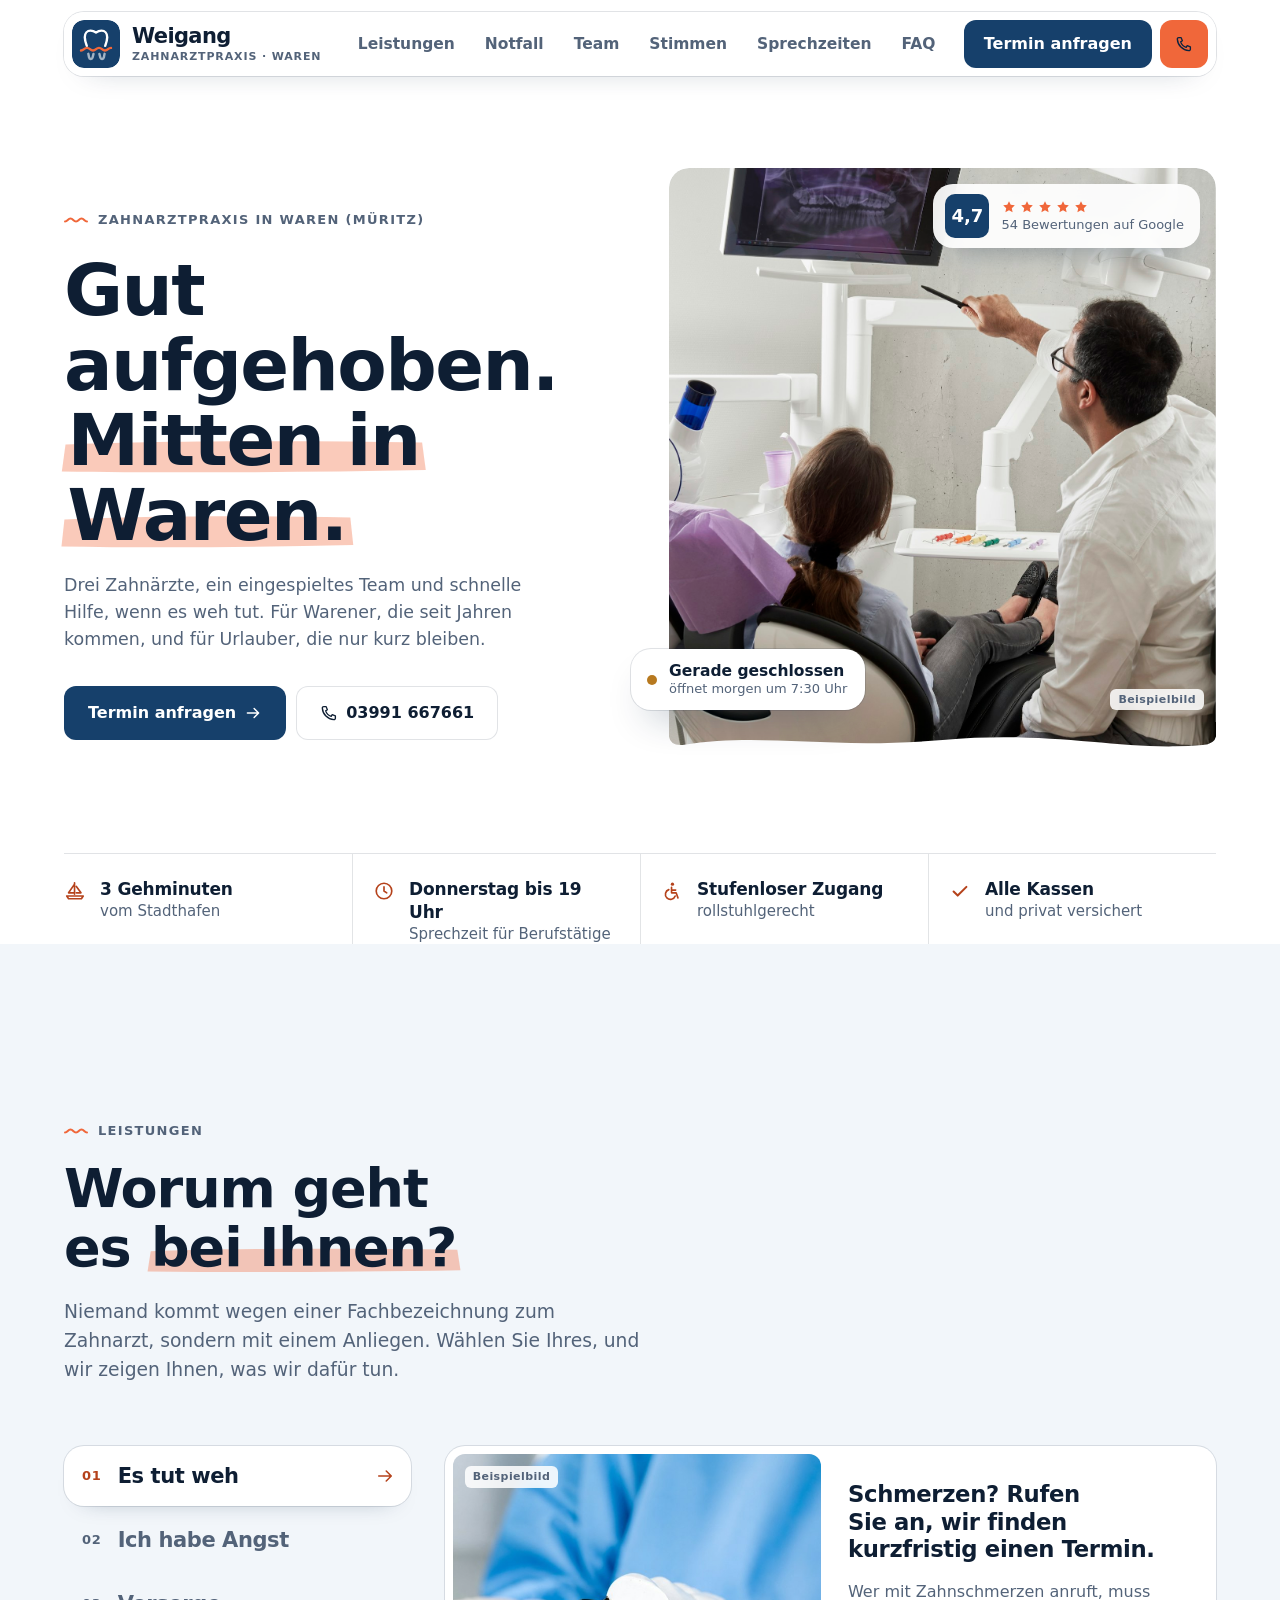
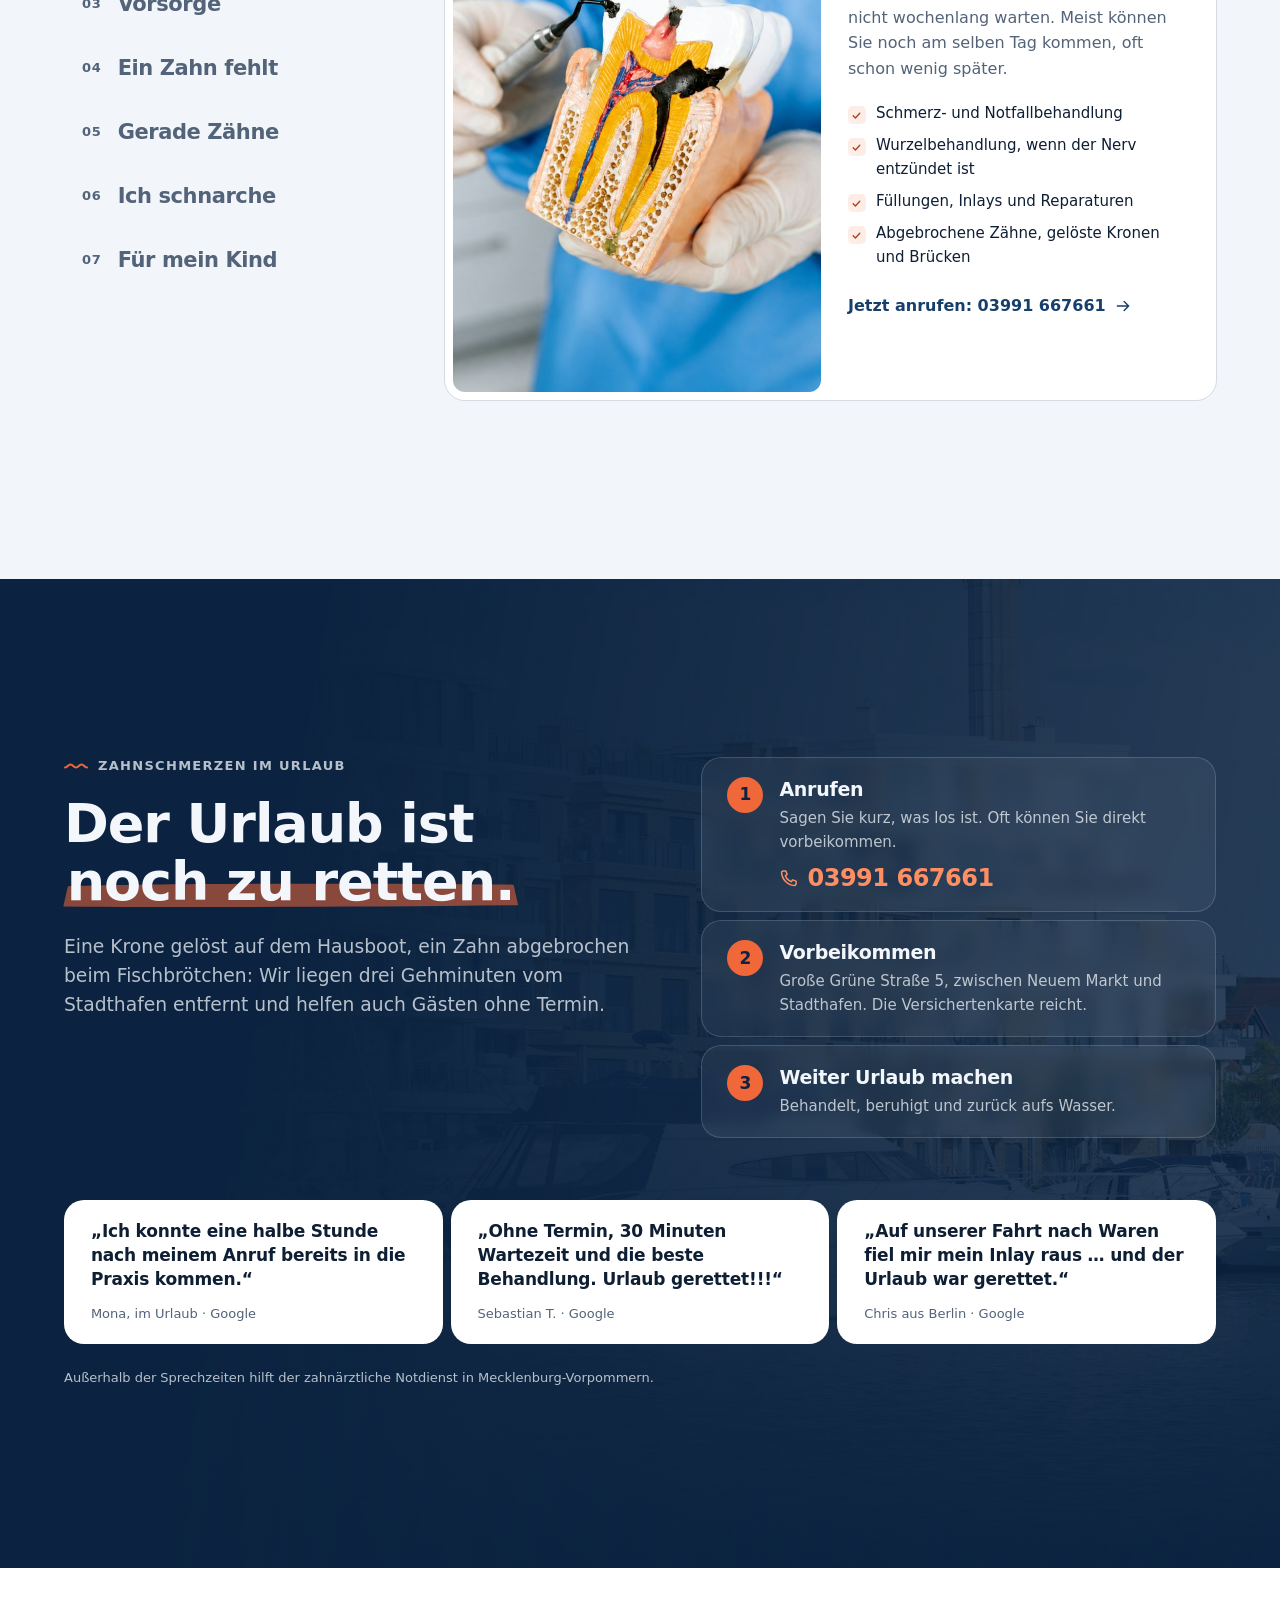
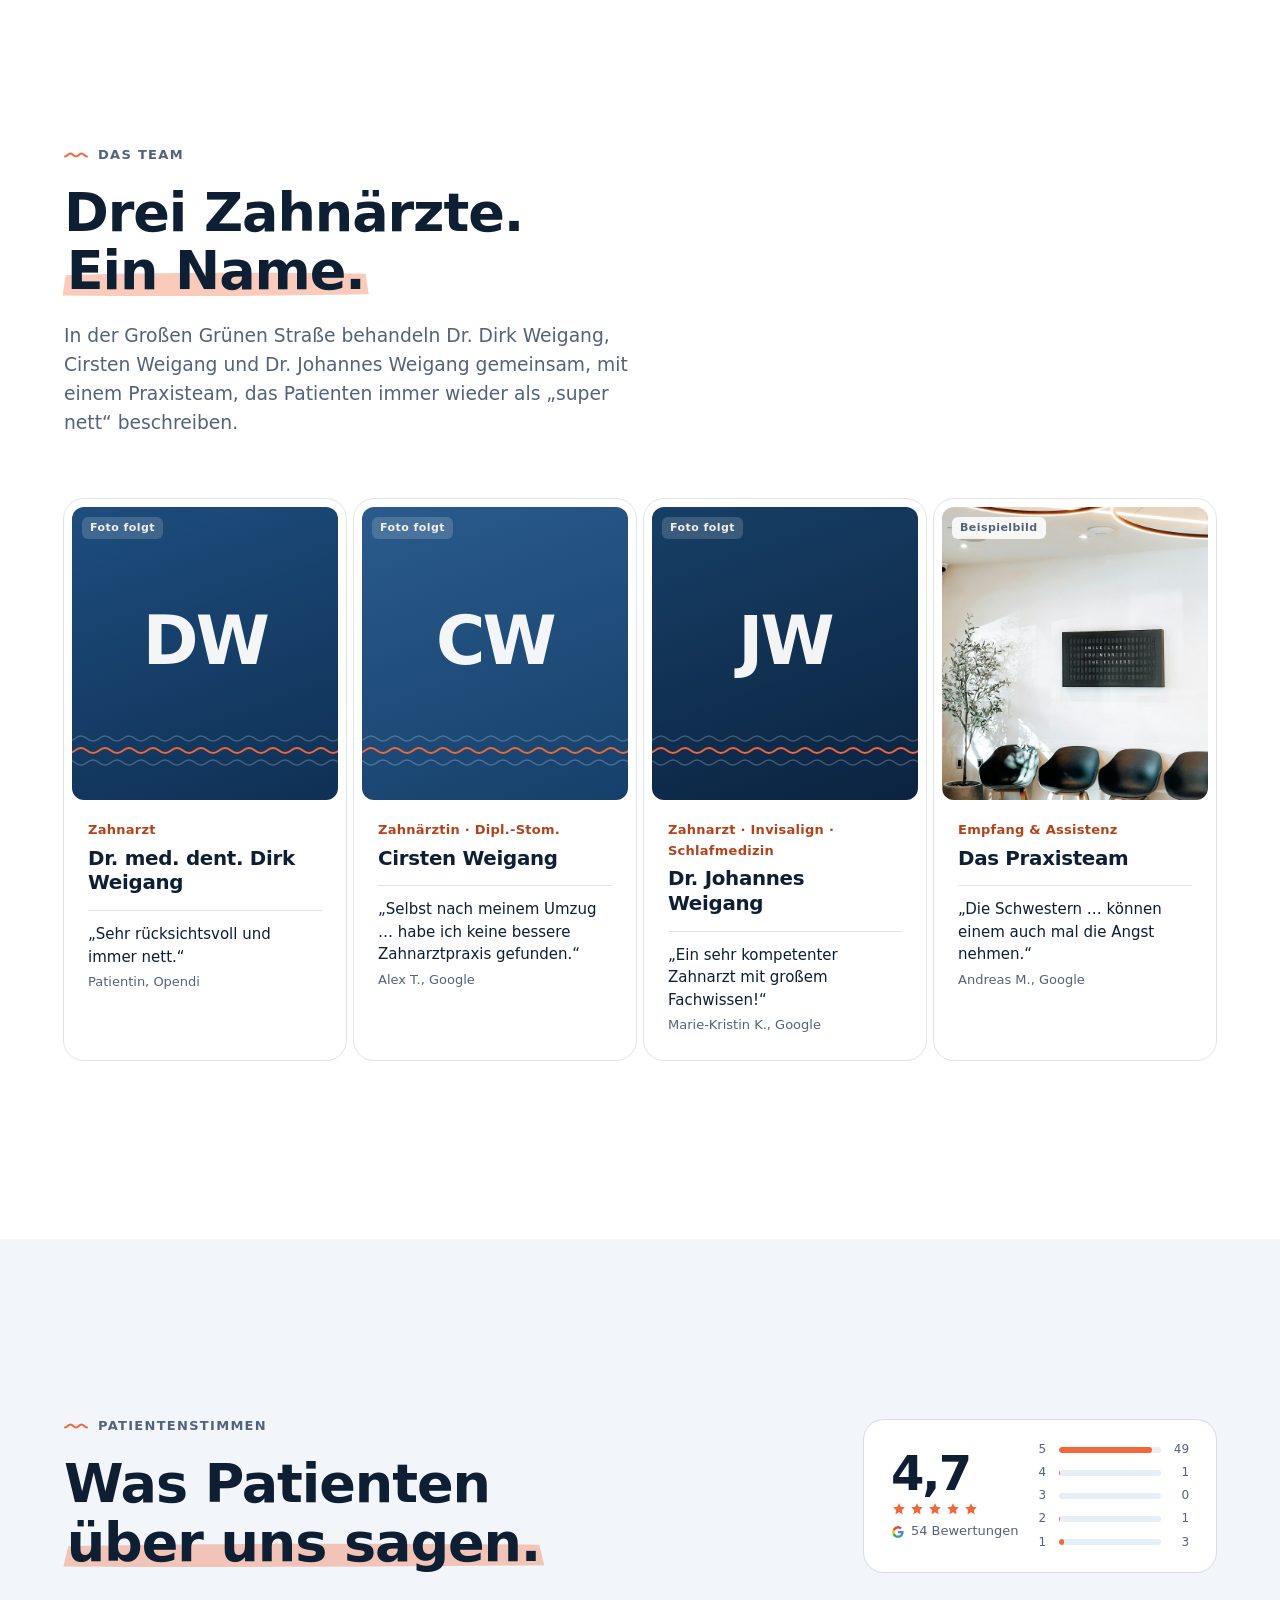
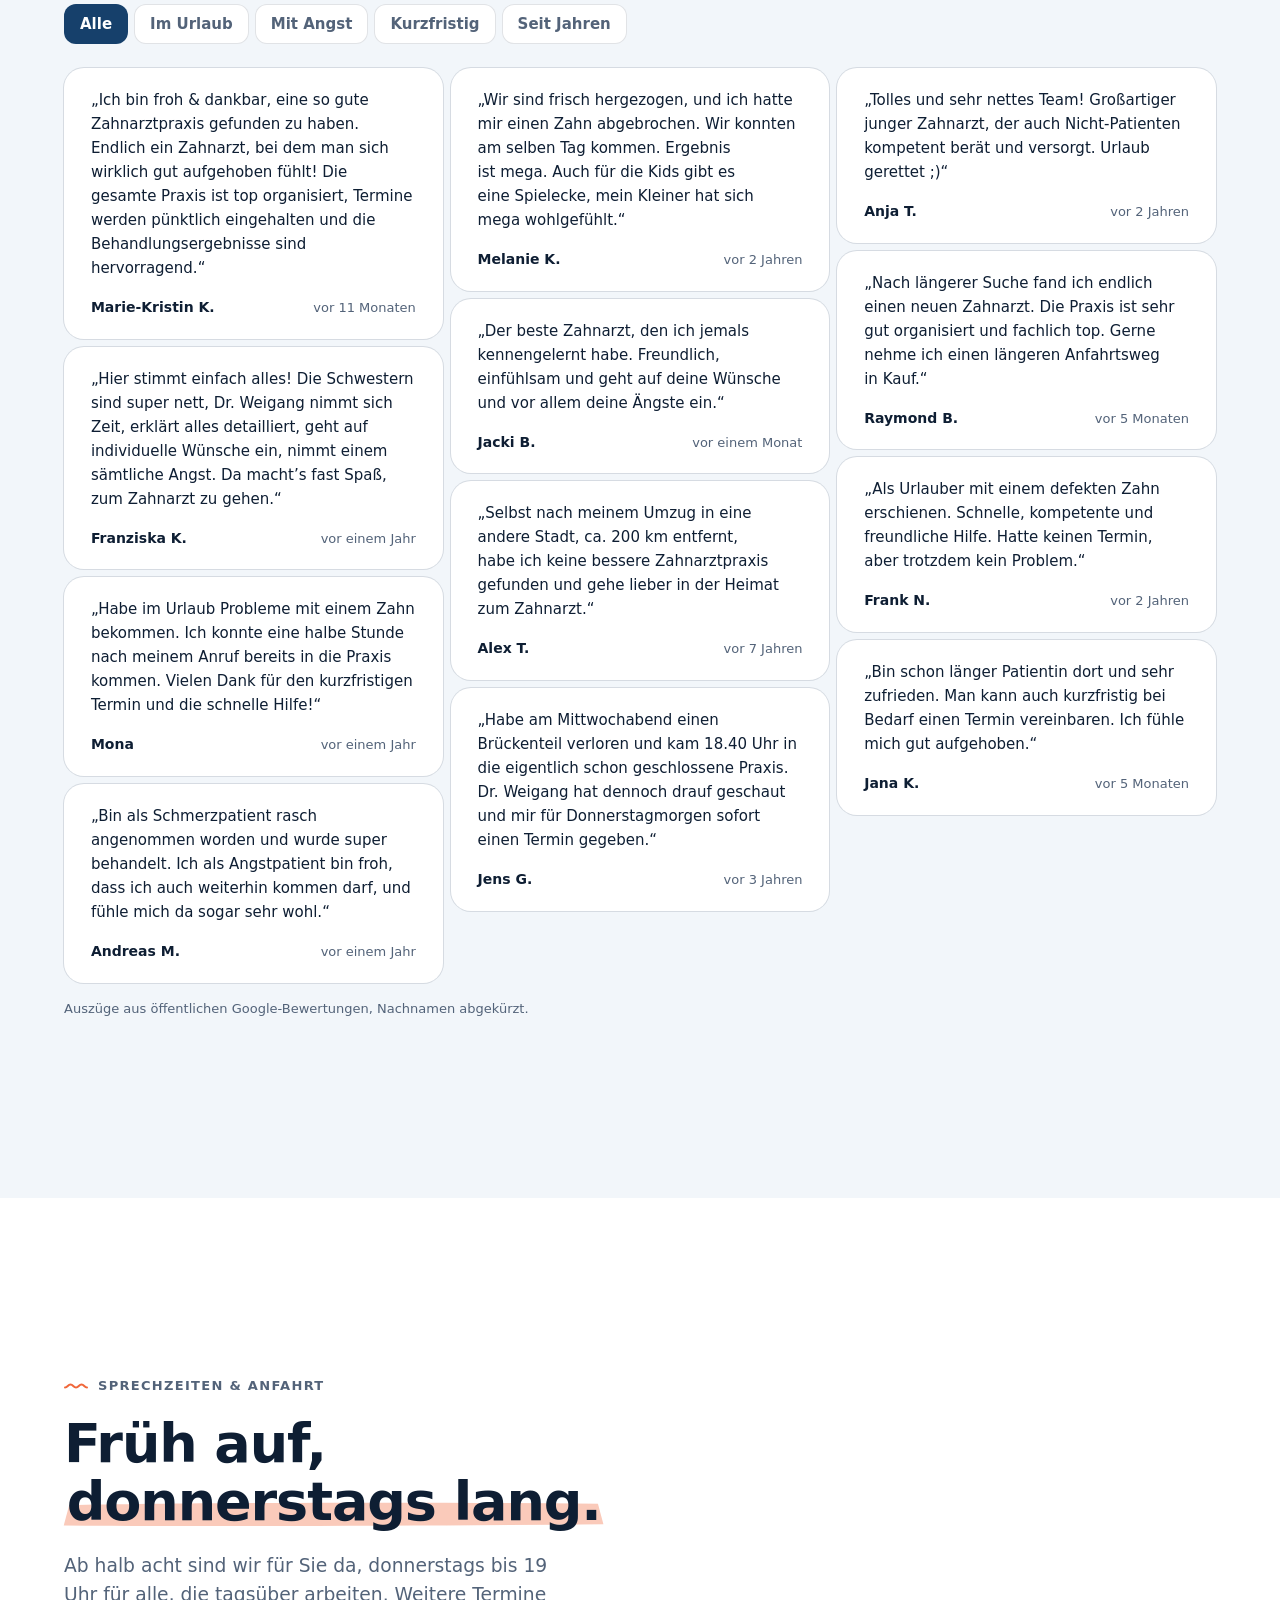
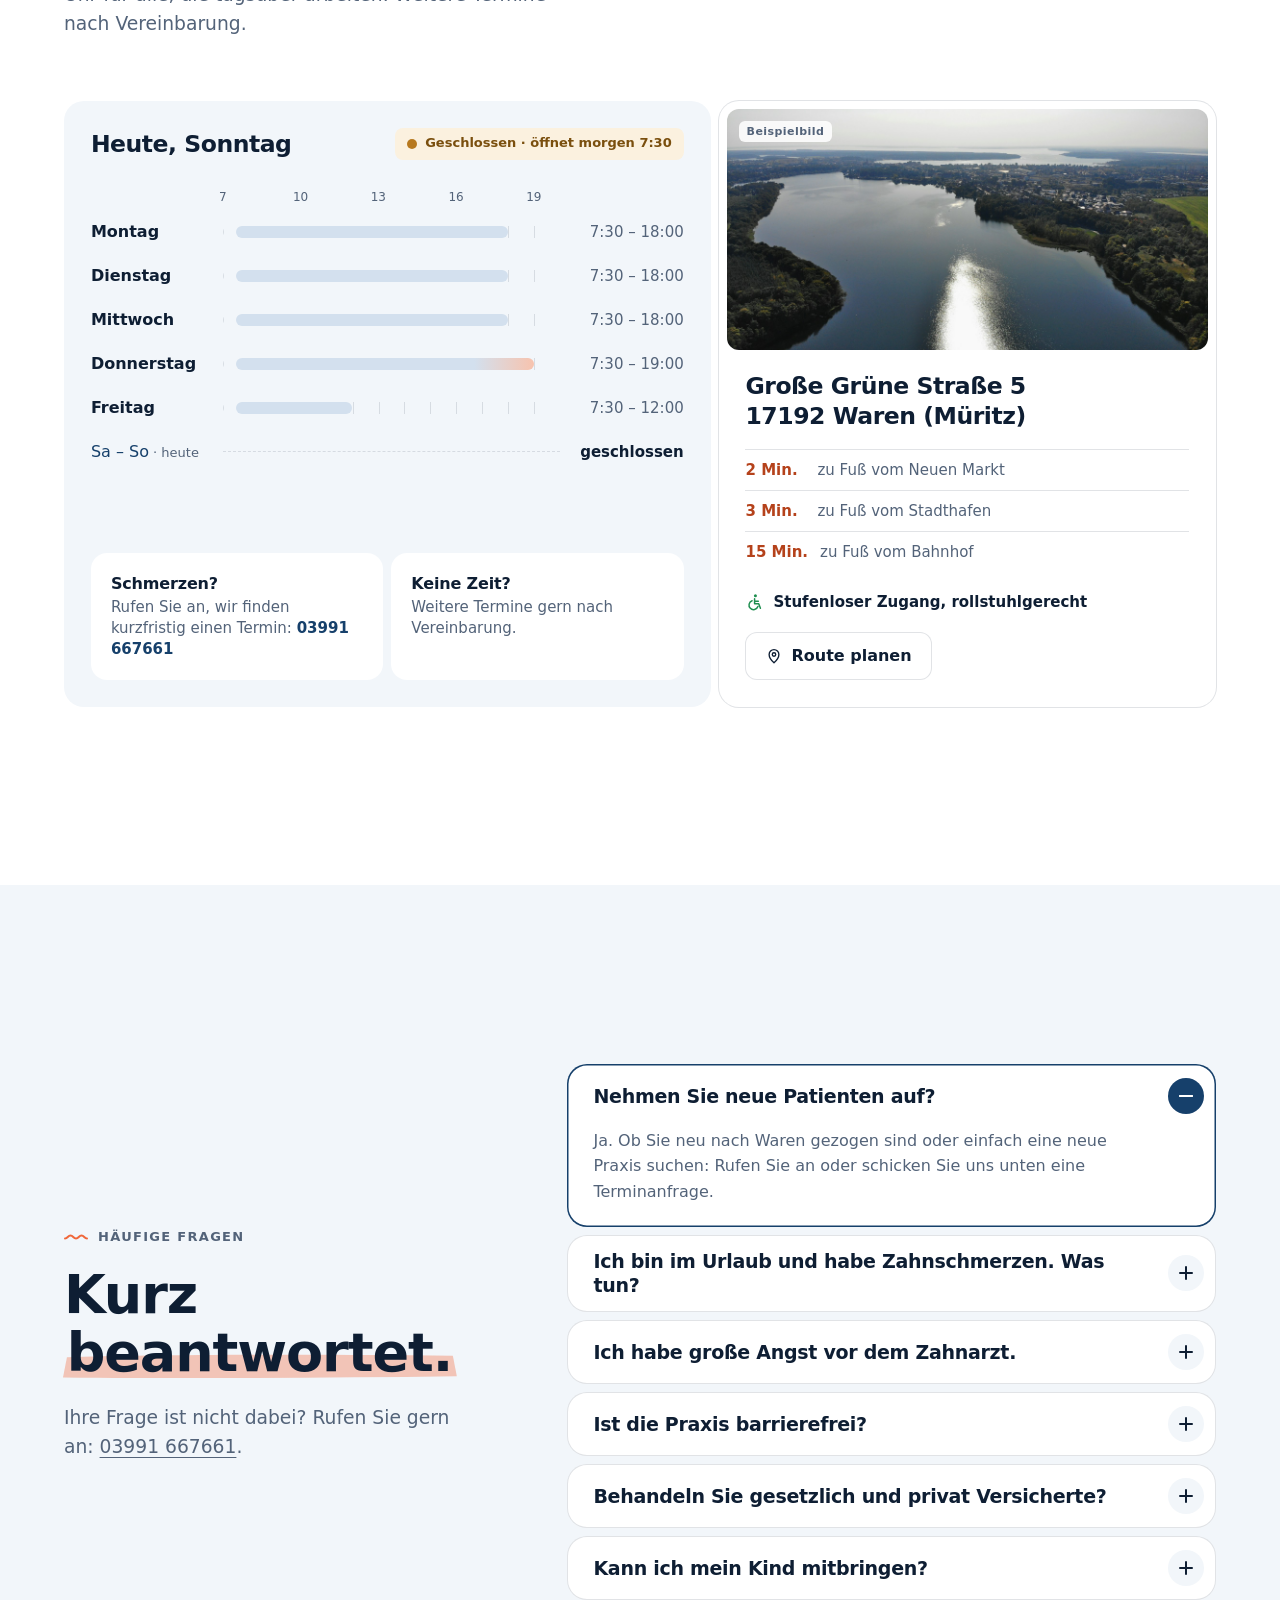
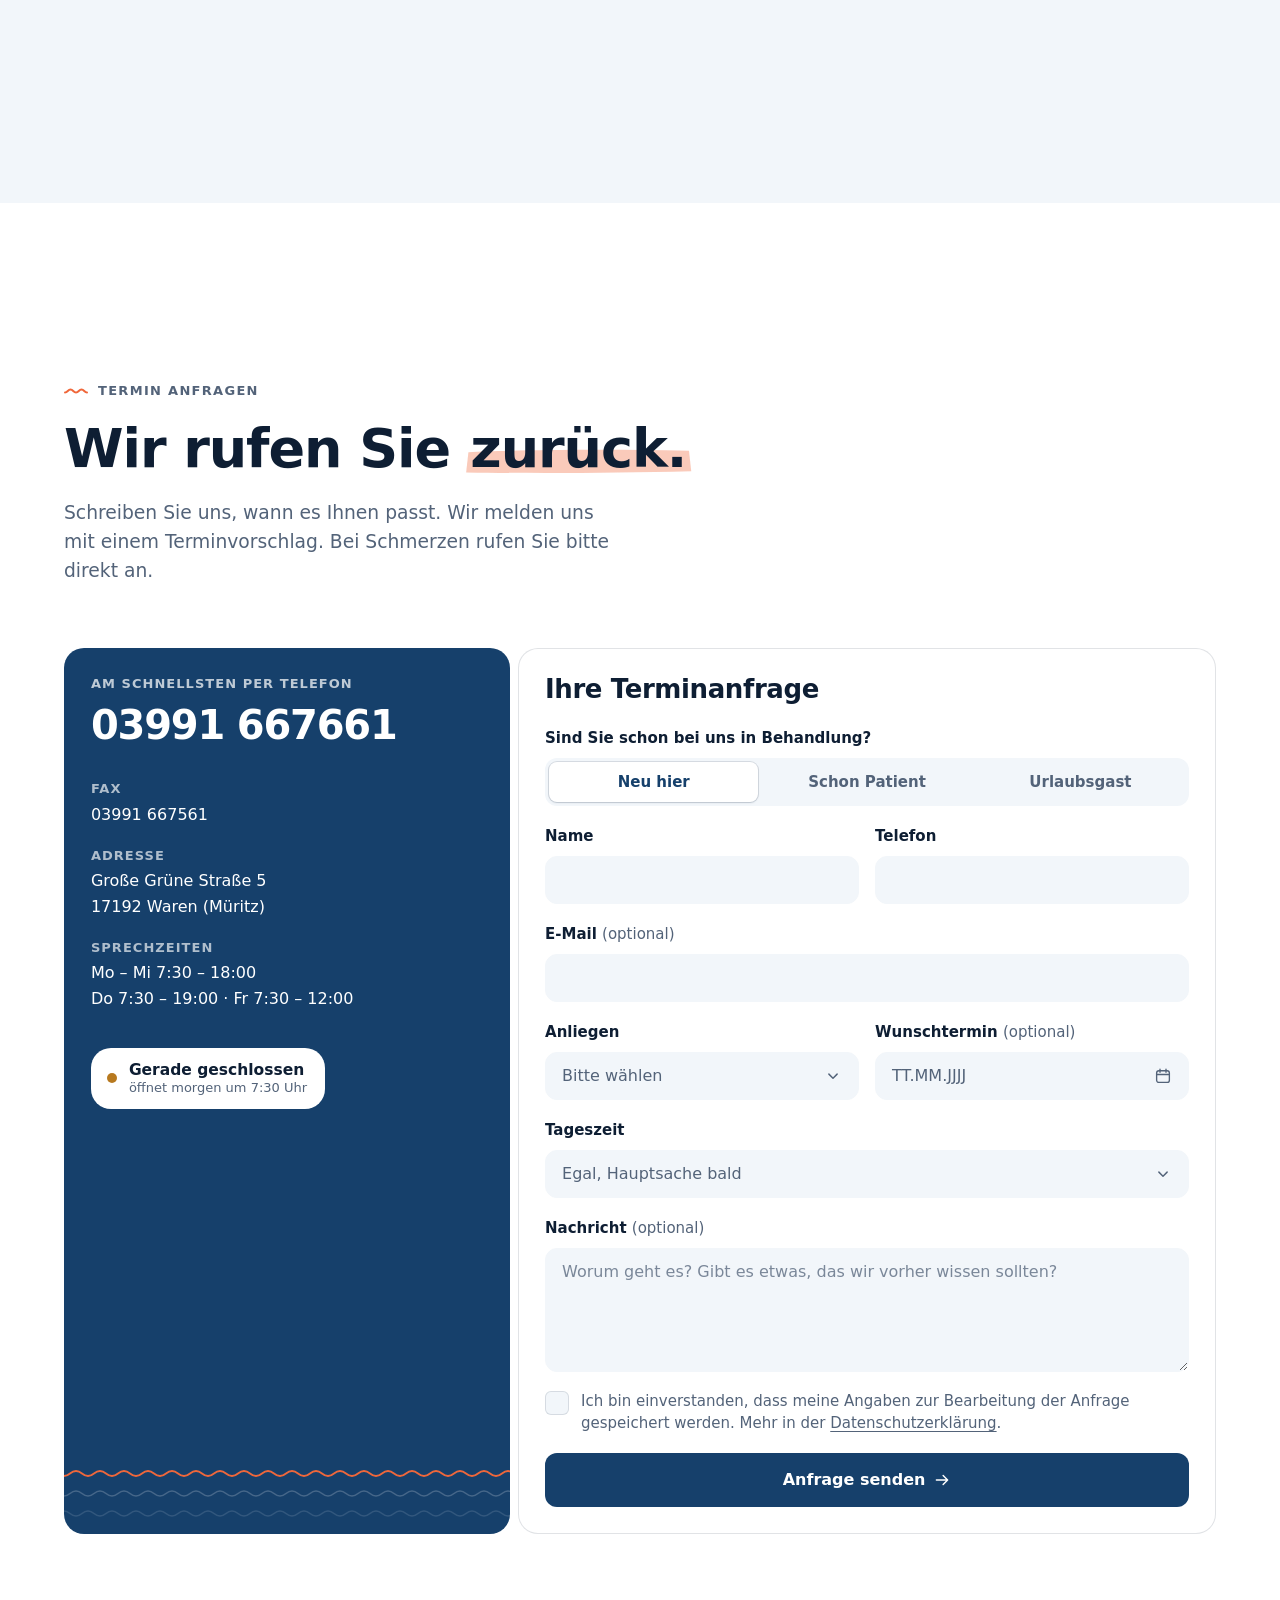
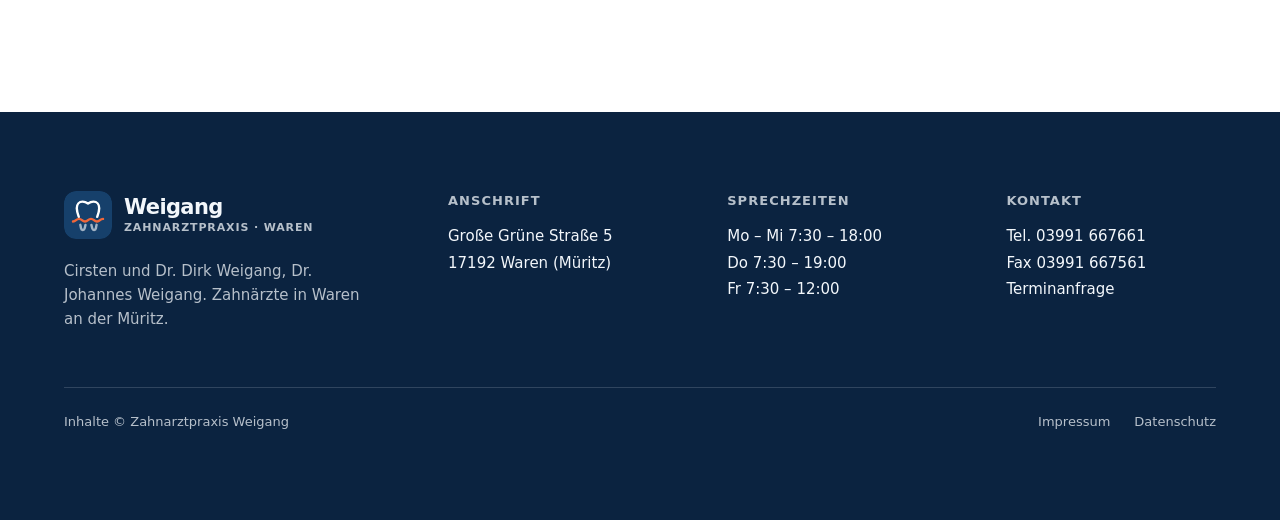
==== index.html @ 567f770f "Designentwurf Zahnarztpraxis Weigang, Waren (Müritz)" ====
<!doctype html>
<html lang="de" class="no-js">
<head>
  <meta charset="utf-8">
  <meta name="viewport" content="width=device-width, initial-scale=1, viewport-fit=cover">
  <title>Zahnarztpraxis Weigang · Zahnarzt in Waren (Müritz)</title>
  <meta name="description" content="Zahnarztpraxis Cirsten und Dr. Dirk Weigang mit Dr. Johannes Weigang, Große Grüne Straße 5, Waren (Müritz). Kurzfristige Hilfe bei Zahnschmerzen, auch für Urlauber. Mo–Mi 7:30–18, Do bis 19, Fr bis 12 Uhr.">
  <meta name="robots" content="noindex, nofollow">
  <meta name="theme-color" content="#16406B">
  <link rel="icon" href="assets/mark.svg" type="image/svg+xml">
  <link rel="preload" href="fonts/bricolage-latin.woff2" as="font" type="font/woff2" crossorigin>
  <link rel="preload" href="fonts/figtree-latin.woff2" as="font" type="font/woff2" crossorigin>
  <link rel="stylesheet" href="css/styles.css?v=1">
  <script>(function () { var c = 'js'; try { if (sessionStorage.getItem('wg-pl')) c += ' pl-skip'; else sessionStorage.setItem('wg-pl', '1'); } catch (e) {} if (window.matchMedia && matchMedia('(prefers-reduced-motion: reduce)').matches) c += ' pl-skip'; document.documentElement.className = c; })();</script>
</head>
<body>
  <a class="skip-link" href="#main">Zum Inhalt springen</a>

  <!-- icon sprite -->
  <svg width="0" height="0" style="position:absolute" aria-hidden="true">
    <defs>
      <symbol id="i-phone" viewBox="0 0 24 24"><path d="M5 3.5h3.2l1.6 4.2-2.2 1.4a11 11 0 0 0 7.3 7.3l1.4-2.2 4.2 1.6V19a1.9 1.9 0 0 1-2 1.9A16.5 16.5 0 0 1 3.1 5.5 1.9 1.9 0 0 1 5 3.5Z" fill="none" stroke="currentColor" stroke-width="1.8" stroke-linejoin="round"/></symbol>
      <symbol id="i-arrow" viewBox="0 0 24 24"><path d="M4.5 12h14.5m-5.5-6 6 6-6 6" fill="none" stroke="currentColor" stroke-width="1.9" stroke-linecap="round" stroke-linejoin="round"/></symbol>
      <symbol id="i-chev" viewBox="0 0 24 24"><path d="m6.5 9.5 5.5 5.5 5.5-5.5" fill="none" stroke="currentColor" stroke-width="1.9" stroke-linecap="round" stroke-linejoin="round"/></symbol>
      <symbol id="i-left" viewBox="0 0 24 24"><path d="m14.5 6-6 6 6 6" fill="none" stroke="currentColor" stroke-width="1.9" stroke-linecap="round" stroke-linejoin="round"/></symbol>
      <symbol id="i-right" viewBox="0 0 24 24"><path d="m9.5 6 6 6-6 6" fill="none" stroke="currentColor" stroke-width="1.9" stroke-linecap="round" stroke-linejoin="round"/></symbol>
      <symbol id="i-check" viewBox="0 0 24 24"><path d="m5 12.5 4.5 4.5L19 7.5" fill="none" stroke="currentColor" stroke-width="2.2" stroke-linecap="round" stroke-linejoin="round"/></symbol>
      <symbol id="i-cal" viewBox="0 0 24 24"><rect x="3.5" y="5" width="17" height="15.5" rx="3" fill="none" stroke="currentColor" stroke-width="1.8"/><path d="M3.5 10h17M8 3v4m8-4v4" fill="none" stroke="currentColor" stroke-width="1.8" stroke-linecap="round"/></symbol>
      <symbol id="i-pin" viewBox="0 0 24 24"><path d="M12 21s-6.5-5.6-6.5-11a6.5 6.5 0 0 1 13 0c0 5.4-6.5 11-6.5 11Z" fill="none" stroke="currentColor" stroke-width="1.8" stroke-linejoin="round"/><circle cx="12" cy="10" r="2.3" fill="none" stroke="currentColor" stroke-width="1.8"/></symbol>
      <symbol id="i-clock" viewBox="0 0 24 24"><circle cx="12" cy="12" r="8.5" fill="none" stroke="currentColor" stroke-width="1.8"/><path d="M12 7.5V12l3 2" fill="none" stroke="currentColor" stroke-width="1.8" stroke-linecap="round" stroke-linejoin="round"/></symbol>
      <symbol id="i-star" viewBox="0 0 24 24"><path d="m12 3.2 2.6 5.6 6.1.7-4.5 4.2 1.2 6-5.4-3-5.4 3 1.2-6-4.5-4.2 6.1-.7Z" fill="currentColor"/></symbol>
      <symbol id="i-access" viewBox="0 0 24 24"><circle cx="12.5" cy="4.5" r="1.8" fill="currentColor"/><path d="M11.5 8v6h5l2 5.5M11.5 11h4.5M8.5 10.5a5.5 5.5 0 1 0 7 7" fill="none" stroke="currentColor" stroke-width="1.8" stroke-linecap="round" stroke-linejoin="round"/></symbol>
      <symbol id="i-boat" viewBox="0 0 24 24"><path d="M11.5 3v12.5M11.5 4.5 5 14h6.5M13.5 7l5 7h-5" fill="none" stroke="currentColor" stroke-width="1.8" stroke-linejoin="round" stroke-linecap="round"/><path d="M3 17.5h18l-2 3H5Z" fill="none" stroke="currentColor" stroke-width="1.8" stroke-linejoin="round"/></symbol>
      <symbol id="i-fax" viewBox="0 0 24 24"><path d="M7 8V3.5h8l2 2V8M5 8h14a2 2 0 0 1 2 2v6a2 2 0 0 1-2 2h-2M7 18H5a2 2 0 0 1-2-2v-6a2 2 0 0 1 2-2m2 7h10v5.5H7Z" fill="none" stroke="currentColor" stroke-width="1.8" stroke-linejoin="round"/></symbol>
      <symbol id="i-google" viewBox="0 0 24 24"><path d="M21.6 12.2c0-.7-.1-1.4-.2-2H12v3.8h5.4a4.6 4.6 0 0 1-2 3v2.5h3.2c1.9-1.7 3-4.3 3-7.3Z" fill="#4285F4"/><path d="M12 22c2.7 0 5-.9 6.6-2.4l-3.2-2.5c-.9.6-2 1-3.4 1-2.6 0-4.8-1.8-5.6-4.1H3.1v2.6A10 10 0 0 0 12 22Z" fill="#34A853"/><path d="M6.4 14c-.2-.6-.3-1.3-.3-2s.1-1.4.3-2V7.4H3.1a10 10 0 0 0 0 9.2Z" fill="#FBBC05"/><path d="M12 5.9c1.5 0 2.8.5 3.8 1.5l2.9-2.9A10 10 0 0 0 3.1 7.4L6.4 10C7.2 7.7 9.4 5.9 12 5.9Z" fill="#EA4335"/></symbol>
    </defs>
  </svg>

  <!-- preloader: the mark draws itself once per visit -->
  <div class="preloader" aria-hidden="true">
    <svg class="preloader__mark" viewBox="0 0 48 48">
      <rect class="preloader__tile" width="48" height="48" rx="12"/>
      <g fill="none" stroke-width="2.4" stroke-linecap="round">
        <path class="pl-crown" pathLength="1" d="M24 12.4c-1.8-1.2-3.5-1.8-5.4-1.8-3.5 0-5.8 2.7-5.8 6.6 0 3.3 1 5.9 2 8.6M24 12.4c1.8-1.2 3.5-1.8 5.4-1.8 3.5 0 5.8 2.7 5.8 6.6 0 3.3-1 5.9-2 8.6" stroke="#fff"/>
        <path class="pl-roots" pathLength="1" d="M16.3 33.8c.3 1.2.5 2.4.7 3.5.4 2.2 3.1 2.3 3.6.2l.9-3.6M27.4 33.9l.9 3.6c.5 2.1 3.2 2 3.6-.2.2-1.1.4-2.3.7-3.5" stroke="#fff" stroke-opacity=".6"/>
        <path class="pl-wave" pathLength="1" d="M9 30.5c3 0 3-2.6 6-2.6s3 2.6 6 2.6 3-2.6 6-2.6 3 2.6 6 2.6 3-2.6 6-2.6" stroke="#F0673A"/>
      </g>
    </svg>
  </div>

  <!-- ============ header: one continuous strip ============ -->
  <header class="site-header">
    <div class="container">
      <nav class="navbar" aria-label="Hauptnavigation" data-open="false">
        <div class="navbar__row">
          <a class="brand" href="#top" aria-label="Zahnarztpraxis Weigang, zur Startseite">
            <img class="brand__mark" src="assets/mark.svg" width="48" height="48" alt="">
            <span class="brand__text"><span class="brand__name">Weigang</span><span class="brand__sub">Zahnarztpraxis · Waren</span></span>
          </a>
          <div class="navbar__menu" id="nav-menu">
            <div class="navbar__menu-inner">
              <ul class="navbar__links">
                <li><a class="navbar__link" href="#leistungen">Leistungen<svg class="navbar__arrow" aria-hidden="true"><use href="#i-arrow"/></svg></a></li>
                <li><a class="navbar__link" href="#notfall">Notfall<svg class="navbar__arrow" aria-hidden="true"><use href="#i-arrow"/></svg></a></li>
                <li><a class="navbar__link" href="#team">Team<svg class="navbar__arrow" aria-hidden="true"><use href="#i-arrow"/></svg></a></li>
                <li><a class="navbar__link" href="#stimmen">Stimmen<svg class="navbar__arrow" aria-hidden="true"><use href="#i-arrow"/></svg></a></li>
                <li><a class="navbar__link" href="#zeiten">Sprechzeiten<svg class="navbar__arrow" aria-hidden="true"><use href="#i-arrow"/></svg></a></li>
                <li><a class="navbar__link" href="#faq">FAQ<svg class="navbar__arrow" aria-hidden="true"><use href="#i-arrow"/></svg></a></li>
              </ul>
              <div class="navbar__sheet-foot">
                <a class="btn btn--brand" href="#termin">Termin anfragen</a>
                <a class="btn btn--tile" href="tel:+493991667661"><svg aria-hidden="true"><use href="#i-phone"/></svg>03991 667661</a>
              </div>
            </div>
          </div>
          <div class="navbar__actions">
            <a class="btn btn--brand navbar__cta" href="#termin">Termin anfragen</a>
            <a class="btn btn--icon btn--call" href="tel:+493991667661" aria-label="Anrufen: 03991 667661"><svg aria-hidden="true"><use href="#i-phone"/></svg></a>
            <button class="navbar__toggle" type="button" aria-expanded="false" aria-controls="nav-menu">
              <span></span><span></span><span></span><span class="visually-hidden">Menü öffnen</span>
            </button>
          </div>
        </div>
      </nav>
    </div>
  </header>
  <div class="nav-scrim" aria-hidden="true"></div>

  <main id="main">

    <!-- ============ Hero ============ -->
    <section class="hero" id="top">
      <div class="container hero__grid">
        <div class="hero__copy">
          <div class="eyebrow"><p>Zahnarztpraxis in Waren (Müritz)</p></div>
          <div class="display"><h1>Gut aufgehoben. <em>Mitten in Waren.</em></h1></div>
          <div class="lead hero__lead"><p>Drei Zahnärzte, ein eingespieltes Team und schnelle Hilfe, wenn es weh tut. Für Warener, die seit Jahren kommen, und für Urlauber, die nur kurz bleiben.</p></div>
          <div class="hero__actions">
            <a class="btn btn--brand btn--lg" href="#termin">Termin anfragen<svg aria-hidden="true"><use href="#i-arrow"/></svg></a>
            <a class="btn btn--line btn--lg" href="tel:+493991667661"><svg aria-hidden="true"><use href="#i-phone"/></svg>03991 667661</a>
          </div>
        </div>

        <div class="hero__visual">
          <figure class="hero__photo">
            <img src="assets/img/beratung.jpg" width="2000" height="1500" alt="Ein Zahnarzt erklärt einer Patientin im Behandlungsstuhl eine Röntgenaufnahme" fetchpriority="high">
            <span class="photo-tag">Beispielbild</span>
          </figure>
          <div class="hero__status status-chip" data-status>
            <span class="status-chip__dot" aria-hidden="true"></span>
            <p><b data-status-title>Sprechzeiten</b><span data-status-sub>Mo–Mi 7:30–18 · Do bis 19 · Fr bis 12 Uhr</span></p>
          </div>
          <a class="hero__rating" href="#stimmen">
            <span class="hero__rating-score">4,7</span>
            <span class="hero__rating-meta">
              <span class="stars" aria-hidden="true"><svg><use href="#i-star"/></svg><svg><use href="#i-star"/></svg><svg><use href="#i-star"/></svg><svg><use href="#i-star"/></svg><svg><use href="#i-star"/></svg></span>
              <span>54 Bewertungen auf Google</span>
            </span>
          </a>
        </div>
      </div>

      <div class="container">
        <ul class="facts" aria-label="Auf einen Blick">
          <li class="fact"><svg aria-hidden="true"><use href="#i-boat"/></svg><p><b>3 Gehminuten</b><span>vom Stadthafen</span></p></li>
          <li class="fact"><svg aria-hidden="true"><use href="#i-clock"/></svg><p><b>Donnerstag bis 19 Uhr</b><span>Sprechzeit für Berufstätige</span></p></li>
          <li class="fact"><svg aria-hidden="true"><use href="#i-access"/></svg><p><b>Stufenloser Zugang</b><span>rollstuhlgerecht</span></p></li>
          <li class="fact"><svg aria-hidden="true"><use href="#i-check"/></svg><p><b>Alle Kassen</b><span>und privat versichert</span></p></li>
        </ul>
      </div>
    </section>

    <!-- ============ Leistungen: a picker by situation ============ -->
    <section class="section section--tint" id="leistungen">
      <div class="container">
        <div class="section-head reveal">
          <div class="eyebrow"><p>Leistungen</p></div>
          <div class="heading"><h2>Worum geht es <em>bei Ihnen?</em></h2></div>
          <div class="lead"><p>Niemand kommt wegen einer Fachbezeichnung zum Zahnarzt, sondern mit einem Anliegen. Wählen Sie Ihres, und wir zeigen Ihnen, was wir dafür tun.</p></div>
        </div>

        <div class="picker reveal">
          <div class="picker__tabs" role="tablist" aria-label="Anliegen wählen">
            <button class="picker__tab" role="tab" id="t-schmerz" aria-controls="p-schmerz" aria-selected="true" tabindex="0"><span class="picker__num">01</span><span class="picker__label">Es tut weh</span><svg aria-hidden="true"><use href="#i-arrow"/></svg></button>
            <button class="picker__tab" role="tab" id="t-angst" aria-controls="p-angst" aria-selected="false" tabindex="-1"><span class="picker__num">02</span><span class="picker__label">Ich habe Angst</span><svg aria-hidden="true"><use href="#i-arrow"/></svg></button>
            <button class="picker__tab" role="tab" id="t-vorsorge" aria-controls="p-vorsorge" aria-selected="false" tabindex="-1"><span class="picker__num">03</span><span class="picker__label">Vorsorge</span><svg aria-hidden="true"><use href="#i-arrow"/></svg></button>
            <button class="picker__tab" role="tab" id="t-ersatz" aria-controls="p-ersatz" aria-selected="false" tabindex="-1"><span class="picker__num">04</span><span class="picker__label">Ein Zahn fehlt</span><svg aria-hidden="true"><use href="#i-arrow"/></svg></button>
            <button class="picker__tab" role="tab" id="t-gerade" aria-controls="p-gerade" aria-selected="false" tabindex="-1"><span class="picker__num">05</span><span class="picker__label">Gerade Zähne</span><svg aria-hidden="true"><use href="#i-arrow"/></svg></button>
            <button class="picker__tab" role="tab" id="t-schlaf" aria-controls="p-schlaf" aria-selected="false" tabindex="-1"><span class="picker__num">06</span><span class="picker__label">Ich schnarche</span><svg aria-hidden="true"><use href="#i-arrow"/></svg></button>
            <button class="picker__tab" role="tab" id="t-kinder" aria-controls="p-kinder" aria-selected="false" tabindex="-1"><span class="picker__num">07</span><span class="picker__label">Für mein Kind</span><svg aria-hidden="true"><use href="#i-arrow"/></svg></button>
          </div>

          <div class="picker__panels">
            <article class="panel" role="tabpanel" id="p-schmerz" aria-labelledby="t-schmerz" tabindex="0">
              <figure class="panel__photo"><img src="assets/img/zahnmodell.jpg" width="1400" height="1050" alt="Zahnarzt zeigt am Modell den Querschnitt eines Zahns" loading="lazy"><span class="photo-tag">Beispielbild</span></figure>
              <div class="panel__body">
                <h3>Schmerzen? Rufen Sie an, wir finden kurzfristig einen Termin.</h3>
                <p>Wer mit Zahnschmerzen anruft, muss nicht wochenlang warten. Meist können Sie noch am selben Tag kommen, oft schon wenig später.</p>
                <ul class="ticks">
                  <li>Schmerz- und Notfallbehandlung</li>
                  <li>Wurzelbehandlung, wenn der Nerv entzündet ist</li>
                  <li>Füllungen, Inlays und Reparaturen</li>
                  <li>Abgebrochene Zähne, gelöste Kronen und Brücken</li>
                </ul>
                <a class="link-arrow" href="tel:+493991667661">Jetzt anrufen: 03991 667661<svg aria-hidden="true"><use href="#i-arrow"/></svg></a>
              </div>
            </article>

            <article class="panel" role="tabpanel" id="p-angst" aria-labelledby="t-angst" tabindex="0" hidden>
              <figure class="panel__photo"><img src="assets/img/behandlungsraum.jpg" width="1600" height="1067" alt="Heller Behandlungsraum mit orangefarbenem Behandlungsstuhl" loading="lazy"><span class="photo-tag">Beispielbild</span></figure>
              <div class="panel__body">
                <h3>Angst ist hier kein Problem, sondern Alltag.</h3>
                <p>Viele unserer Patienten nennen sich selbst „Angsthase“ und kommen trotzdem gern wieder. Wir nehmen uns Zeit, erklären jeden Schritt und fangen erst an, wenn Sie so weit sind.</p>
                <ul class="ticks">
                  <li>Ein ausführliches Gespräch vor der Behandlung</li>
                  <li>Ein vereinbartes Handzeichen für eine Pause</li>
                  <li>Schonende Betäubung und behutsames Vorgehen</li>
                  <li>Lieber mehrere kurze Termine als ein langer</li>
                </ul>
                <a class="link-arrow" href="#termin">Termin zum Kennenlernen<svg aria-hidden="true"><use href="#i-arrow"/></svg></a>
              </div>
            </article>

            <article class="panel" role="tabpanel" id="p-vorsorge" aria-labelledby="t-vorsorge" tabindex="0" hidden>
              <figure class="panel__photo"><img src="assets/img/praxis.jpg" width="1600" height="1070" alt="Moderner Behandlungsplatz in einer Zahnarztpraxis" loading="lazy"><span class="photo-tag">Beispielbild</span></figure>
              <div class="panel__body">
                <h3>Vorsorge, damit es gar nicht erst weh tut.</h3>
                <p>Einmal im Jahr zur Kontrolle, zweimal zur Reinigung: So bleiben die meisten Probleme klein und schnell erledigt.</p>
                <ul class="ticks">
                  <li>Kontrolluntersuchung und Bonusheft</li>
                  <li>Professionelle Zahnreinigung</li>
                  <li>Früherkennung und Behandlung von Parodontitis</li>
                  <li>Beratung zur Pflege zu Hause</li>
                </ul>
                <a class="link-arrow" href="#termin">Kontrolltermin anfragen<svg aria-hidden="true"><use href="#i-arrow"/></svg></a>
              </div>
            </article>

            <article class="panel" role="tabpanel" id="p-ersatz" aria-labelledby="t-ersatz" tabindex="0" hidden>
              <figure class="panel__photo"><img src="assets/img/implantat.jpg" width="1400" height="933" alt="Modell eines Zahnimplantats neben natürlichen Zähnen" loading="lazy"><span class="photo-tag">Beispielbild</span></figure>
              <div class="panel__body">
                <h3>Zahnersatz, der hält und nicht auffällt.</h3>
                <p>Von der einzelnen Krone bis zur Prothese: Wir besprechen mit Ihnen, was zu Ihrem Mund und Ihrem Budget passt, und erklären die Kosten vorher.</p>
                <ul class="ticks">
                  <li>Kronen und Brücken</li>
                  <li>Zahnersatz auf Implantaten</li>
                  <li>Teil- und Vollprothesen, Reparaturen</li>
                  <li>Heil- und Kostenplan vor Beginn</li>
                </ul>
                <a class="link-arrow" href="#termin">Beratung vereinbaren<svg aria-hidden="true"><use href="#i-arrow"/></svg></a>
              </div>
            </article>

            <article class="panel" role="tabpanel" id="p-gerade" aria-labelledby="t-gerade" tabindex="0" hidden>
              <figure class="panel__photo"><img src="assets/img/aligner.jpg" width="1400" height="933" alt="Eine Frau setzt eine durchsichtige Zahnschiene ein" loading="lazy"><span class="photo-tag">Beispielbild</span></figure>
              <div class="panel__body">
                <h3>Gerade Zähne mit unsichtbaren Schienen.</h3>
                <p>Dr. Johannes Weigang ist Invisalign-Anwender. Durchsichtige Schienen verschieben die Zähne Schritt für Schritt, ohne Brackets und ohne dass es jemand merkt.</p>
                <ul class="ticks">
                  <li>Invisalign-Behandlung für Jugendliche und Erwachsene</li>
                  <li>Digitaler Scan statt Abdruckmasse</li>
                  <li>Vorschau des Ergebnisses vor dem Start</li>
                  <li>Halteschienen danach</li>
                </ul>
                <a class="link-arrow" href="#termin">Aligner-Beratung anfragen<svg aria-hidden="true"><use href="#i-arrow"/></svg></a>
              </div>
            </article>

            <article class="panel" role="tabpanel" id="p-schlaf" aria-labelledby="t-schlaf" tabindex="0" hidden>
              <figure class="panel__photo"><img src="assets/img/schlaf.jpg" width="1400" height="788" alt="Ein Paar schläft ruhig nebeneinander" loading="lazy"><span class="photo-tag">Beispielbild</span></figure>
              <div class="panel__body">
                <h3>Ruhige Nächte, auch für den, der neben Ihnen liegt.</h3>
                <p>Eine Schiene, die den Unterkiefer sanft nach vorn hält, hält die Atemwege frei. Das hilft gegen Schnarchen und bei leichter Schlafapnoe, in Absprache mit dem Schlafmediziner.</p>
                <ul class="ticks">
                  <li>Zahnärztliche Schlafmedizin</li>
                  <li>Individuell angepasste Schnarchschiene</li>
                  <li>Zusammenarbeit mit Schlaflabor und HNO</li>
                  <li>Knirscherschienen bei nächtlichem Pressen</li>
                </ul>
                <a class="link-arrow" href="#termin">Beratung zur Schnarchschiene<svg aria-hidden="true"><use href="#i-arrow"/></svg></a>
              </div>
            </article>

            <article class="panel" role="tabpanel" id="p-kinder" aria-labelledby="t-kinder" tabindex="0" hidden>
              <figure class="panel__photo"><img src="assets/img/kinder.jpg" width="1400" height="932" alt="Ein Zahnarzt untersucht die Zähne eines Jungen" loading="lazy"><span class="photo-tag">Beispielbild</span></figure>
              <div class="panel__body">
                <h3>Damit Kinder gern wiederkommen.</h3>
                <p>Im Wartezimmer gibt es eine Spielecke, im Behandlungszimmer viel Geduld. Der erste Besuch darf einfach nur ein Kennenlernen sein.</p>
                <ul class="ticks">
                  <li>Kontrolle ab dem ersten Zahn</li>
                  <li>Versiegelung der Backenzähne</li>
                  <li>Kinderfüllungen, behutsam erklärt</li>
                  <li>Putztraining für Kinder und Eltern</li>
                </ul>
                <a class="link-arrow" href="#termin">Termin für mein Kind<svg aria-hidden="true"><use href="#i-arrow"/></svg></a>
              </div>
            </article>
          </div>
        </div>
      </div>
    </section>

    <!-- ============ Notfall im Urlaub ============ -->
    <section class="section section--night notfall" id="notfall">
      <div class="notfall__bg" aria-hidden="true"><img src="assets/img/stadthafen.jpg" width="2000" height="1333" alt="" loading="lazy"></div>
      <div class="container">
        <div class="notfall__grid">
          <div class="section-head reveal">
            <div class="eyebrow eyebrow--light"><p>Zahnschmerzen im Urlaub</p></div>
            <div class="heading"><h2>Der Urlaub ist <em>noch zu retten.</em></h2></div>
            <div class="lead lead--light"><p>Eine Krone gelöst auf dem Hausboot, ein Zahn abgebrochen beim Fischbrötchen: Wir liegen drei Gehminuten vom Stadthafen entfernt und helfen auch Gästen ohne Termin.</p></div>
          </div>

          <ol class="steps reveal">
            <li class="step">
              <span class="step__num">1</span>
              <div class="step__body">
                <h3>Anrufen</h3>
                <p>Sagen Sie kurz, was los ist. Oft können Sie direkt vorbeikommen.</p>
                <a class="step__phone" href="tel:+493991667661"><svg aria-hidden="true"><use href="#i-phone"/></svg>03991 667661</a>
              </div>
            </li>
            <li class="step">
              <span class="step__num">2</span>
              <div class="step__body">
                <h3>Vorbeikommen</h3>
                <p>Große Grüne Straße 5, zwischen Neuem Markt und Stadthafen. Die Versichertenkarte reicht.</p>
              </div>
            </li>
            <li class="step">
              <span class="step__num">3</span>
              <div class="step__body">
                <h3>Weiter Urlaub machen</h3>
                <p>Behandelt, beruhigt und zurück aufs Wasser.</p>
              </div>
            </li>
          </ol>
        </div>

        <div class="notfall__quotes reveal">
          <figure class="bubble">
            <blockquote><p>„Ich konnte eine halbe Stunde nach meinem Anruf bereits in die Praxis kommen.“</p></blockquote>
            <figcaption>Mona, im Urlaub · Google</figcaption>
          </figure>
          <figure class="bubble">
            <blockquote><p>„Ohne Termin, 30 Minuten Wartezeit und die beste Behandlung. Urlaub gerettet!!!“</p></blockquote>
            <figcaption>Sebastian T. · Google</figcaption>
          </figure>
          <figure class="bubble">
            <blockquote><p>„Auf unserer Fahrt nach Waren fiel mir mein Inlay raus … und der Urlaub war gerettet.“</p></blockquote>
            <figcaption>Chris aus Berlin · Google</figcaption>
          </figure>
        </div>
        <p class="notfall__note">Außerhalb der Sprechzeiten hilft der zahnärztliche Notdienst in Mecklenburg-Vorpommern.</p>
      </div>
    </section>

    <!-- ============ Team ============ -->
    <section class="section" id="team">
      <div class="container">
        <div class="section-head reveal">
          <div class="eyebrow"><p>Das Team</p></div>
          <div class="heading"><h2>Drei Zahnärzte. <em>Ein Name.</em></h2></div>
          <div class="lead"><p>In der Großen Grünen Straße behandeln Dr. Dirk Weigang, Cirsten Weigang und Dr. Johannes Weigang gemeinsam, mit einem Praxisteam, das Patienten immer wieder als „super nett“ beschreiben.</p></div>
        </div>

        <ul class="team reveal">
          <li class="person">
            <div class="person__portrait person__portrait--a"><span class="person__initials" aria-hidden="true">DW</span><span class="person__tag">Foto folgt</span></div>
            <div class="person__body">
              <p class="person__role">Zahnarzt</p>
              <h3>Dr. med. dent. Dirk Weigang</h3>
              <blockquote class="person__quote"><p>„Sehr rücksichtsvoll und immer nett.“</p><footer>Patientin, Opendi</footer></blockquote>
            </div>
          </li>
          <li class="person">
            <div class="person__portrait person__portrait--b"><span class="person__initials" aria-hidden="true">CW</span><span class="person__tag">Foto folgt</span></div>
            <div class="person__body">
              <p class="person__role">Zahnärztin · Dipl.-Stom.</p>
              <h3>Cirsten Weigang</h3>
              <blockquote class="person__quote"><p>„Selbst nach meinem Umzug … habe ich keine bessere Zahnarztpraxis gefunden.“</p><footer>Alex T., Google</footer></blockquote>
            </div>
          </li>
          <li class="person">
            <div class="person__portrait person__portrait--c"><span class="person__initials" aria-hidden="true">JW</span><span class="person__tag">Foto folgt</span></div>
            <div class="person__body">
              <p class="person__role">Zahnarzt · Invisalign · Schlafmedizin</p>
              <h3>Dr. Johannes Weigang</h3>
              <blockquote class="person__quote"><p>„Ein sehr kompetenter Zahnarzt mit großem Fachwissen!“</p><footer>Marie-Kristin K., Google</footer></blockquote>
            </div>
          </li>
          <li class="person person--team">
            <div class="person__portrait person__portrait--d">
              <img src="assets/img/wartebereich.jpg" width="1400" height="1636" alt="Heller Wartebereich mit Stühlen und Pflanze" loading="lazy">
              <span class="person__tag">Beispielbild</span>
            </div>
            <div class="person__body">
              <p class="person__role">Empfang &amp; Assistenz</p>
              <h3>Das Praxisteam</h3>
              <blockquote class="person__quote"><p>„Die Schwestern … können einem auch mal die Angst nehmen.“</p><footer>Andreas M., Google</footer></blockquote>
            </div>
          </li>
        </ul>
      </div>
    </section>

    <!-- ============ Stimmen ============ -->
    <section class="section section--tint" id="stimmen">
      <div class="container">
        <div class="stimmen__head reveal">
          <div class="section-head">
            <div class="eyebrow"><p>Patientenstimmen</p></div>
            <div class="heading"><h2>Was Patienten <em>über uns sagen.</em></h2></div>
          </div>
          <div class="score">
            <div class="score__big"><span class="score__num">4,7</span><span class="stars" aria-hidden="true"><svg><use href="#i-star"/></svg><svg><use href="#i-star"/></svg><svg><use href="#i-star"/></svg><svg><use href="#i-star"/></svg><svg><use href="#i-star"/></svg></span><span class="score__src"><svg aria-hidden="true"><use href="#i-google"/></svg>54 Bewertungen</span></div>
            <ul class="score__bars" aria-label="Verteilung der Sterne">
              <li><span>5</span><span class="bar"><i style="--v:.907"></i></span><span>49</span></li>
              <li><span>4</span><span class="bar"><i style="--v:.019"></i></span><span>1</span></li>
              <li><span>3</span><span class="bar"><i style="--v:0"></i></span><span>0</span></li>
              <li><span>2</span><span class="bar"><i style="--v:.019"></i></span><span>1</span></li>
              <li><span>1</span><span class="bar"><i style="--v:.056"></i></span><span>3</span></li>
            </ul>
          </div>
        </div>

        <div class="filters reveal" role="group" aria-label="Stimmen filtern">
          <button class="filter" type="button" data-filter="alle" aria-pressed="true">Alle</button>
          <button class="filter" type="button" data-filter="urlaub" aria-pressed="false">Im Urlaub</button>
          <button class="filter" type="button" data-filter="angst" aria-pressed="false">Mit Angst</button>
          <button class="filter" type="button" data-filter="schnell" aria-pressed="false">Kurzfristig</button>
          <button class="filter" type="button" data-filter="treu" aria-pressed="false">Seit Jahren</button>
        </div>

        <div class="wall reveal" aria-live="polite">
          <figure class="quote" data-tags="treu">
            <blockquote><p>Ich bin froh &amp; dankbar, eine so gute Zahnarztpraxis gefunden zu haben. Endlich ein Zahnarzt, bei dem man sich wirklich gut aufgehoben fühlt! Die gesamte Praxis ist top organisiert, Termine werden pünktlich eingehalten und die Behandlungsergebnisse sind hervorragend.</p></blockquote>
            <figcaption><b>Marie-Kristin K.</b><span>vor 11 Monaten</span></figcaption>
          </figure>
          <figure class="quote" data-tags="angst">
            <blockquote><p>Hier stimmt einfach alles! Die Schwestern sind super nett, Dr. Weigang nimmt sich Zeit, erklärt alles detailliert, geht auf individuelle Wünsche ein, nimmt einem sämtliche Angst. Da macht’s fast Spaß, zum Zahnarzt zu gehen.</p></blockquote>
            <figcaption><b>Franziska K.</b><span>vor einem Jahr</span></figcaption>
          </figure>
          <figure class="quote" data-tags="urlaub schnell">
            <blockquote><p>Habe im Urlaub Probleme mit einem Zahn bekommen. Ich konnte eine halbe Stunde nach meinem Anruf bereits in die Praxis kommen. Vielen Dank für den kurzfristigen Termin und die schnelle Hilfe!</p></blockquote>
            <figcaption><b>Mona</b><span>vor einem Jahr</span></figcaption>
          </figure>
          <figure class="quote" data-tags="angst schnell">
            <blockquote><p>Bin als Schmerzpatient rasch angenommen worden und wurde super behandelt. Ich als Angstpatient bin froh, dass ich auch weiterhin kommen darf, und fühle mich da sogar sehr wohl.</p></blockquote>
            <figcaption><b>Andreas M.</b><span>vor einem Jahr</span></figcaption>
          </figure>
          <figure class="quote" data-tags="schnell">
            <blockquote><p>Wir sind frisch hergezogen, und ich hatte mir einen Zahn abgebrochen. Wir konnten am selben Tag kommen. Ergebnis ist mega. Auch für die Kids gibt es eine Spielecke, mein Kleiner hat sich mega wohlgefühlt.</p></blockquote>
            <figcaption><b>Melanie K.</b><span>vor 2 Jahren</span></figcaption>
          </figure>
          <figure class="quote" data-tags="angst">
            <blockquote><p>Der beste Zahnarzt, den ich jemals kennengelernt habe. Freundlich, einfühlsam und geht auf deine Wünsche und vor allem deine Ängste ein.</p></blockquote>
            <figcaption><b>Jacki B.</b><span>vor einem Monat</span></figcaption>
          </figure>
          <figure class="quote" data-tags="treu">
            <blockquote><p>Selbst nach meinem Umzug in eine andere Stadt, ca. 200 km entfernt, habe ich keine bessere Zahnarztpraxis gefunden und gehe lieber in der Heimat zum Zahnarzt.</p></blockquote>
            <figcaption><b>Alex T.</b><span>vor 7 Jahren</span></figcaption>
          </figure>
          <figure class="quote" data-tags="urlaub schnell">
            <blockquote><p>Habe am Mittwochabend einen Brückenteil verloren und kam 18.40 Uhr in die eigentlich schon geschlossene Praxis. Dr. Weigang hat dennoch drauf geschaut und mir für Donnerstagmorgen sofort einen Termin gegeben.</p></blockquote>
            <figcaption><b>Jens G.</b><span>vor 3 Jahren</span></figcaption>
          </figure>
          <figure class="quote" data-tags="urlaub">
            <blockquote><p>Tolles und sehr nettes Team! Großartiger junger Zahnarzt, der auch Nicht-Patienten kompetent berät und versorgt. Urlaub gerettet ;)</p></blockquote>
            <figcaption><b>Anja T.</b><span>vor 2 Jahren</span></figcaption>
          </figure>
          <figure class="quote" data-tags="treu">
            <blockquote><p>Nach längerer Suche fand ich endlich einen neuen Zahnarzt. Die Praxis ist sehr gut organisiert und fachlich top. Gerne nehme ich einen längeren Anfahrtsweg in Kauf.</p></blockquote>
            <figcaption><b>Raymond B.</b><span>vor 5 Monaten</span></figcaption>
          </figure>
          <figure class="quote" data-tags="urlaub schnell">
            <blockquote><p>Als Urlauber mit einem defekten Zahn erschienen. Schnelle, kompetente und freundliche Hilfe. Hatte keinen Termin, aber trotzdem kein Problem.</p></blockquote>
            <figcaption><b>Frank N.</b><span>vor 2 Jahren</span></figcaption>
          </figure>
          <figure class="quote" data-tags="treu schnell">
            <blockquote><p>Bin schon länger Patientin dort und sehr zufrieden. Man kann auch kurzfristig bei Bedarf einen Termin vereinbaren. Ich fühle mich gut aufgehoben.</p></blockquote>
            <figcaption><b>Jana K.</b><span>vor 5 Monaten</span></figcaption>
          </figure>
        </div>
        <p class="wall__note">Auszüge aus öffentlichen Google-Bewertungen, Nachnamen abgekürzt.</p>
      </div>
    </section>

    <!-- ============ Sprechzeiten & Anfahrt ============ -->
    <section class="section" id="zeiten">
      <div class="container">
        <div class="section-head reveal">
          <div class="eyebrow"><p>Sprechzeiten &amp; Anfahrt</p></div>
          <div class="heading"><h2>Früh auf, <em>donnerstags lang.</em></h2></div>
          <div class="lead"><p>Ab halb acht sind wir für Sie da, donnerstags bis 19 Uhr für alle, die tagsüber arbeiten. Weitere Termine nach Vereinbarung.</p></div>
        </div>

        <div class="visit">
          <div class="hours reveal" data-hours>
            <div class="hours__head">
              <p class="hours__today" data-hours-today>Diese Woche</p>
              <p class="status-pill" data-status-pill><span class="status-chip__dot" aria-hidden="true"></span><span data-status-pill-text>Sprechzeiten</span></p>
            </div>
            <div class="hours__scale" aria-hidden="true"><span>7</span><span>10</span><span>13</span><span>16</span><span>19</span></div>
            <ul class="hours__rows">
              <li class="hrow" data-day="1"><span class="hrow__day"><span class="d-long">Montag</span><span class="d-short" aria-hidden="true">Mo</span></span><span class="hrow__track"><i style="--from:7.5;--to:18"></i></span><span class="hrow__time">7:30 – 18:00</span></li>
              <li class="hrow" data-day="2"><span class="hrow__day"><span class="d-long">Dienstag</span><span class="d-short" aria-hidden="true">Di</span></span><span class="hrow__track"><i style="--from:7.5;--to:18"></i></span><span class="hrow__time">7:30 – 18:00</span></li>
              <li class="hrow" data-day="3"><span class="hrow__day"><span class="d-long">Mittwoch</span><span class="d-short" aria-hidden="true">Mi</span></span><span class="hrow__track"><i style="--from:7.5;--to:18"></i></span><span class="hrow__time">7:30 – 18:00</span></li>
              <li class="hrow hrow--long" data-day="4"><span class="hrow__day"><span class="d-long">Donnerstag</span><span class="d-short" aria-hidden="true">Do</span></span><span class="hrow__track"><i style="--from:7.5;--to:19"></i></span><span class="hrow__time">7:30 – 19:00</span></li>
              <li class="hrow" data-day="5"><span class="hrow__day"><span class="d-long">Freitag</span><span class="d-short" aria-hidden="true">Fr</span></span><span class="hrow__track"><i style="--from:7.5;--to:12"></i></span><span class="hrow__time">7:30 – 12:00</span></li>
              <li class="hrow hrow--off" data-day="6 0"><span class="hrow__day"><span class="d-long">Sa – So</span><span class="d-short" aria-hidden="true">Sa–So</span></span><span class="hrow__track"></span><span class="hrow__time">geschlossen</span></li>
            </ul>
            <div class="hours__foot">
              <p class="hours__tile"><b>Schmerzen?</b><span>Rufen Sie an, wir finden kurzfristig einen Termin: <a href="tel:+493991667661">03991 667661</a></span></p>
              <p class="hours__tile"><b>Keine Zeit?</b><span>Weitere Termine gern nach Vereinbarung.</span></p>
            </div>
            <span class="hours__now" data-now hidden><span>jetzt</span></span>
          </div>

          <div class="route reveal">
            <figure class="route__photo">
              <img src="assets/img/mueritz.jpg" width="2000" height="1125" alt="Luftaufnahme der Müritz bei Waren" loading="lazy">
              <span class="photo-tag">Beispielbild</span>
            </figure>
            <div class="route__body">
              <address class="route__addr">Große Grüne Straße 5<br>17192 Waren (Müritz)</address>
              <ul class="route__list">
                <li><b>2 Min.</b><span>zu Fuß vom Neuen Markt</span></li>
                <li><b>3 Min.</b><span>zu Fuß vom Stadthafen</span></li>
                <li><b>15 Min.</b><span>zu Fuß vom Bahnhof</span></li>
              </ul>
              <p class="route__access"><svg aria-hidden="true"><use href="#i-access"/></svg>Stufenloser Zugang, rollstuhlgerecht</p>
              <a class="btn btn--line" href="https://www.google.com/maps/dir/?api=1&amp;destination=Gro%C3%9Fe+Gr%C3%BCne+Str.+5,+17192+Waren+(M%C3%BCritz)" target="_blank" rel="noopener"><svg aria-hidden="true"><use href="#i-pin"/></svg>Route planen</a>
            </div>
          </div>
        </div>
      </div>
    </section>

    <!-- ============ FAQ ============ -->
    <section class="section section--tint" id="faq">
      <div class="container faq">
        <div class="section-head reveal">
          <div class="eyebrow"><p>Häufige Fragen</p></div>
          <div class="heading"><h2>Kurz <em>beantwortet.</em></h2></div>
          <div class="lead"><p>Ihre Frage ist nicht dabei? Rufen Sie gern an: <a href="tel:+493991667661">03991 667661</a>.</p></div>
        </div>
        <div class="acc-list reveal">
          <div class="acc is-open">
            <h3><button class="acc__btn" type="button" aria-expanded="true" aria-controls="a1" id="q1">Nehmen Sie neue Patienten auf?<span class="acc__icon" aria-hidden="true"></span></button></h3>
            <div class="acc__panel" id="a1" role="region" aria-labelledby="q1"><div class="acc__inner"><p>Ja. Ob Sie neu nach Waren gezogen sind oder einfach eine neue Praxis suchen: Rufen Sie an oder schicken Sie uns unten eine Terminanfrage.</p></div></div>
          </div>
          <div class="acc">
            <h3><button class="acc__btn" type="button" aria-expanded="false" aria-controls="a2" id="q2">Ich bin im Urlaub und habe Zahnschmerzen. Was tun?<span class="acc__icon" aria-hidden="true"></span></button></h3>
            <div class="acc__panel" id="a2" role="region" aria-labelledby="q2"><div class="acc__inner"><p>Rufen Sie während der Sprechzeiten an: 03991 667661. Wir versorgen Urlauber kurzfristig, meist noch am selben Tag. Bringen Sie Ihre Versichertenkarte mit. Außerhalb der Sprechzeiten hilft der zahnärztliche Notdienst.</p></div></div>
          </div>
          <div class="acc">
            <h3><button class="acc__btn" type="button" aria-expanded="false" aria-controls="a3" id="q3">Ich habe große Angst vor dem Zahnarzt.<span class="acc__icon" aria-hidden="true"></span></button></h3>
            <div class="acc__panel" id="a3" role="region" aria-labelledby="q3"><div class="acc__inner"><p>Sagen Sie es uns gleich am Telefon. Dann planen wir mehr Zeit ein, erklären jeden Schritt und vereinbaren ein Zeichen für Pausen. Viele unserer Patienten kamen als „Angsthase“ und kommen heute gern.</p></div></div>
          </div>
          <div class="acc">
            <h3><button class="acc__btn" type="button" aria-expanded="false" aria-controls="a4" id="q4">Ist die Praxis barrierefrei?<span class="acc__icon" aria-hidden="true"></span></button></h3>
            <div class="acc__panel" id="a4" role="region" aria-labelledby="q4"><div class="acc__inner"><p>Ja. Der Zugang ist stufenlos und die Praxis rollstuhlgerecht. Vom Neuen Markt sind es zwei Gehminuten.</p></div></div>
          </div>
          <div class="acc">
            <h3><button class="acc__btn" type="button" aria-expanded="false" aria-controls="a5" id="q5">Behandeln Sie gesetzlich und privat Versicherte?<span class="acc__icon" aria-hidden="true"></span></button></h3>
            <div class="acc__panel" id="a5" role="region" aria-labelledby="q5"><div class="acc__inner"><p>Ja, alle Kassen und privat Versicherte. Bei Zahnersatz oder Aligner-Behandlungen erhalten Sie vorher einen Kostenplan, damit es keine Überraschungen gibt.</p></div></div>
          </div>
          <div class="acc">
            <h3><button class="acc__btn" type="button" aria-expanded="false" aria-controls="a6" id="q6">Kann ich mein Kind mitbringen?<span class="acc__icon" aria-hidden="true"></span></button></h3>
            <div class="acc__panel" id="a6" role="region" aria-labelledby="q6"><div class="acc__inner"><p>Sehr gern. Im Wartezimmer gibt es eine Spielecke, und Kinder dürfen beim ersten Besuch einfach nur schauen und den Stuhl ausprobieren.</p></div></div>
          </div>
        </div>
      </div>
    </section>

    <!-- ============ Termin ============ -->
    <section class="section" id="termin">
      <div class="container">
        <div class="section-head reveal">
          <div class="eyebrow"><p>Termin anfragen</p></div>
          <div class="heading"><h2>Wir rufen Sie <em>zurück.</em></h2></div>
          <div class="lead"><p>Schreiben Sie uns, wann es Ihnen passt. Wir melden uns mit einem Terminvorschlag. Bei Schmerzen rufen Sie bitte direkt an.</p></div>
        </div>

        <div class="contact">
          <aside class="contact__info reveal">
            <div class="contact__top">
              <p class="contact__label">Am schnellsten per Telefon</p>
              <a class="contact__big" href="tel:+493991667661">03991 667661</a>
              <dl class="contact__details">
                <div><dt>Fax</dt><dd>03991 667561</dd></div>
                <div><dt>Adresse</dt><dd>Große Grüne Straße 5<br>17192 Waren (Müritz)</dd></div>
                <div><dt>Sprechzeiten</dt><dd>Mo – Mi 7:30 – 18:00<br>Do 7:30 – 19:00 · Fr 7:30 – 12:00</dd></div>
              </dl>
              <div class="status-chip contact__status" data-status>
                <span class="status-chip__dot" aria-hidden="true"></span>
                <p><b data-status-title>Sprechzeiten</b><span data-status-sub>Mo–Mi 7:30–18 · Do bis 19 · Fr bis 12 Uhr</span></p>
              </div>
            </div>
            <div class="contact__wave" aria-hidden="true"></div>
          </aside>

          <div class="form-cell reveal">
            <div class="form-cell__title"><h3>Ihre Terminanfrage</h3></div>
            <form class="form" id="contact-form" novalidate>
              <input type="hidden" name="access_key" value="WEB3FORMS-KEY">
              <input type="checkbox" name="botcheck" class="visually-hidden" tabindex="-1" autocomplete="off">

              <fieldset class="field field--seg">
                <legend>Sind Sie schon bei uns in Behandlung?</legend>
                <div class="seg">
                  <label class="seg__opt"><input type="radio" name="patient" value="Neu" checked><span>Neu hier</span></label>
                  <label class="seg__opt"><input type="radio" name="patient" value="Bestandspatient"><span>Schon Patient</span></label>
                  <label class="seg__opt"><input type="radio" name="patient" value="Urlaubsgast"><span>Urlaubsgast</span></label>
                </div>
              </fieldset>

              <div class="form__row">
                <div class="field">
                  <label for="f-name">Name</label>
                  <input id="f-name" name="name" type="text" autocomplete="name" required>
                  <p class="field__error" id="f-name-err"></p>
                </div>
                <div class="field">
                  <label for="f-tel">Telefon</label>
                  <input id="f-tel" name="telefon" type="tel" autocomplete="tel" inputmode="tel" required>
                  <p class="field__error" id="f-tel-err"></p>
                </div>
              </div>
              <div class="field">
                <label for="f-mail">E-Mail <small>(optional)</small></label>
                <input id="f-mail" name="email" type="email" autocomplete="email">
                <p class="field__error" id="f-mail-err"></p>
              </div>
              <div class="form__row">
                <div class="field">
                  <label for="f-anliegen">Anliegen</label>
                  <select class="input" id="f-anliegen" name="anliegen">
                    <option value="">Bitte wählen</option>
                    <option>Kontrolle / Vorsorge</option>
                    <option>Professionelle Zahnreinigung</option>
                    <option>Schmerzen / Notfall</option>
                    <option>Zahnersatz</option>
                    <option>Invisalign / gerade Zähne</option>
                    <option>Schnarchschiene</option>
                    <option>Termin für mein Kind</option>
                    <option>Etwas anderes</option>
                  </select>
                </div>
                <div class="field">
                  <label id="f-date-lbl" for="f-date-btn">Wunschtermin <small>(optional)</small></label>
                  <div class="datepick">
                    <input type="hidden" name="wunschtermin" id="f-date">
                    <button class="datepick__btn is-empty" id="f-date-btn" type="button" aria-haspopup="dialog" aria-expanded="false" aria-controls="f-date-cal">
                      <span class="datepick__val">TT.MM.JJJJ</span><svg aria-hidden="true"><use href="#i-cal"/></svg>
                    </button>
                    <div class="cal" id="f-date-cal" role="dialog" aria-modal="false" aria-label="Wunschtermin wählen" hidden>
                      <div class="cal__head">
                        <button class="cal__nav" type="button" data-cal="-1" aria-label="Vorheriger Monat"><svg aria-hidden="true"><use href="#i-left"/></svg></button>
                        <p class="cal__title" aria-live="polite"></p>
                        <button class="cal__nav" type="button" data-cal="1" aria-label="Nächster Monat"><svg aria-hidden="true"><use href="#i-right"/></svg></button>
                      </div>
                      <table class="cal__grid" role="grid">
                        <thead><tr><th scope="col" abbr="Montag">Mo</th><th scope="col" abbr="Dienstag">Di</th><th scope="col" abbr="Mittwoch">Mi</th><th scope="col" abbr="Donnerstag">Do</th><th scope="col" abbr="Freitag">Fr</th><th scope="col" abbr="Samstag">Sa</th><th scope="col" abbr="Sonntag">So</th></tr></thead>
                        <tbody></tbody>
                      </table>
                      <p class="cal__foot">Am Wochenende ist die Praxis geschlossen, freitags nur vormittags.</p>
                    </div>
                  </div>
                </div>
              </div>
              <div class="field">
                <label for="f-zeit">Tageszeit</label>
                <select class="input" id="f-zeit" name="tageszeit">
                  <option value="">Egal, Hauptsache bald</option>
                  <option>Früh (7:30 – 10 Uhr)</option>
                  <option>Vormittags (10 – 12 Uhr)</option>
                  <option>Nachmittags (12 – 16 Uhr)</option>
                  <option>Spät (ab 16 Uhr, Do bis 19 Uhr)</option>
                </select>
              </div>
              <div class="field">
                <label for="f-msg">Nachricht <small>(optional)</small></label>
                <textarea id="f-msg" name="nachricht" rows="4" placeholder="Worum geht es? Gibt es etwas, das wir vorher wissen sollten?"></textarea>
              </div>
              <div class="field">
                <label class="check">
                  <input class="check__input" id="f-ok" type="checkbox" name="einwilligung" required>
                  <span class="check__box" aria-hidden="true"><svg><use href="#i-check"/></svg></span>
                  <span class="check__text">Ich bin einverstanden, dass meine Angaben zur Bearbeitung der Anfrage gespeichert werden. Mehr in der <a href="datenschutz.html">Datenschutzerklärung</a>.</span>
                </label>
                <p class="field__error" id="f-ok-err"></p>
              </div>
              <button class="btn btn--brand btn--lg" type="submit">Anfrage senden<svg aria-hidden="true"><use href="#i-arrow"/></svg></button>
              <p class="form__status" role="status"></p>
            </form>
          </div>
        </div>
      </div>
    </section>
  </main>

  <!-- ============ Footer ============ -->
  <footer class="footer">
    <div class="container">
      <div class="footer__grid">
        <div class="footer__brandcol">
          <a class="brand brand--footer" href="#top" aria-label="Zahnarztpraxis Weigang, nach oben">
            <img class="brand__mark" src="assets/mark.svg" width="48" height="48" alt="">
            <span class="brand__text"><span class="brand__name">Weigang</span><span class="brand__sub">Zahnarztpraxis · Waren</span></span>
          </a>
          <p class="footer__claim">Cirsten und Dr. Dirk Weigang, Dr. Johannes Weigang. Zahnärzte in Waren an der Müritz.</p>
        </div>
        <div class="footer__col">
          <p class="footer__title">Anschrift</p>
          <p>Große Grüne Straße 5<br>17192 Waren (Müritz)</p>
        </div>
        <div class="footer__col">
          <p class="footer__title">Sprechzeiten</p>
          <p>Mo – Mi 7:30 – 18:00<br>Do 7:30 – 19:00<br>Fr 7:30 – 12:00</p>
        </div>
        <div class="footer__col">
          <p class="footer__title">Kontakt</p>
          <p><a href="tel:+493991667661">Tel. 03991 667661</a><br>Fax 03991 667561<br><a href="#termin">Terminanfrage</a></p>
        </div>
      </div>
      <div class="footer__bottom">
        <p class="footer__legal">Inhalte © Zahnarztpraxis Weigang</p>
        <p class="footer__links"><a href="impressum.html">Impressum</a><a href="datenschutz.html">Datenschutz</a></p>
      </div>
    </div>
  </footer>

  <script src="js/main.js?v=1" defer></script>
</body>
</html>
---- css/styles.css ----
/* ==========================================================================
   Zahnarztpraxis Weigang, Waren (Müritz) — site styles

   Colour: Müritzblau (brand) + Bojen-Orange (accent), white ground, a cool
   mist tint for rhythm. Every colour is a token.
   Spacing is one fluid system (tokens below); breakpoints only change layout.
   Radius rule: nested radius = outer − gap. The logo tile (r = 25 % of its
   size) sets the control radius --ctl-r; the strip around it is --ctl-r + inset.
   ========================================================================== */

@font-face {
  font-family: "Bricolage Grotesque";
  font-style: normal;
  font-weight: 400 800;
  font-stretch: 75% 100%;
  font-display: swap;
  src: url("../fonts/bricolage-latin.woff2") format("woff2");
}
@font-face {
  font-family: "Figtree";
  font-style: normal;
  font-weight: 400 700;
  font-display: swap;
  src: url("../fonts/figtree-latin.woff2") format("woff2");
}

:root {
  /* colour */
  --brand:        #16406B;     /* Müritzblau */
  --brand-deep:   #0F3054;
  --brand-soft:   #D3E0EE;     /* bars, quiet fills */
  --on-brand:     #FFFFFF;
  --night:        #0B2340;
  --night-2:      #12304F;
  --accent:       #F0673A;     /* Boje */
  --on-accent:    #0B2340;
  --accent-text:  #B5421B;     /* small accent text on white */
  --accent-light: #FF8F63;     /* accent text on night */
  --accent-wash:  #FDEDE6;     /* hover glider, notices */
  --tint:         #F2F6FA;     /* mist: alternate sections, cards on white */
  --tint-2:       #E6EEF6;
  --ink:          #0E1E33;
  --muted:        #536379;
  --line:         rgba(14, 30, 51, .12);
  --ground:       #FFFFFF;
  --cell:         #FFFFFF;
  --on-dark:      #F3F7FB;
  --on-dark-2:    rgba(243, 247, 251, .74);
  --line-dark:    rgba(243, 247, 251, .16);
  --open:         #1E8E4F;     /* state: open (green means good) */
  --open-wash:    #E3F4EA;
  --closed:       #B7791F;     /* state: closed for now (amber, not an alarm) */
  --closed-wash:  #FBF1DF;
  --error:        #B3261E;
  --marker:       url("data:image/svg+xml,%3Csvg xmlns='http://www.w3.org/2000/svg' viewBox='0 0 200 40' preserveAspectRatio='none'%3E%3Cpath d='M3 9.5C40 6.5 120 5 197 7.5L199 35C130 37.5 60 38 1 36.5Z' fill='%23F0673A' fill-opacity='0.35'/%3E%3C/svg%3E");
  --marker-night: url("data:image/svg+xml,%3Csvg xmlns='http://www.w3.org/2000/svg' viewBox='0 0 200 40' preserveAspectRatio='none'%3E%3Cpath d='M3 9.5C40 6.5 120 5 197 7.5L199 35C130 37.5 60 38 1 36.5Z' fill='%23F0673A' fill-opacity='0.55'/%3E%3C/svg%3E");
  --wave:         url("data:image/svg+xml,%3Csvg xmlns='http://www.w3.org/2000/svg' viewBox='0 0 24 8'%3E%3Cpath d='M1 5.5c2.75 0 2.75-3 5.5-3s2.75 3 5.5 3 2.75-3 5.5-3 2.75 3 5.5 3' fill='none' stroke='%23F0673A' stroke-width='2' stroke-linecap='round'/%3E%3C/svg%3E");

  /* type */
  --font-head: "Bricolage Grotesque", system-ui, -apple-system, "Segoe UI", sans-serif;
  --font-body: "Figtree", system-ui, -apple-system, "Segoe UI", sans-serif;
  --fs-display: clamp(2.375rem, 1.35rem + 4.1vw, 4.5rem);
  --fs-h2:      clamp(1.9375rem, 1.3rem + 2.6vw, 3.375rem);
  --fs-h3:      clamp(1.1875rem, 1.1rem + .4vw, 1.4375rem);
  --fs-lead:    clamp(1.0625rem, 1.01rem + .2vw, 1.1875rem);
  --fs-body:    1rem;
  --fs-small:   .9375rem;
  --fs-ui:      .8125rem;

  /* space — one fluid system */
  --gutter:     clamp(1rem, .5rem + 2.2vw, 2rem);
  --container:  72rem;
  --section-y:  clamp(5.5rem, 2.75rem + 10.5vw, 14rem);
  --head-gap:   clamp(2.5rem, 1.5rem + 3vw, 4.5rem);
  --block-gap:  clamp(2.5rem, 1.5rem + 3vw, 4rem);
  --col-gap:    clamp(2rem, .75rem + 4.5vw, 5.5rem);
  --card-pad:   clamp(1.125rem, .8rem + 1.1vw, 1.75rem);
  --card-pad-s: clamp(1rem, .85rem + .5vw, 1.25rem);
  --card-gap:   clamp(1rem, .8rem + .8vw, 1.25rem);
  --stack:      1.25rem;

  /* controls: one height, one radius family */
  --ctl-h:   3rem;
  --ctl-r:   .75rem;                                    /* = logo tile radius (25 % of 3rem) */
  --inset:   .5rem;                                     /* strip padding around the controls */
  --strip-r: calc(var(--ctl-r) + var(--inset));
  --card-r:  clamp(1rem, .85rem + .6vw, 1.25rem);
  --header-space: calc(var(--ctl-h) + 2 * var(--inset) + 1.5rem);

  /* motion */
  --t-color: .2s ease;
  --ease-soft: cubic-bezier(.16, 1, .3, 1);
  --ease-jump: cubic-bezier(.34, 1.56, .64, 1);
}

/* ---------- base ---------- */
*, *::before, *::after { box-sizing: border-box; }
html { -webkit-text-size-adjust: 100%; text-size-adjust: 100%; scroll-behavior: smooth; scroll-padding-top: 6rem; }
html.nav-open { overflow: hidden; }
body {
  margin: 0;
  background: var(--ground);
  color: var(--ink);
  font: 400 var(--fs-body)/1.6 var(--font-body);
  -webkit-font-smoothing: antialiased;
  overflow-x: clip;
}
h1, h2, h3, p, ul, ol, dl, dd, figure, blockquote, fieldset { margin: 0; }
ul, ol { padding: 0; list-style: none; }
fieldset { padding: 0; border: 0; min-width: 0; }
img, svg { display: block; max-width: 100%; }
img { height: auto; }
a { color: inherit; text-decoration-thickness: 1px; text-underline-offset: .22em; }
button, input, select, textarea { font: inherit; color: inherit; }
b, strong { font-weight: 600; }
address { font-style: normal; }
:focus-visible { outline: 2px solid var(--brand); outline-offset: 3px; }
::selection { background: var(--accent-wash); color: var(--ink); }
.section--night :focus-visible, .contact__info :focus-visible, .footer :focus-visible { outline-color: var(--accent-light); }

.container {
  width: 100%;
  max-width: calc(var(--container) + 2 * var(--gutter));
  margin-inline: auto;
  padding-inline: var(--gutter);
}
.section > .container { padding-block: var(--section-y); }
.section--tint { background: var(--tint); }

.skip-link {
  position: absolute; left: 1rem; top: -4rem; z-index: 300;
  padding: .75rem 1.25rem; border-radius: var(--ctl-r);
  background: var(--ink); color: var(--on-dark); text-decoration: none;
}
.skip-link:focus { top: 1rem; }
.visually-hidden {
  position: absolute; width: 1px; height: 1px; margin: -1px; padding: 0;
  overflow: hidden; clip: rect(0 0 0 0); white-space: nowrap; border: 0;
}

/* ---------- type roles ---------- */
.eyebrow { display: flex; align-items: center; gap: .625rem; color: var(--muted); }
.eyebrow p { font-size: var(--fs-ui); font-weight: 600; letter-spacing: .1em; text-transform: uppercase; line-height: 1.4; }
.eyebrow::before {                      /* a small wave in the accent, as in the logo */
  content: ""; flex: none; width: 1.5rem; height: .5rem;
  background: var(--wave) no-repeat center / contain;
}
.eyebrow--light { color: var(--on-dark-2); }
.display h1, .heading h2 { font-family: var(--font-head); font-weight: 700; text-wrap: balance; }
.display h1 { font-size: var(--fs-display); line-height: 1.04; letter-spacing: -.022em; font-stretch: 96%; }
.heading h2 { font-size: var(--fs-h2); line-height: 1.08; letter-spacing: -.02em; font-stretch: 96%; }
h3 { font-family: var(--font-head); font-weight: 650; letter-spacing: -.015em; }

/* marker highlight: an upright accent stroke behind one phrase */
.heading em, .display em {
  font-style: normal; color: inherit;
  padding: 0 .1em; margin: 0 -.05em;
  background: var(--marker) no-repeat 0 85% / 100% .55em;
  -webkit-box-decoration-break: clone; box-decoration-break: clone;
}
.section--night .heading em { background-image: var(--marker-night); }
.display em { transition: background-size .9s var(--ease-soft) .15s; }
.js:not(.is-loaded) .display em { background-size: 0 .55em; }

.lead p { font-size: var(--fs-lead); line-height: 1.55; color: var(--muted); max-width: 36rem; text-wrap: pretty; }
.lead a { color: inherit; white-space: nowrap; }
.lead--light p { color: var(--on-dark-2); }
.section-head { display: grid; gap: var(--stack); margin-bottom: var(--head-gap); max-width: 46rem; }

.photo-tag {
  position: absolute; left: .75rem; top: .75rem; z-index: 2;
  padding: .1875rem .5rem; border-radius: .375rem;
  background: rgba(255, 255, 255, .86); color: var(--muted);
  -webkit-backdrop-filter: blur(6px); backdrop-filter: blur(6px);
  font-size: .6875rem; font-weight: 600; letter-spacing: .04em; line-height: 1.4;
}

.stars { display: inline-flex; gap: .125rem; color: var(--accent); }
.stars svg { width: 1rem; height: 1rem; }

/* ---------- buttons: one height, one radius family ---------- */
.btn {
  display: inline-flex; align-items: center; justify-content: center; gap: .5rem;
  min-height: var(--ctl-h); padding: 0 1.25rem;
  border: 0; border-radius: var(--ctl-r);
  font-size: 1rem; font-weight: 600; line-height: 1; text-decoration: none; white-space: nowrap;
  cursor: pointer;
  transition: background-color var(--t-color), color var(--t-color), box-shadow var(--t-color);
}
.btn svg { width: 1.125rem; height: 1.125rem; flex: none; transition: transform .3s var(--ease-soft); }
.btn--lg { min-height: 3.375rem; padding: 0 1.5rem; }
.btn--brand { background: var(--brand); color: var(--on-brand); }
.btn--brand:hover { background: var(--brand-deep); }
.btn--brand:hover svg:last-child { transform: translateX(.1875rem); }
.btn--line { background: var(--cell); color: var(--ink); box-shadow: inset 0 0 0 1px var(--line); }
.btn--line:hover { box-shadow: inset 0 0 0 1px var(--ink); }
.btn--call { background: var(--accent); color: var(--on-accent); }
.btn--call:hover { background: #E25A2E; }
.btn--icon { width: var(--ctl-h); padding: 0; }
.btn--tile { background: var(--tint); color: var(--ink); }
.btn--tile:hover { background: var(--tint-2); }

.link-arrow {
  display: inline-flex; align-items: center; gap: .5rem;
  font-weight: 600; color: var(--brand); text-decoration: underline; text-decoration-color: transparent;
  transition: text-decoration-color var(--t-color);
}
.link-arrow svg { width: 1.125rem; height: 1.125rem; transition: transform .3s var(--ease-soft); }
.link-arrow:hover { text-decoration-color: currentColor; }
.link-arrow:hover svg { transform: translateX(.25rem); }

.ticks { display: grid; gap: .5rem; }
.ticks li { position: relative; padding-left: 1.75rem; }
.ticks li::before {
  content: ""; position: absolute; left: 0; top: .3125rem;
  width: 1.125rem; height: 1.125rem; border-radius: .3125rem;
  background: var(--accent-wash) url("data:image/svg+xml,%3Csvg xmlns='http://www.w3.org/2000/svg' viewBox='0 0 24 24'%3E%3Cpath d='m6 12.5 4 4 8-8.5' fill='none' stroke='%23B5421B' stroke-width='2.6' stroke-linecap='round' stroke-linejoin='round'/%3E%3C/svg%3E") no-repeat center / .8125rem;
}

/* ==========================================================================
   Preloader — the mark draws itself (≈1.5s), CSS-only failsafe; skipped for
   reduced motion and on later page views in the same session
   ========================================================================== */
.preloader { display: none; }
.js .preloader {
  position: fixed; inset: 0; z-index: 400;
  display: grid; place-items: center;
  background: var(--ground);
  animation: pl-out .45s ease 1.45s forwards;
}
.js.pl-skip .preloader { display: none; }
.preloader__mark { width: 5rem; height: 5rem; overflow: visible; }
.preloader__tile { fill: var(--brand); transform-origin: 24px 24px; animation: pl-tile .5s var(--ease-jump) both; }
.preloader path { stroke-dasharray: 1; stroke-dashoffset: 1; }
.pl-crown { animation: pl-draw .6s ease-out .3s forwards; }
.pl-wave  { animation: pl-draw .5s ease-out .75s forwards; }
.pl-roots { animation: pl-draw .4s ease-out 1s forwards; }
@keyframes pl-tile { from { transform: scale(.6); opacity: 0; } to { transform: none; opacity: 1; } }
@keyframes pl-draw { to { stroke-dashoffset: 0; } }
@keyframes pl-out { to { opacity: 0; visibility: hidden; } }

/* ==========================================================================
   Header — one continuous strip: logo tile · links · CTA · phone.
   On phones the same strip grows downward into the menu sheet.
   ========================================================================== */
.site-header {
  position: fixed; inset: 0 0 auto; z-index: 100;
  padding-top: calc(env(safe-area-inset-top, 0px) + .75rem);
  pointer-events: none;
  transition: padding .4s var(--ease-soft);
}
.site-header.is-scrolled { padding-top: calc(env(safe-area-inset-top, 0px) + .5rem); }
.navbar {
  pointer-events: auto;
  padding: var(--inset);
  border-radius: var(--strip-r);
  background: rgba(255, 255, 255, .92);
  -webkit-backdrop-filter: saturate(1.5) blur(16px); backdrop-filter: saturate(1.5) blur(16px);
  box-shadow: 0 0 0 1px var(--line), 0 .75rem 2rem -1.5rem rgba(11, 35, 64, .4);
  transition: box-shadow .4s ease;
}
.site-header.is-scrolled .navbar { box-shadow: 0 0 0 1px var(--line), 0 1rem 2.5rem -1.25rem rgba(11, 35, 64, .45); }
.navbar__row { display: flex; align-items: center; gap: 1rem; }
.navbar__menu { flex: 1; display: flex; justify-content: center; min-width: 0; }
.navbar__menu-inner { position: relative; }
.navbar__links { display: flex; align-items: center; }
.navbar__actions { display: flex; align-items: center; gap: var(--inset); }
.navbar__arrow, .navbar__sheet-foot, .navbar__toggle, .nav-scrim { display: none; }

.brand { display: flex; align-items: center; gap: .75rem; flex: none; text-decoration: none; }
.brand__mark { width: var(--ctl-h); height: var(--ctl-h); border-radius: var(--ctl-r); }
.brand__text { display: grid; line-height: 1; padding-right: .5rem; }
.brand__name { font-family: var(--font-head); font-weight: 700; font-size: 1.3125rem; letter-spacing: -.03em; font-stretch: 94%; }
.brand__sub { white-space: nowrap; margin-top: .25rem; font-size: .6875rem; font-weight: 600; letter-spacing: .08em; text-transform: uppercase; color: var(--muted); }

/* hover: one washed-accent block glides from link to link (JS positions it) */
.navbar__glider {
  position: absolute; top: 0; left: 0; width: 0; height: var(--ctl-h);
  border-radius: var(--ctl-r);
  background: var(--accent-wash);
  opacity: 0; pointer-events: none;
  transition: left .3s var(--ease-soft), width .3s var(--ease-soft), opacity .2s ease;
}
.navbar__menu-inner.has-glider .navbar__glider { opacity: 1; }
.navbar__link {
  position: relative; z-index: 1;
  display: inline-flex; align-items: center;
  min-height: var(--ctl-h); padding: 0 .9375rem;
  border-radius: var(--ctl-r);
  font-size: .9688rem; font-weight: 600; color: var(--muted); text-decoration: none;
  transition: color .15s ease;
}
.navbar__link:hover, .navbar__link:focus-visible { color: var(--ink); }
.navbar__link.is-current { color: var(--brand); background: var(--tint); }

/* ==========================================================================
   Hero — copy left, photo right with a water-line lower edge; live status
   and the Google score sit on the photo's edges; a facts row closes it
   ========================================================================== */
.hero { padding-top: calc(var(--header-space) + clamp(2.5rem, 1rem + 5vw, 6rem)); }
.hero__grid {
  display: grid; grid-template-columns: minmax(0, 1fr) minmax(0, 1.02fr);
  gap: var(--col-gap); align-items: center;
}
.hero__copy { display: grid; gap: var(--stack); }
.hero__copy .display { margin-top: .25rem; }
.hero__lead p { font-size: clamp(1rem, .97rem + .15vw, 1.125rem); max-width: 31rem; }
.hero__actions { display: flex; flex-wrap: wrap; gap: .625rem; margin-top: .75rem; }

.hero__visual { position: relative; padding-bottom: 1.5rem; }
.hero__photo {
  position: relative; overflow: hidden;
  aspect-ratio: 1 / 1.08;
  border-radius: var(--card-r) var(--card-r) 0 0;
  background: var(--tint);
  /* the lower edge is a water line */
  -webkit-mask: linear-gradient(#000, #000) top / 100% calc(100% - 2.2rem) no-repeat,
                url("data:image/svg+xml,%3Csvg xmlns='http://www.w3.org/2000/svg' viewBox='0 0 400 36' preserveAspectRatio='none'%3E%3Cpath d='M0 0H400V12Q400 22 390 23C330 30 285 8 200 18C115 28 70 10 10 23Q0 24 0 12Z'/%3E%3C/svg%3E") bottom / 100% 2.25rem no-repeat;
          mask: linear-gradient(#000, #000) top / 100% calc(100% - 2.2rem) no-repeat,
                url("data:image/svg+xml,%3Csvg xmlns='http://www.w3.org/2000/svg' viewBox='0 0 400 36' preserveAspectRatio='none'%3E%3Cpath d='M0 0H400V12Q400 22 390 23C330 30 285 8 200 18C115 28 70 10 10 23Q0 24 0 12Z'/%3E%3C/svg%3E") bottom / 100% 2.25rem no-repeat;
}
.hero__photo .photo-tag { top: auto; left: auto; right: .75rem; bottom: 3rem; }
.hero__photo img { width: 100%; height: 100%; object-fit: cover; object-position: 38% 50%; }
.js .hero__photo img { transform: scale(1.06); transition: transform 1.6s var(--ease-soft); }
.js.is-loaded .hero__photo img { transform: none; }

.status-chip {
  color: var(--ink);
  display: flex; align-items: center; gap: .75rem;
  padding: .75rem 1.125rem .75rem 1rem;
  border-radius: var(--card-r);
  background: var(--cell);
  box-shadow: 0 0 0 1px var(--line), 0 1.25rem 2.5rem -1.25rem rgba(11, 35, 64, .45);
}
.status-chip p { display: grid; line-height: 1.3; }
.status-chip b { font-size: .9688rem; }
.status-chip span:not(.status-chip__dot) { font-size: var(--fs-ui); color: var(--muted); }
.status-chip__dot {
  position: relative; flex: none; width: .625rem; height: .625rem; border-radius: 50%;
  background: var(--muted);
}
[data-state="open"] .status-chip__dot { background: var(--open); }
[data-state="open"] .status-chip__dot::after {
  content: ""; position: absolute; inset: -.3125rem; border-radius: 50%;
  border: 2px solid var(--open); opacity: 0;
  animation: ping 2.2s ease-out infinite;
}
[data-state="closed"] .status-chip__dot { background: var(--closed); }
@keyframes ping { 0% { transform: scale(.5); opacity: .7; } 80%, 100% { transform: scale(1.4); opacity: 0; } }
.hero__status { position: absolute; left: clamp(-2.5rem, -3vw, -1rem); bottom: 4.5rem; max-width: calc(100% - 1rem); }

.hero__rating {
  position: absolute; right: 1rem; top: 1rem;
  display: flex; align-items: center; gap: .75rem;
  padding: .625rem 1rem .625rem .75rem;
  border-radius: var(--card-r);
  background: rgba(255, 255, 255, .92);
  -webkit-backdrop-filter: blur(10px); backdrop-filter: blur(10px);
  text-decoration: none;
  box-shadow: 0 1rem 2rem -1.25rem rgba(11, 35, 64, .5);
  transition: box-shadow var(--t-color);
}
.hero__rating:hover { box-shadow: 0 0 0 1px var(--line), 0 1rem 2rem -1.25rem rgba(11, 35, 64, .5); }
.hero__rating-score {
  display: grid; place-items: center; width: 2.75rem; height: 2.75rem;
  border-radius: calc(var(--card-r) - .625rem);
  background: var(--brand); color: var(--on-brand);
  font: 700 1.125rem/1 var(--font-head);
}
.hero__rating-meta { display: grid; gap: .125rem; font-size: var(--fs-ui); color: var(--muted); line-height: 1.3; }

.facts {
  display: grid; grid-template-columns: repeat(4, minmax(0, 1fr));
  margin-top: clamp(3rem, 2rem + 3vw, 5rem);
  border-top: 1px solid var(--line);
}
.fact { display: flex; gap: .875rem; align-items: flex-start; padding: 1.5rem 1.25rem 0 0; }
.fact + .fact { padding-left: 1.25rem; border-left: 1px solid var(--line); }
.fact svg { width: 1.375rem; height: 1.375rem; flex: none; margin-top: .125rem; color: var(--accent-text); }
.fact p { display: grid; line-height: 1.35; }
.fact b { font-family: var(--font-head); font-size: 1.0625rem; font-weight: 650; letter-spacing: -.01em; }
.fact span { font-size: var(--fs-small); color: var(--muted); }

/* ==========================================================================
   Leistungen — a picker by situation: the tabs on the left, the panel on the
   right; all panels share one grid cell, so switching never moves the page
   ========================================================================== */
.picker {
  display: grid; grid-template-columns: minmax(15rem, .72fr) minmax(0, 1.6fr);
  gap: clamp(1rem, .5rem + 2vw, 2.5rem); align-items: start;
}
.picker__tabs { display: grid; gap: .25rem; }
.picker__tab {
  display: flex; align-items: center; gap: 1rem;
  width: 100%; min-height: 3.75rem; padding: 0 1rem 0 1.125rem;
  border: 0; border-radius: var(--card-r); background: none; cursor: pointer; text-align: left;
  color: var(--muted);
  transition: background-color var(--t-color), color var(--t-color), box-shadow var(--t-color);
}
.picker__num { font-size: var(--fs-ui); font-weight: 600; letter-spacing: .06em; color: var(--muted); font-variant-numeric: tabular-nums; }
.picker__label { flex: 1; font-family: var(--font-head); font-size: clamp(1.125rem, 1.05rem + .35vw, 1.3125rem); font-weight: 650; letter-spacing: -.02em; }
.picker__tab svg { width: 1.25rem; height: 1.25rem; flex: none; opacity: 0; transform: translateX(-.375rem); transition: opacity .2s ease, transform .3s var(--ease-soft); }
.picker__tab:hover { color: var(--ink); background: var(--accent-wash); }
.picker__tab[aria-selected="true"] { color: var(--ink); background: var(--cell); box-shadow: 0 0 0 1px var(--line), 0 .75rem 1.5rem -1.25rem rgba(11, 35, 64, .4); }
.picker__tab[aria-selected="true"] .picker__num { color: var(--accent-text); }
.picker__tab[aria-selected="true"] svg { opacity: 1; transform: none; color: var(--accent-text); }

.picker__panels { display: grid; }
.panel {
  --pin: .5rem;
  grid-area: 1 / 1;
  display: grid; grid-template-columns: minmax(0, 1fr) minmax(0, 1.05fr); gap: 0;
  padding: var(--pin);
  border-radius: var(--card-r);
  background: var(--cell);
  box-shadow: 0 0 0 1px var(--line);
  transition: opacity .35s ease, transform .45s var(--ease-soft);
}
.panel[hidden] { display: grid; visibility: hidden; opacity: 0; transform: translateY(.5rem); pointer-events: none; }
.panel:focus-visible { outline-offset: 4px; }
.panel__photo { position: relative; overflow: hidden; border-radius: calc(var(--card-r) - var(--pin)); min-height: 100%; background: var(--tint); }
.panel__photo img { position: absolute; inset: 0; width: 100%; height: 100%; object-fit: cover; }
.panel__body { display: grid; gap: 1rem; align-content: start; padding: calc(var(--card-pad) - var(--pin) + .5rem) calc(var(--card-pad) - var(--pin) + .5rem); }
.panel__body h3 { font-size: var(--fs-h3); line-height: 1.2; text-wrap: balance; }
.panel__body > p { color: var(--muted); text-wrap: pretty; }
.panel__body .ticks { margin-block: .25rem .5rem; font-size: var(--fs-small); }

/* ==========================================================================
   Notfall im Urlaub — night section over the harbour photo
   ========================================================================== */
.section--night { position: relative; overflow: hidden; background: var(--night); color: var(--on-dark); isolation: isolate; }
.notfall__bg { position: absolute; inset: 0; z-index: -1; }
.notfall__bg img { width: 100%; height: 100%; object-fit: cover; object-position: 50% 60%; opacity: .32; }
.notfall__bg::after {
  content: ""; position: absolute; inset: 0;
  background: linear-gradient(100deg, var(--night) 22%, rgba(11, 35, 64, .78) 58%, rgba(11, 35, 64, .5)),
              linear-gradient(0deg, var(--night), transparent 45%);
}
.notfall__grid { display: grid; grid-template-columns: minmax(0, 1.1fr) minmax(0, 1fr); gap: var(--col-gap); align-items: start; }
.notfall .section-head { margin-bottom: 0; }

.steps { position: relative; display: grid; gap: .5rem; }
.step {
  position: relative; display: flex; gap: 1rem; align-items: flex-start;
  padding: var(--card-pad-s) var(--card-pad);
  border-radius: var(--card-r);
  background: rgba(243, 247, 251, .06);
  box-shadow: inset 0 0 0 1px var(--line-dark);
  -webkit-backdrop-filter: blur(8px); backdrop-filter: blur(8px);
}
.step__num {
  display: grid; place-items: center; flex: none;
  width: 2.25rem; height: 2.25rem; border-radius: 50%;
  background: var(--accent); color: var(--on-accent);
  font: 700 1.0625rem/1 var(--font-head);
}
.step__body { display: grid; gap: .25rem; }
.step h3 { font-size: 1.1875rem; line-height: 1.3; }
.step p { color: var(--on-dark-2); font-size: var(--fs-small); }
.step__phone {
  display: inline-flex; align-items: center; gap: .5rem; margin-top: .375rem;
  font: 700 clamp(1.25rem, 1.1rem + .6vw, 1.5rem)/1.2 var(--font-head); letter-spacing: -.02em;
  color: var(--accent-light); text-decoration: underline; text-decoration-color: transparent;
  transition: text-decoration-color var(--t-color);
}
.step__phone:hover { text-decoration-color: currentColor; }
.step__phone svg { width: 1.25rem; height: 1.25rem; }

.notfall__quotes { display: grid; grid-template-columns: repeat(3, minmax(0, 1fr)); gap: .5rem; margin-top: var(--block-gap); }
.bubble {
  display: grid; gap: .75rem; align-content: space-between;
  padding: var(--card-pad-s) var(--card-pad);
  border-radius: var(--card-r);
  background: var(--cell); color: var(--ink);
}
.bubble blockquote p { font-family: var(--font-head); font-size: 1.0625rem; font-weight: 550; line-height: 1.4; letter-spacing: -.01em; }
.bubble figcaption { font-size: var(--fs-ui); color: var(--muted); }
.notfall__note { margin-top: 1.5rem; font-size: var(--fs-ui); color: var(--on-dark-2); }

/* ==========================================================================
   Team — four cards; the portrait is inset, radius = card − inset
   ========================================================================== */
.team { display: grid; grid-template-columns: repeat(4, minmax(0, 1fr)); gap: .5rem; }
.person {
  --pin: .5rem;
  display: grid; grid-template-rows: auto 1fr;
  padding: var(--pin);
  border-radius: var(--card-r);
  background: var(--cell);
  box-shadow: 0 0 0 1px var(--line);
}
.person__portrait {
  position: relative; overflow: hidden;
  aspect-ratio: 4 / 4.4;
  border-radius: calc(var(--card-r) - var(--pin));
  display: grid; place-items: center;
  color: var(--on-brand);
}
.person__portrait::after {                /* the lake: three waves at the foot of the tile */
  content: ""; position: absolute; left: -10%; right: -10%; bottom: 10%; height: 2.25rem;
  background:
    url("data:image/svg+xml,%3Csvg xmlns='http://www.w3.org/2000/svg' viewBox='0 0 48 12'%3E%3Cpath d='M0 6c6 0 6-5 12-5s6 5 12 5 6-5 12-5 6 5 12 5' fill='none' stroke='%23fff' stroke-opacity='.22' stroke-width='1.6'/%3E%3C/svg%3E") repeat-x 0 0 / 3rem .75rem,
    url("data:image/svg+xml,%3Csvg xmlns='http://www.w3.org/2000/svg' viewBox='0 0 48 12'%3E%3Cpath d='M0 6c6 0 6-5 12-5s6 5 12 5 6-5 12-5 6 5 12 5' fill='none' stroke='%23F0673A' stroke-width='1.8'/%3E%3C/svg%3E") repeat-x 1.5rem .75rem / 3rem .75rem,
    url("data:image/svg+xml,%3Csvg xmlns='http://www.w3.org/2000/svg' viewBox='0 0 48 12'%3E%3Cpath d='M0 6c6 0 6-5 12-5s6 5 12 5 6-5 12-5 6 5 12 5' fill='none' stroke='%23fff' stroke-opacity='.22' stroke-width='1.6'/%3E%3C/svg%3E") repeat-x .75rem 1.5rem / 3rem .75rem;
}
.person__portrait--a { background: linear-gradient(160deg, #1D4D7E, var(--brand-deep)); }
.person__portrait--b { background: linear-gradient(160deg, #2A5B8C, #16406B); }
.person__portrait--c { background: linear-gradient(160deg, #173F66, var(--night)); }
.person__portrait--d { background: var(--tint); }
.person__portrait--d::after { display: none; }
.person__portrait img { position: absolute; inset: 0; width: 100%; height: 100%; object-fit: cover; }
.person__initials { font: 700 clamp(2.75rem, 1.8rem + 3vw, 4.25rem)/1 var(--font-head); letter-spacing: -.04em; font-stretch: 90%; opacity: .95; margin-bottom: 1.5rem; }
.person__tag {
  position: absolute; left: .625rem; top: .625rem; z-index: 2;
  padding: .1875rem .5rem; border-radius: .375rem;
  background: rgba(255, 255, 255, .16); color: rgba(255, 255, 255, .9);
  font-size: .6875rem; font-weight: 600; letter-spacing: .04em; line-height: 1.4;
}
.person--team .person__tag { background: rgba(255, 255, 255, .86); color: var(--muted); }
.person__body { display: grid; gap: .375rem; align-content: start; padding: calc(var(--card-pad-s) - var(--pin) + .5rem) calc(var(--card-pad-s) - var(--pin) + .25rem) calc(var(--card-pad-s) - var(--pin) + .25rem); }
.person__role { font-size: var(--fs-ui); font-weight: 600; color: var(--accent-text); letter-spacing: .02em; }
.person h3 { font-size: clamp(1.0625rem, 1rem + .3vw, 1.25rem); line-height: 1.25; }
.person__quote { margin-top: .5rem; padding-top: .75rem; border-top: 1px solid var(--line); }
.person__quote p { font-size: var(--fs-small); color: var(--ink); line-height: 1.5; }
.person__quote footer { margin-top: .25rem; font-size: var(--fs-ui); color: var(--muted); }

/* ==========================================================================
   Stimmen — score card, filters, a wall of quotes
   ========================================================================== */
.stimmen__head { display: grid; grid-template-columns: minmax(0, 1fr) minmax(17rem, 22rem); gap: var(--col-gap); align-items: end; margin-bottom: 2rem; }
.stimmen__head .section-head { margin-bottom: 0; }
.score {
  display: grid; grid-template-columns: auto 1fr; gap: 1.25rem; align-items: center;
  padding: var(--card-pad-s) var(--card-pad);
  border-radius: var(--card-r); background: var(--cell); box-shadow: 0 0 0 1px var(--line);
}
.score__big { display: grid; justify-items: start; gap: .25rem; }
.score__num { font: 700 3rem/1 var(--font-head); letter-spacing: -.04em; }
.score__src { display: inline-flex; align-items: center; gap: .375rem; font-size: var(--fs-ui); color: var(--muted); white-space: nowrap; }
.score__src svg { width: .875rem; height: .875rem; }
.score__bars { display: grid; gap: .25rem; }
.score__bars li { display: grid; grid-template-columns: .75rem 1fr 1.25rem; gap: .5rem; align-items: center; font-size: .75rem; color: var(--muted); font-variant-numeric: tabular-nums; }
.score__bars li span:last-child { text-align: right; }
.bar { height: .375rem; border-radius: 1rem; background: var(--tint-2); overflow: hidden; }
.bar i { display: block; height: 100%; width: calc(var(--v) * 100%); min-width: 0; border-radius: inherit; background: var(--accent); transform-origin: left; }
.js .score .bar i { transform: scaleX(0); transition: transform 1s var(--ease-soft) .2s; }
.js .is-in .score .bar i, .js .score.is-in .bar i, .js .stimmen__head.is-in .bar i { transform: none; }

.filters { display: flex; flex-wrap: wrap; gap: .375rem; margin-bottom: 1.5rem; }
.filter {
  min-height: 2.5rem; padding: 0 1rem;
  border: 0; border-radius: var(--ctl-r);
  background: var(--cell); box-shadow: inset 0 0 0 1px var(--line);
  font-size: var(--fs-small); font-weight: 600; color: var(--muted); cursor: pointer;
  transition: background-color var(--t-color), color var(--t-color), box-shadow var(--t-color);
}
.filter:hover { color: var(--ink); background: var(--accent-wash); box-shadow: none; }
.filter[aria-pressed="true"] { background: var(--brand); color: var(--on-brand); box-shadow: none; }

.wall { columns: 3 18rem; column-gap: .5rem; }
.quote {
  display: grid; gap: 1rem;
  break-inside: avoid; margin-bottom: .5rem;
  padding: var(--card-pad-s) var(--card-pad);
  border-radius: var(--card-r); background: var(--cell); box-shadow: 0 0 0 1px var(--line);
  animation: q-in .4s var(--ease-soft);
}
.quote[hidden] { display: none; }
.quote blockquote p { font-size: var(--fs-small); line-height: 1.6; text-wrap: pretty; }
.quote blockquote p::before { content: "„"; }
.quote blockquote p::after { content: "“"; }
.quote figcaption { display: flex; justify-content: space-between; gap: 1rem; align-items: baseline; font-size: var(--fs-ui); color: var(--muted); }
.quote figcaption b { color: var(--ink); font-size: .875rem; }
@keyframes q-in { from { opacity: 0; transform: translateY(.5rem); } to { opacity: 1; transform: none; } }
.wall__note { margin-top: 1rem; font-size: var(--fs-ui); color: var(--muted); }

/* ==========================================================================
   Sprechzeiten — the week as bars on one time scale (7–20 Uhr),
   today highlighted, a live "jetzt" line; Anfahrt card beside it
   ========================================================================== */
.visit { display: grid; grid-template-columns: minmax(0, 1.3fr) minmax(0, 1fr); gap: .5rem; align-items: stretch; }
.hours {
  --day-w: 7.25rem; --time-w: 6.75rem; --row-gap: .75rem;
  position: relative;
  display: flex; flex-direction: column;
  padding: var(--card-pad);
  border-radius: var(--card-r); background: var(--tint);
}
.hours__foot { display: grid; grid-template-columns: 1fr 1fr; gap: .5rem; margin-top: auto; padding-top: 1.75rem; }
.hours__tile {
  display: grid; gap: .125rem; align-content: start;
  padding: var(--card-pad-s);
  border-radius: calc(var(--card-r) - .25rem); background: var(--cell);
  font-size: var(--fs-small); line-height: 1.4;
}
.hours__tile b { font-family: var(--font-head); font-weight: 650; font-size: 1rem; letter-spacing: -.01em; }
.hours__tile span { color: var(--muted); }
.hours__tile a { color: var(--brand); font-weight: 600; text-decoration: underline; text-decoration-color: transparent; transition: text-decoration-color var(--t-color); }
.hours__tile a:hover { text-decoration-color: currentColor; }
.hours__head { display: flex; flex-wrap: wrap; align-items: center; justify-content: space-between; gap: .75rem; margin-bottom: 1.75rem; }
.hours__today { font: 650 clamp(1.25rem, 1.15rem + .4vw, 1.5rem)/1.2 var(--font-head); letter-spacing: -.02em; }
.status-pill {
  display: inline-flex; align-items: center; gap: .5rem;
  min-height: 2rem; padding: 0 .75rem;
  border-radius: calc(var(--ctl-r) - .25rem);
  background: var(--cell); font-size: var(--fs-ui); font-weight: 600;
}
.status-pill[data-state="open"] { background: var(--open-wash); color: #14663A; }
.status-pill[data-state="closed"] { background: var(--closed-wash); color: #7A4F0E; }
.hours__scale, .hrow { display: grid; grid-template-columns: var(--day-w) minmax(0, 1fr) var(--time-w); gap: 1rem; align-items: center; }
.hours__scale { position: relative; height: 1.25rem; margin-bottom: .5rem; font-size: .75rem; color: var(--muted); font-variant-numeric: tabular-nums; }
.hours__scale span { position: absolute; transform: translateX(-50%); }
/* positions on the 7–20 h scale, inside the track column */
.hours__scale span:nth-child(1) { left: calc(var(--day-w) + 1rem + (100% - var(--day-w) - var(--time-w) - 2rem) * 0 / 13); }
.hours__scale span:nth-child(2) { left: calc(var(--day-w) + 1rem + (100% - var(--day-w) - var(--time-w) - 2rem) * 3 / 13); }
.hours__scale span:nth-child(3) { left: calc(var(--day-w) + 1rem + (100% - var(--day-w) - var(--time-w) - 2rem) * 6 / 13); }
.hours__scale span:nth-child(4) { left: calc(var(--day-w) + 1rem + (100% - var(--day-w) - var(--time-w) - 2rem) * 9 / 13); }
.hours__scale span:nth-child(5) { left: calc(var(--day-w) + 1rem + (100% - var(--day-w) - var(--time-w) - 2rem) * 12 / 13); }
.hours__rows { display: grid; gap: var(--row-gap); }
.hrow { min-height: 2rem; }
.hrow__day { font-weight: 600; }
.hrow__day .d-short { display: none; }
.hrow__track {
  position: relative; height: .75rem; border-radius: 1rem;
  background: repeating-linear-gradient(90deg, var(--line) 0 1px, transparent 1px calc(100% / 13));
}
.hrow__track i {
  position: absolute; top: 0; bottom: 0;
  left: calc((var(--from) - 7) / 13 * 100%);
  width: calc((var(--to) - var(--from)) / 13 * 100%);
  border-radius: 1rem; background: var(--brand-soft);
  transform-origin: left;
}
.js .hours .hrow__track i { transform: scaleX(0); transition: transform .9s var(--ease-soft); }
.js .hours.is-in .hrow__track i { transform: none; }
.hours.is-in .hrow:nth-child(2) i { transition-delay: .06s; }
.hours.is-in .hrow:nth-child(3) i { transition-delay: .12s; }
.hours.is-in .hrow:nth-child(4) i { transition-delay: .18s; }
.hours.is-in .hrow:nth-child(5) i { transition-delay: .24s; }
.hrow__time { font-size: var(--fs-small); color: var(--muted); font-variant-numeric: tabular-nums; text-align: right; white-space: nowrap; }
.hrow--off .hrow__day, .hrow--off .hrow__time { color: var(--muted); font-weight: 400; }
.hrow--off .hrow__track { background: none; border-top: 1px dashed var(--line); height: 0; border-radius: 0; }
.hrow--long .hrow__track i { background: linear-gradient(90deg, var(--brand-soft) 80%, #F7C3AE); }
.hrow.is-today .hrow__day { color: var(--brand); }
.hrow.is-today .hrow__day::after { content: " · heute"; font-weight: 400; color: var(--muted); font-size: var(--fs-ui); }
.hrow.is-today .hrow__track i { background: var(--brand); }
.hrow.is-today .hrow__time { color: var(--ink); font-weight: 600; }
.hours__now {
  position: absolute; width: 2px; margin-left: -1px; border-radius: 2px;
  background: var(--accent); pointer-events: none;
}
.hours__now span {
  position: absolute; left: 50%; bottom: 100%; transform: translate(-50%, -.25rem);
  padding: .0625rem .375rem; border-radius: .3125rem;
  background: var(--accent); color: var(--on-accent);
  font-size: .6875rem; font-weight: 700; letter-spacing: .02em; white-space: nowrap;
}

.route {
  --pin: .5rem;
  display: grid; grid-template-rows: auto 1fr;
  padding: var(--pin);
  border-radius: var(--card-r); background: var(--cell); box-shadow: 0 0 0 1px var(--line);
}
.route__photo { position: relative; overflow: hidden; aspect-ratio: 16 / 8; border-radius: calc(var(--card-r) - var(--pin)); background: var(--tint); }
.route__photo img { width: 100%; height: 100%; object-fit: cover; }
.route__body { display: grid; gap: 1.125rem; align-content: start; padding: calc(var(--card-pad) - var(--pin)); padding-top: calc(var(--card-pad) - var(--pin) + .25rem); }
.route__addr { font: 650 clamp(1.25rem, 1.15rem + .4vw, 1.5rem)/1.25 var(--font-head); letter-spacing: -.02em; }
.route__list { display: grid; }
.route__list li { display: flex; gap: .75rem; align-items: baseline; padding: .5rem 0; border-top: 1px solid var(--line); font-size: var(--fs-small); }
.route__list b { min-width: 3.75rem; font-family: var(--font-head); font-weight: 650; color: var(--accent-text); }
.route__list span { color: var(--muted); }
.route__access { display: flex; align-items: center; gap: .5rem; font-size: var(--fs-small); font-weight: 600; }
.route__access svg { width: 1.25rem; height: 1.25rem; color: var(--open); }
.route .btn { justify-self: start; }

/* ==========================================================================
   FAQ — heading beside the list; cards, one open at a time
   ========================================================================== */
.faq { display: grid; grid-template-columns: minmax(0, 1fr) minmax(0, 1.5fr); gap: var(--col-gap); align-items: center; }
.faq .section-head { margin-bottom: 0; }
.acc-list { display: grid; gap: .5rem; align-content: start; }
.acc { border-radius: var(--card-r); background: var(--cell); box-shadow: inset 0 0 0 1px var(--line); transition: background-color .25s ease, box-shadow .25s ease; }
.acc.is-open { box-shadow: inset 0 0 0 1.5px var(--brand); }
.acc h3 { font: inherit; }
.acc__btn {
  display: flex; align-items: center; justify-content: space-between; gap: 1rem;
  width: 100%; min-height: 4rem; padding: .875rem .75rem .875rem var(--card-pad);
  border: 0; border-radius: var(--card-r); background: none; cursor: pointer; text-align: left;
  font-family: var(--font-head); font-size: clamp(1rem, .95rem + .3vw, 1.1875rem); font-weight: 650; line-height: 1.3; letter-spacing: -.015em;
  transition: color var(--t-color);
}
@media (hover: hover) { .acc:not(.is-open):hover { background: var(--accent-wash); } }
.acc__icon { position: relative; flex: none; width: 2.25rem; height: 2.25rem; border-radius: 50%; background: var(--tint); color: var(--ink); transition: background-color .25s ease, color .25s ease, transform .35s var(--ease-soft); }
.acc__icon::before, .acc__icon::after {
  content: ""; position: absolute; left: 50%; top: 50%;
  width: .875rem; height: 2px; margin: -1px 0 0 -.4375rem; border-radius: 2px;
  background: currentColor; transition: transform .35s var(--ease-soft);
}
.acc__icon::after { transform: rotate(90deg); }
.acc.is-open .acc__icon { background: var(--brand); color: var(--on-brand); transform: rotate(180deg); }
.acc.is-open .acc__icon::after { transform: rotate(0deg); }
.acc__panel { display: grid; grid-template-rows: 0fr; transition: grid-template-rows .35s var(--ease-soft); }
.acc.is-open .acc__panel { grid-template-rows: 1fr; }
.acc__inner { overflow: hidden; min-height: 0; }
.acc:not(.is-open) .acc__inner { visibility: hidden; transition: visibility 0s linear .35s; }
.acc__inner p { padding: 0 3.75rem 1.375rem var(--card-pad); color: var(--muted); max-width: 40rem; }

/* ==========================================================================
   Termin — brand details card + form card
   ========================================================================== */
.contact { display: grid; grid-template-columns: minmax(0, .78fr) minmax(0, 1.22fr); gap: .5rem; align-items: stretch; }
.contact__info {
  position: relative; overflow: hidden;
  display: flex; flex-direction: column; justify-content: space-between; gap: 2rem;
  padding: var(--card-pad);
  border-radius: var(--card-r);
  background: var(--brand); color: var(--on-brand);
}
.contact__top { display: grid; gap: .5rem; align-content: start; }
.contact__label { font-size: var(--fs-ui); font-weight: 600; letter-spacing: .08em; text-transform: uppercase; opacity: .72; }
.contact__big {
  font: 700 clamp(1.75rem, 1.4rem + 1.4vw, 2.5rem)/1.1 var(--font-head); letter-spacing: -.03em;
  text-decoration: underline; text-decoration-color: transparent; text-decoration-thickness: 2px;
  transition: text-decoration-color var(--t-color);
}
.contact__big:hover { text-decoration-color: var(--accent); }
.contact__details { display: grid; gap: 1.125rem; margin-top: 1.5rem; }
.contact__details dt { font-size: var(--fs-ui); font-weight: 600; letter-spacing: .08em; text-transform: uppercase; opacity: .66; margin-bottom: .125rem; }
.contact__details dd { font-size: 1rem; }
.contact__status { margin-top: 1.75rem; justify-self: start; box-shadow: none; }
.contact__wave {                          /* the lake at the foot of the card */
  height: 4.5rem; margin: 0 calc(-1 * var(--card-pad)) calc(-1 * var(--card-pad));
  background:
    url("data:image/svg+xml,%3Csvg xmlns='http://www.w3.org/2000/svg' viewBox='0 0 48 12'%3E%3Cpath d='M0 6c6 0 6-5 12-5s6 5 12 5 6-5 12-5 6 5 12 5' fill='none' stroke='%23F0673A' stroke-width='1.8'/%3E%3C/svg%3E") repeat-x 0 .5rem / 3rem .75rem,
    url("data:image/svg+xml,%3Csvg xmlns='http://www.w3.org/2000/svg' viewBox='0 0 48 12'%3E%3Cpath d='M0 6c6 0 6-5 12-5s6 5 12 5 6-5 12-5 6 5 12 5' fill='none' stroke='%23fff' stroke-opacity='.2' stroke-width='1.6'/%3E%3C/svg%3E") repeat-x 1.5rem 1.75rem / 3rem .75rem,
    url("data:image/svg+xml,%3Csvg xmlns='http://www.w3.org/2000/svg' viewBox='0 0 48 12'%3E%3Cpath d='M0 6c6 0 6-5 12-5s6 5 12 5 6-5 12-5 6 5 12 5' fill='none' stroke='%23fff' stroke-opacity='.12' stroke-width='1.6'/%3E%3C/svg%3E") repeat-x .75rem 3rem / 3rem .75rem;
}

.form-cell {
  display: grid; gap: .75rem; align-content: start;
  padding: var(--card-pad);
  border-radius: var(--card-r); background: var(--cell); box-shadow: inset 0 0 0 1px var(--line);
}
.form-cell__title h3 { font-size: clamp(1.375rem, 1.25rem + .5vw, 1.625rem); line-height: 1.2; }
.form { display: grid; gap: 1.125rem; margin-top: .5rem; }
.form__row { display: flex; gap: 1rem; }
.field { flex: 1; display: grid; align-content: start; min-width: 0; }
.field > label, .field > legend { font-size: var(--fs-small); font-weight: 600; margin-bottom: .5rem; padding: 0; }
.field label small { font-weight: 400; color: var(--muted); font-size: inherit; }
.field input:not([type="checkbox"]):not([type="radio"]), .field textarea, .select__btn, .datepick__btn {
  width: 100%; min-height: var(--ctl-h);
  padding: .625rem 1rem;
  background: var(--tint); border: 1px solid var(--tint); border-radius: var(--ctl-r);
  font-size: 1rem;                          /* iOS zooms below 16px */
  transition: border-color .2s ease, background-color .2s ease;
  -webkit-appearance: none; appearance: none;
}
.field textarea { min-height: 7.5rem; resize: vertical; }
.field textarea::placeholder { color: var(--muted); opacity: .75; }
.field input:not([type="checkbox"]):not([type="radio"]):hover, .field textarea:hover, .select__btn:hover, .datepick__btn:hover { border-color: var(--line); }
.field input:not([type="checkbox"]):not([type="radio"]):focus, .field textarea:focus { outline: none; border-color: var(--brand); background-color: #fff; }
.field.is-invalid input, .field.is-invalid textarea { border-color: var(--error); }
.field__error { font-size: var(--fs-ui); color: var(--error); margin-top: .375rem; }
.field__error:empty { display: none; }
.form > .btn { width: 100%; }
.form__status:empty { display: none; }
.form-cell.is-sent .form > :not(.form__status), .form-cell.is-sent .form-cell__title { display: none; }
.form-cell.is-sent .form__status {
  display: block; padding: 1.5rem; border-radius: calc(var(--card-r) - .5rem);
  background: var(--open-wash);
  font: 650 1.25rem/1.4 var(--font-head); color: var(--ink);
}

/* segmented choice: real radios under custom segments; strip height = input height */
.seg {
  --sp: .25rem;
  display: flex; gap: var(--sp);
  min-height: var(--ctl-h); padding: var(--sp);
  border-radius: var(--ctl-r); background: var(--tint);
}
.seg__opt { position: relative; flex: 1; display: flex; }
.seg__opt input { position: absolute; inset: 0; opacity: 0; margin: 0; cursor: pointer; }
.seg__opt span {
  flex: 1; display: grid; place-items: center;
  min-height: calc(var(--ctl-h) - 2 * var(--sp)); padding: 0 .75rem;
  border-radius: calc(var(--ctl-r) - var(--sp));
  font-size: var(--fs-small); font-weight: 600; color: var(--muted); text-align: center; line-height: 1.2;
  transition: background-color var(--t-color), color var(--t-color), box-shadow var(--t-color);
}
.seg__opt:hover span { color: var(--ink); }
.seg__opt input:checked + span { background: var(--cell); color: var(--brand); box-shadow: 0 1px 2px rgba(11, 35, 64, .12), 0 0 0 1px var(--line); }
.seg__opt input:focus-visible + span { outline: 2px solid var(--brand); outline-offset: 1px; }

/* custom dropdown — the native <select> stays for value + validation */
.select { position: relative; }
.select__native { position: absolute; inset: 0; width: 100%; height: 100%; opacity: 0; pointer-events: none; }
.select__btn, .datepick__btn { display: flex; align-items: center; justify-content: space-between; gap: .75rem; text-align: left; cursor: pointer; }
.select__val { overflow: hidden; text-overflow: ellipsis; white-space: nowrap; }
.select__btn.is-empty .select__val, .datepick__btn.is-empty .datepick__val { color: var(--muted); }
.select__chev, .datepick__btn svg { width: 1.125rem; height: 1.125rem; flex: none; color: var(--muted); transition: transform .25s var(--ease-soft); }
.select.is-open .select__btn, .datepick__btn[aria-expanded="true"] { border-color: var(--brand); background: #fff; }
.select.is-open .select__chev { transform: rotate(180deg); }
.select__list, .cal {
  --pad: .375rem;
  position: absolute; left: 0; top: calc(100% + .375rem); z-index: 30;
  padding: var(--pad); border-radius: calc(var(--ctl-r) + var(--pad));
  background: #fff;
  box-shadow: 0 0 0 1px var(--line), 0 1.25rem 2.5rem -1rem rgba(11, 35, 64, .35);
}
.select__list {
  right: 0; max-height: 16.5rem; overflow-y: auto; overscroll-behavior: contain;
  opacity: 0; visibility: hidden; transform: translateY(-.25rem);
  transition: opacity .18s ease, transform .22s var(--ease-soft), visibility 0s linear .18s;
}
.select.is-up .select__list { top: auto; bottom: calc(100% + .375rem); transform: translateY(.25rem); }
.select.is-open .select__list { opacity: 1; visibility: visible; transform: none; transition-delay: 0s; }
.select__list:focus { outline: none; }
.select__list li {
  display: flex; align-items: center; justify-content: space-between; gap: .75rem;
  min-height: 2.75rem; padding: .5rem .875rem;
  border-radius: var(--ctl-r);
  font-size: 1rem; line-height: 1.3; cursor: pointer;
}
.select__list li svg { width: 1rem; height: 1rem; flex: none; opacity: 0; color: var(--brand); }
.select__list li.is-placeholder { color: var(--muted); }
.select__list li.is-active { background: var(--tint); }
.select__list li[aria-selected="true"] { font-weight: 600; }
.select__list li[aria-selected="true"] svg { opacity: 1; }

/* date picker: German calendar, Monday first, past days and weekends off */
.datepick { position: relative; }
.cal { --pad: .875rem; width: 20rem; }
.cal[hidden] { display: none; }
.cal__head { display: flex; align-items: center; justify-content: space-between; margin-bottom: .5rem; }
.cal__title { font: 650 1.125rem/1 var(--font-head); letter-spacing: -.01em; }
.cal__nav { display: grid; place-items: center; width: 2.5rem; height: 2.5rem; border: 0; border-radius: var(--ctl-r); background: var(--tint); cursor: pointer; }
.cal__nav:hover { background: var(--tint-2); }
.cal__nav:disabled { opacity: .3; cursor: default; }
.cal__nav svg { width: 1.125rem; height: 1.125rem; }
.cal__grid { width: 100%; border-collapse: collapse; table-layout: fixed; }
.cal__grid th { padding: .375rem 0; font-size: .75rem; font-weight: 600; color: var(--muted); }
.cal__grid td { padding: 1px; text-align: center; }
.cal__day {
  width: 100%; aspect-ratio: 1; max-height: 2.625rem; border: 0; border-radius: calc(var(--ctl-r) - .25rem); background: none;
  font-weight: 600; font-size: .9375rem; cursor: pointer; transition: background-color var(--t-color);
  font-variant-numeric: tabular-nums;
}
.cal__day:hover:not(:disabled) { background: var(--accent-wash); }
.cal__day:disabled { color: rgba(14, 30, 51, .26); cursor: default; }
.cal__day.is-fri:not(:disabled) { text-decoration: underline dotted var(--accent-text) 2px; text-underline-offset: .3em; }
.cal__day.is-today { box-shadow: inset 0 0 0 1px var(--brand); }
.cal__day[aria-selected="true"] { background: var(--brand); color: var(--on-brand); }
.cal__day:focus-visible { outline: 2px solid var(--brand); outline-offset: 1px; }
.cal__foot { margin-top: .5rem; font-size: .8125rem; color: var(--muted); line-height: 1.4; }
.cal-scrim { position: fixed; inset: 0; z-index: 150; background: rgba(11, 35, 64, .38); }

/* custom checkbox — the real input sits under the box */
.field > label.check { position: relative; display: flex; align-items: flex-start; gap: .75rem; margin: 0; font-weight: 400; cursor: pointer; }
.check__input { position: absolute; left: 0; top: 0; width: 1.5rem; height: 1.5rem; margin: 0; opacity: 0; }
.check__box {
  display: grid; place-items: center; flex: none;
  width: 1.5rem; height: 1.5rem; margin-top: .0625rem;
  border-radius: .375rem; background: var(--tint); box-shadow: inset 0 0 0 1px var(--line);
  color: var(--on-brand); transition: background-color .15s ease, box-shadow .15s ease;
}
.check__box svg { width: 1rem; height: 1rem; opacity: 0; transform: scale(.6); transition: opacity .15s ease, transform .2s var(--ease-jump); }
.check:hover .check__box { box-shadow: inset 0 0 0 1px var(--muted); }
.check__input:checked + .check__box { background: var(--brand); box-shadow: none; }
.check__input:checked + .check__box svg { opacity: 1; transform: none; }
.check__input:focus-visible + .check__box { outline: 2px solid var(--brand); outline-offset: 3px; }
.field.is-invalid .check__box { box-shadow: inset 0 0 0 1.5px var(--error); }
.check__text { font-size: var(--fs-small); color: var(--muted); line-height: 1.5; }

/* ==========================================================================
   Footer
   ========================================================================== */
.footer { background: var(--night); color: var(--on-dark); }
.footer .container { padding-block: clamp(3.5rem, 2.5rem + 3vw, 5rem) 5.5rem; }
.footer__grid { display: grid; grid-template-columns: 1.5fr 1fr 1fr 1fr; gap: 2.5rem var(--col-gap); padding-bottom: clamp(2.5rem, 2rem + 2vw, 3.5rem); }
.footer__brandcol { display: grid; gap: 1.25rem; align-content: start; }
.brand--footer .brand__sub { color: var(--on-dark-2); }
.footer__claim { font-size: var(--fs-small); color: var(--on-dark-2); max-width: 20rem; }
.footer__title { margin-bottom: .75rem; font-size: var(--fs-ui); font-weight: 600; letter-spacing: .08em; text-transform: uppercase; color: var(--on-dark-2); }
.footer__col p:not(.footer__title) { font-size: var(--fs-small); line-height: 1.75; }
.footer a { text-decoration: underline; text-decoration-color: transparent; transition: text-decoration-color var(--t-color); }
.footer a:hover { text-decoration-color: currentColor; }
.footer .brand { text-decoration: none; }
.footer__bottom { display: flex; flex-wrap: wrap; justify-content: space-between; gap: 1rem; padding-top: 1.5rem; border-top: 1px solid var(--line-dark); font-size: var(--fs-ui); color: var(--on-dark-2); }
.footer__links { display: flex; gap: 1.5rem; }

/* ---------- reveal: whole groups, never per item ---------- */
.js .reveal { opacity: 0; transform: translateY(1.5rem); transition: opacity .7s ease, transform .9s var(--ease-soft); }
.js .reveal.is-in { opacity: 1; transform: none; }
.js .reveal.is-done { transform: none; transition: none; }

/* ==========================================================================
   Breakpoints: 70 / 64 (menu sheet) / 52 / 48 / 40 / 37.5 / 30 / 22.5 rem.
   Only layout changes here — spacing already scales with the tokens.
   ========================================================================== */
@media (max-width: 70rem) {
  .navbar__link { padding: 0 .6875rem; }
  .brand__sub { display: none; }
  .team { grid-template-columns: repeat(2, minmax(0, 1fr)); }
  .person { grid-template-columns: minmax(0, .8fr) minmax(0, 1fr); grid-template-rows: none; }
  .person__portrait { aspect-ratio: auto; min-height: 15rem; }
  .person__body { align-content: center; padding: var(--card-pad-s) calc(var(--card-pad-s) - var(--pin) + .5rem); }
  .panel { grid-template-columns: minmax(0, 1fr); }
  .panel__photo { min-height: 0; aspect-ratio: 16 / 7; }
}

/* the nav folds into a sheet: the strip grows downward */
@media (max-width: 64rem) {
  :root { --ctl-h: 2.75rem; --ctl-r: .6875rem; }
  .brand__sub { display: block; }
  .navbar__row { flex-wrap: wrap; gap: 0; }
  .brand { flex: 1; }
  .navbar__cta { display: none; }
  .navbar__toggle {
    position: relative; display: block;
    width: var(--ctl-h); height: var(--ctl-h); padding: 0;
    border: 0; border-radius: var(--ctl-r); background: var(--tint); cursor: pointer;
  }
  .navbar__toggle > span:not(.visually-hidden) {
    position: absolute; left: .75rem; right: .75rem; height: 2px;
    background: var(--ink); border-radius: 2px;
    transition: transform .3s var(--ease-jump), opacity .2s ease;
  }
  .navbar__toggle > span:nth-child(1) { top: calc(50% - .375rem); }
  .navbar__toggle > span:nth-child(2) { top: calc(50% - .0625rem); }
  .navbar__toggle > span:nth-child(3) { top: calc(50% + .25rem); }
  .navbar[data-open="true"] .navbar__toggle > span:nth-child(1) { transform: translateY(.3125rem) rotate(45deg); }
  .navbar[data-open="true"] .navbar__toggle > span:nth-child(2) { opacity: 0; }
  .navbar[data-open="true"] .navbar__toggle > span:nth-child(3) { transform: translateY(-.3125rem) rotate(-45deg); }

  .navbar__menu {
    order: 3; flex: 1 0 100%;
    display: grid; grid-template-rows: 0fr;
    transition: grid-template-rows .4s var(--ease-soft);
  }
  .navbar[data-open="true"] .navbar__menu { grid-template-rows: 1fr; }
  .navbar__menu-inner {
    min-height: 0; overflow: hidden;
    visibility: hidden; transition: visibility 0s linear .4s;
  }
  .navbar[data-open="true"] .navbar__menu-inner {
    visibility: visible; transition: visibility 0s;
    max-height: calc(var(--vh, 1vh) * 100 - var(--ctl-h) - 2 * var(--inset) - 2.5rem - env(safe-area-inset-top, 0px));
    overflow-y: auto; overscroll-behavior: contain;
  }
  .navbar__links { flex-direction: column; align-items: stretch; padding: .5rem .5rem 0; margin-top: var(--inset); border-top: 1px solid var(--line); }
  .navbar__links li + li { border-top: 1px solid var(--line); }
  .navbar__link {
    display: flex; align-items: center; justify-content: space-between;
    min-height: 3.375rem; padding: 0; border-radius: 0;
    font-family: var(--font-head); font-size: 1.25rem; font-weight: 650; letter-spacing: -.02em; color: var(--ink);
  }
  .navbar__links li:has(.is-current) + li { border-top-color: transparent; }
  .navbar__link.is-current { margin-inline: -.5rem; padding-inline: .5rem; border-radius: var(--ctl-r); }
  .navbar__link:hover, .navbar__link:focus-visible { color: var(--brand); }
  .navbar__glider { display: none; }
  .navbar__arrow { display: block; width: 1.25rem; height: 1.25rem; flex: none; color: var(--accent-text); transition: transform .3s var(--ease-soft); }
  .navbar__link:hover .navbar__arrow { transform: translateX(.25rem); }
  .navbar__sheet-foot { display: grid; grid-template-columns: 1fr 1fr; gap: var(--inset); margin-top: .75rem; }

  .nav-scrim {
    display: block; position: fixed; inset: 0; z-index: 99;
    background: rgba(11, 35, 64, .4);
    opacity: 0; visibility: hidden;
    transition: opacity .3s ease, visibility 0s linear .3s;
  }
  html.nav-open .nav-scrim { opacity: 1; visibility: visible; transition: opacity .3s ease, visibility 0s; }

  .hero__grid { grid-template-columns: minmax(0, 1fr) minmax(0, .9fr); }
  .facts { grid-template-columns: repeat(2, minmax(0, 1fr)); }
  .fact:nth-child(3) { border-left: 0; padding-left: 0; }
  .fact:nth-child(n + 3) { margin-top: 1.25rem; padding-top: 1.25rem; border-top: 1px solid var(--line); }
  .fact:nth-child(n + 3) { padding-top: 1.25rem; }
  .notfall__grid { grid-template-columns: minmax(0, 1fr); gap: var(--head-gap); }
  .notfall__bg::after { background: linear-gradient(180deg, rgba(11, 35, 64, .7), var(--night) 70%); }
  .stimmen__head { grid-template-columns: minmax(0, 1fr); align-items: start; }
  .score { justify-self: start; width: min(100%, 24rem); }
  .footer__grid { grid-template-columns: 1fr 1fr; }
}

@media (max-width: 52rem) {
  .hero__grid { grid-template-columns: minmax(0, 1fr); gap: 2.5rem; }
  .hero__photo { aspect-ratio: 4 / 3.3; }
  .hero__status { left: .75rem; bottom: 3.75rem; }
  .visit { grid-template-columns: minmax(0, 1fr); }
  .route { grid-template-columns: minmax(0, 1fr) minmax(0, 1fr); grid-template-rows: none; }
  .route__photo { aspect-ratio: auto; min-height: 100%; }
  .contact { grid-template-columns: minmax(0, 1fr); }
  .contact__info { order: 2; }               /* phones: the form first, details after */
  .form-cell { order: 1; }
}

@media (max-width: 48rem) {
  /* picker: the tabs become a sideways chip row (sideways only, never vertical) */
  .picker { grid-template-columns: minmax(0, 1fr); gap: 1rem; }
  .picker__tabs {
    display: flex; gap: .375rem;
    margin-inline: calc(-1 * var(--gutter)); padding: .5rem var(--gutter);
    margin-block: -.5rem;
    overflow-x: auto; overflow-y: hidden; overscroll-behavior-x: contain;
    scroll-snap-type: x proximity; scroll-padding-inline: var(--gutter);
    scrollbar-width: none;
  }
  .picker__tabs::-webkit-scrollbar { display: none; }
  .picker__tab {
    flex: none; width: auto; min-height: var(--ctl-h); padding: 0 1rem; gap: .5rem;
    border-radius: var(--ctl-r); background: var(--cell); box-shadow: inset 0 0 0 1px var(--line);
    scroll-snap-align: start;
  }
  .picker__tab svg { display: none; }
  .picker__label { font-size: 1rem; white-space: nowrap; }
  .picker__tab[aria-selected="true"] { background: var(--brand); color: var(--on-brand); box-shadow: none; }
  .picker__tab[aria-selected="true"] .picker__num { color: var(--accent-light); }
  .notfall__quotes {
    display: flex; gap: .5rem;
    margin-inline: calc(-1 * var(--gutter)); padding-inline: var(--gutter);
    overflow-x: auto; overflow-y: hidden; overscroll-behavior-x: contain;
    scroll-snap-type: x mandatory; scroll-padding-inline: var(--gutter);
    scrollbar-width: none;
  }
  .notfall__quotes::-webkit-scrollbar { display: none; }
  .bubble { flex: 0 0 min(80%, 20rem); scroll-snap-align: start; }
  .person { grid-template-columns: minmax(0, 1fr); grid-template-rows: auto 1fr; }
  .person__portrait { aspect-ratio: 4 / 3.6; min-height: 0; }
  .person__body { align-content: start; padding: calc(var(--card-pad-s) - var(--pin) + .5rem) calc(var(--card-pad-s) - var(--pin) + .25rem) calc(var(--card-pad-s) - var(--pin) + .25rem); }
  .wall { columns: 2 14rem; }
}

@media (max-width: 40rem) {
  .faq { grid-template-columns: minmax(0, 1fr); gap: var(--head-gap); }
  .route { grid-template-columns: minmax(0, 1fr); grid-template-rows: auto 1fr; }
  .route__photo { aspect-ratio: 16 / 8; min-height: 0; }
}

@media (max-width: 37.5rem) {
  .hero__rating { right: .75rem; top: .75rem; }
  .hero__actions .btn { flex: 1 1 12rem; }
  .facts { grid-template-columns: minmax(0, 1fr) minmax(0, 1fr); }
  .fact { flex-direction: column; gap: .5rem; padding-right: .75rem; }
  .fact + .fact { padding-left: .75rem; }
  .fact:nth-child(3) { padding-left: 0; }
  .fact b { font-size: 1rem; }
  .hours { --day-w: 5.5rem; --time-w: 5.75rem; }
  .hrow { gap: .75rem; }
  .hours__scale { gap: .75rem; }
  .hours__scale span:nth-child(1) { left: calc(var(--day-w) + .75rem + (100% - var(--day-w) - var(--time-w) - 1.5rem) * 0 / 13); }
  .hours__scale span:nth-child(2) { left: calc(var(--day-w) + .75rem + (100% - var(--day-w) - var(--time-w) - 1.5rem) * 3 / 13); }
  .hours__scale span:nth-child(3) { left: calc(var(--day-w) + .75rem + (100% - var(--day-w) - var(--time-w) - 1.5rem) * 6 / 13); }
  .hours__scale span:nth-child(4) { left: calc(var(--day-w) + .75rem + (100% - var(--day-w) - var(--time-w) - 1.5rem) * 9 / 13); }
  .hours__scale span:nth-child(5) { left: calc(var(--day-w) + .75rem + (100% - var(--day-w) - var(--time-w) - 1.5rem) * 12 / 13); }
  .hrow__time { font-size: .875rem; }
  .form__row { flex-direction: column; gap: 1.125rem; }
  .wall { columns: 1; }
  .footer__grid { grid-template-columns: 1fr; gap: 2rem; }
  .footer__brandcol { grid-column: auto; }
}

@media (max-width: 30rem) {
  .hours { --day-w: 2.5rem; --time-w: 5.25rem; }
  .hrow__day .d-long { display: none; }
  .hrow__day .d-short { display: inline; }
  .hrow.is-today .hrow__day::after { content: ""; }
  .hrow--off .hrow__day { white-space: nowrap; }
  .hours__scale span:nth-child(2), .hours__scale span:nth-child(4) { display: none; }
  .seg__opt span { padding: 0 .375rem; font-size: .875rem; }
  .brand__sub { font-size: .625rem; }
  .team { gap: .375rem; }
  .person { --pin: .375rem; }
  .person h3 { font-size: 1rem; hyphens: auto; -webkit-hyphens: auto; }
  .person__quote p { font-size: .875rem; }
  .person__role { font-size: .75rem; }
  .cal { position: fixed; left: var(--gutter); right: var(--gutter); top: 50%; width: auto; transform: translateY(-50%); z-index: 151; }
}

@media (max-width: 25rem) {
  .hours__foot { grid-template-columns: minmax(0, 1fr); }
}

@media (max-width: 22.5rem) {
  .brand__sub { display: none; }
  .team { grid-template-columns: minmax(0, 1fr); }
  .person__portrait { aspect-ratio: 16 / 8; }
  .person__initials { margin-bottom: .75rem; }
  .person__quote { display: block; }
  .navbar__sheet-foot { grid-template-columns: 1fr; }
}

@media (prefers-reduced-motion: reduce) {
  html { scroll-behavior: auto; }
  *, *::before, *::after { animation-duration: .01ms !important; animation-iteration-count: 1 !important; transition-duration: .01ms !important; transition-delay: 0s !important; }
  .js .preloader { display: none; }
}

/* ---------- Impressum / Datenschutz ---------- */
.legal .section > .container { padding-block: clamp(2rem, 1rem + 3vw, 4rem) var(--section-y); }
.legal__body { display: grid; gap: 1.25rem; max-width: 40rem; margin-top: var(--head-gap); }
.legal__body p { color: var(--muted); }
.legal__body b { color: var(--ink); }
.legal__todo { padding: var(--card-pad-s); border-radius: var(--card-r); background: var(--accent-wash); color: var(--ink) !important; font-size: var(--fs-small); }
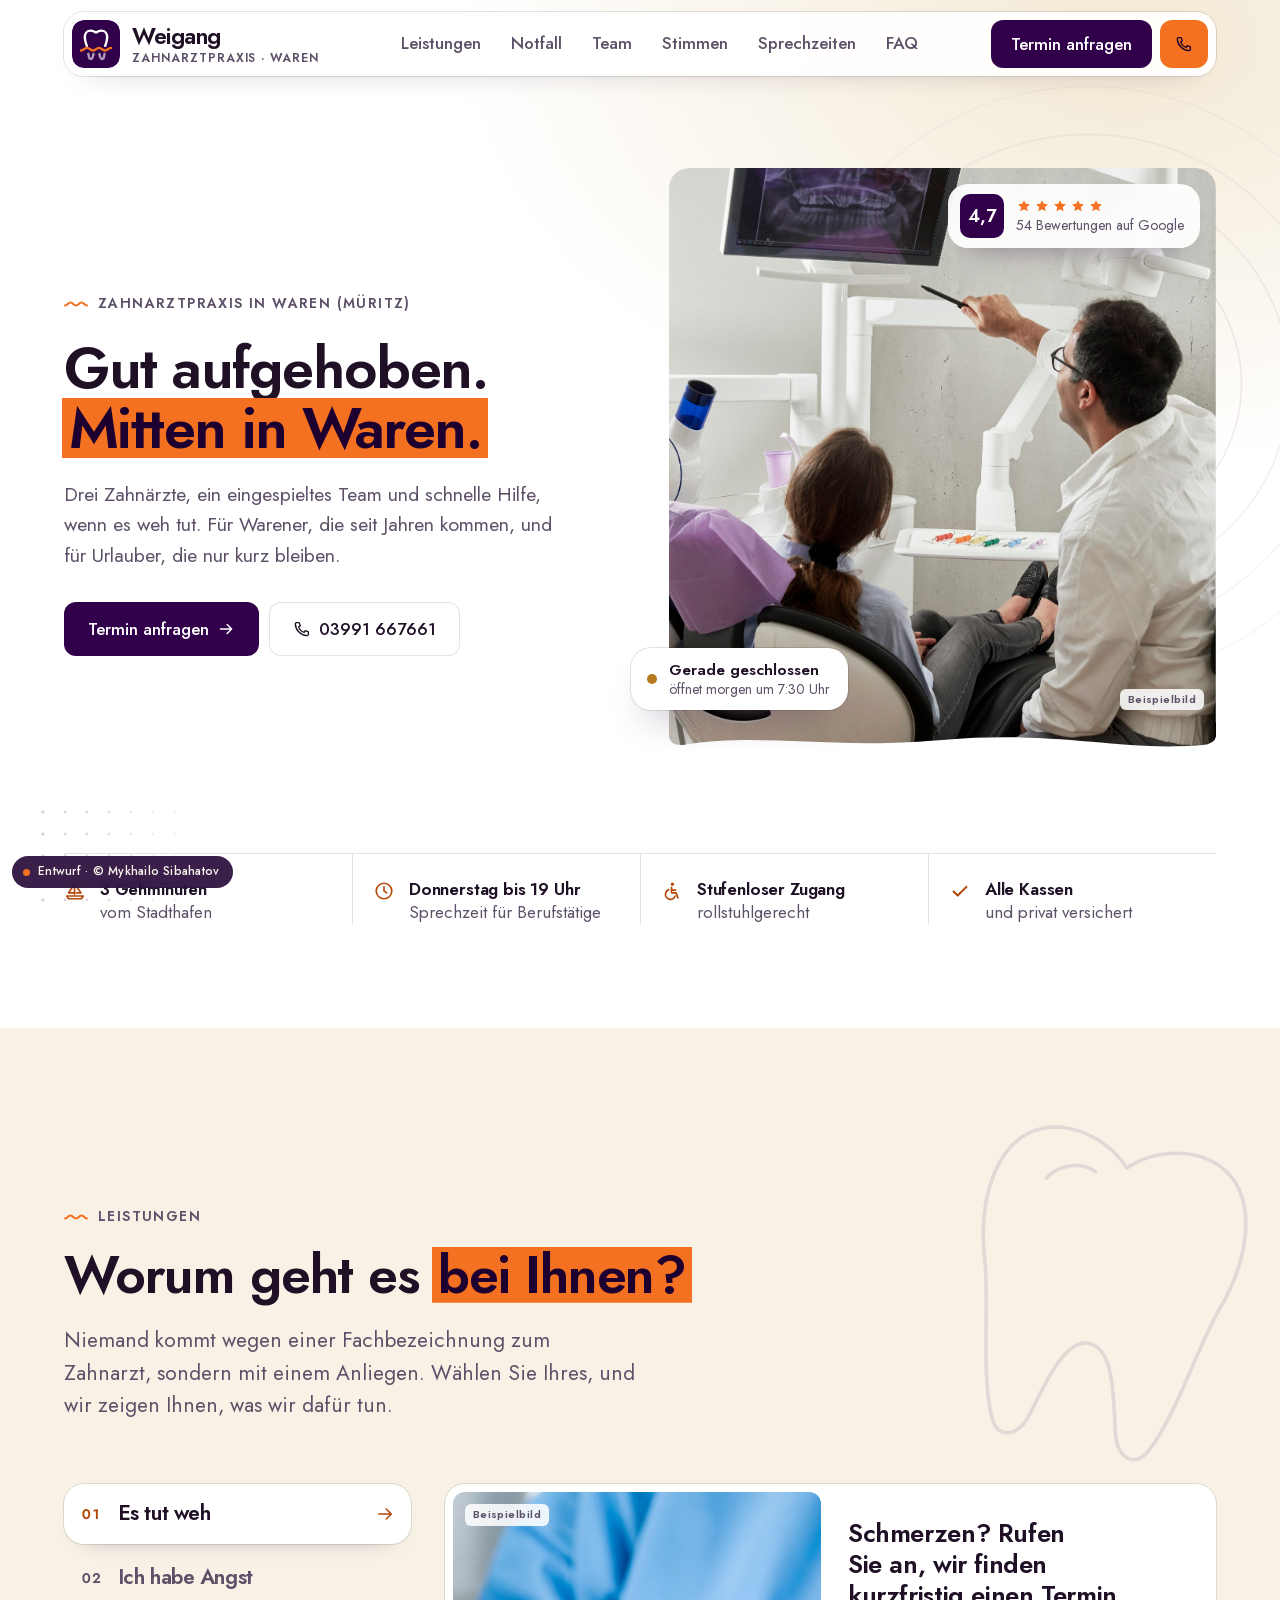
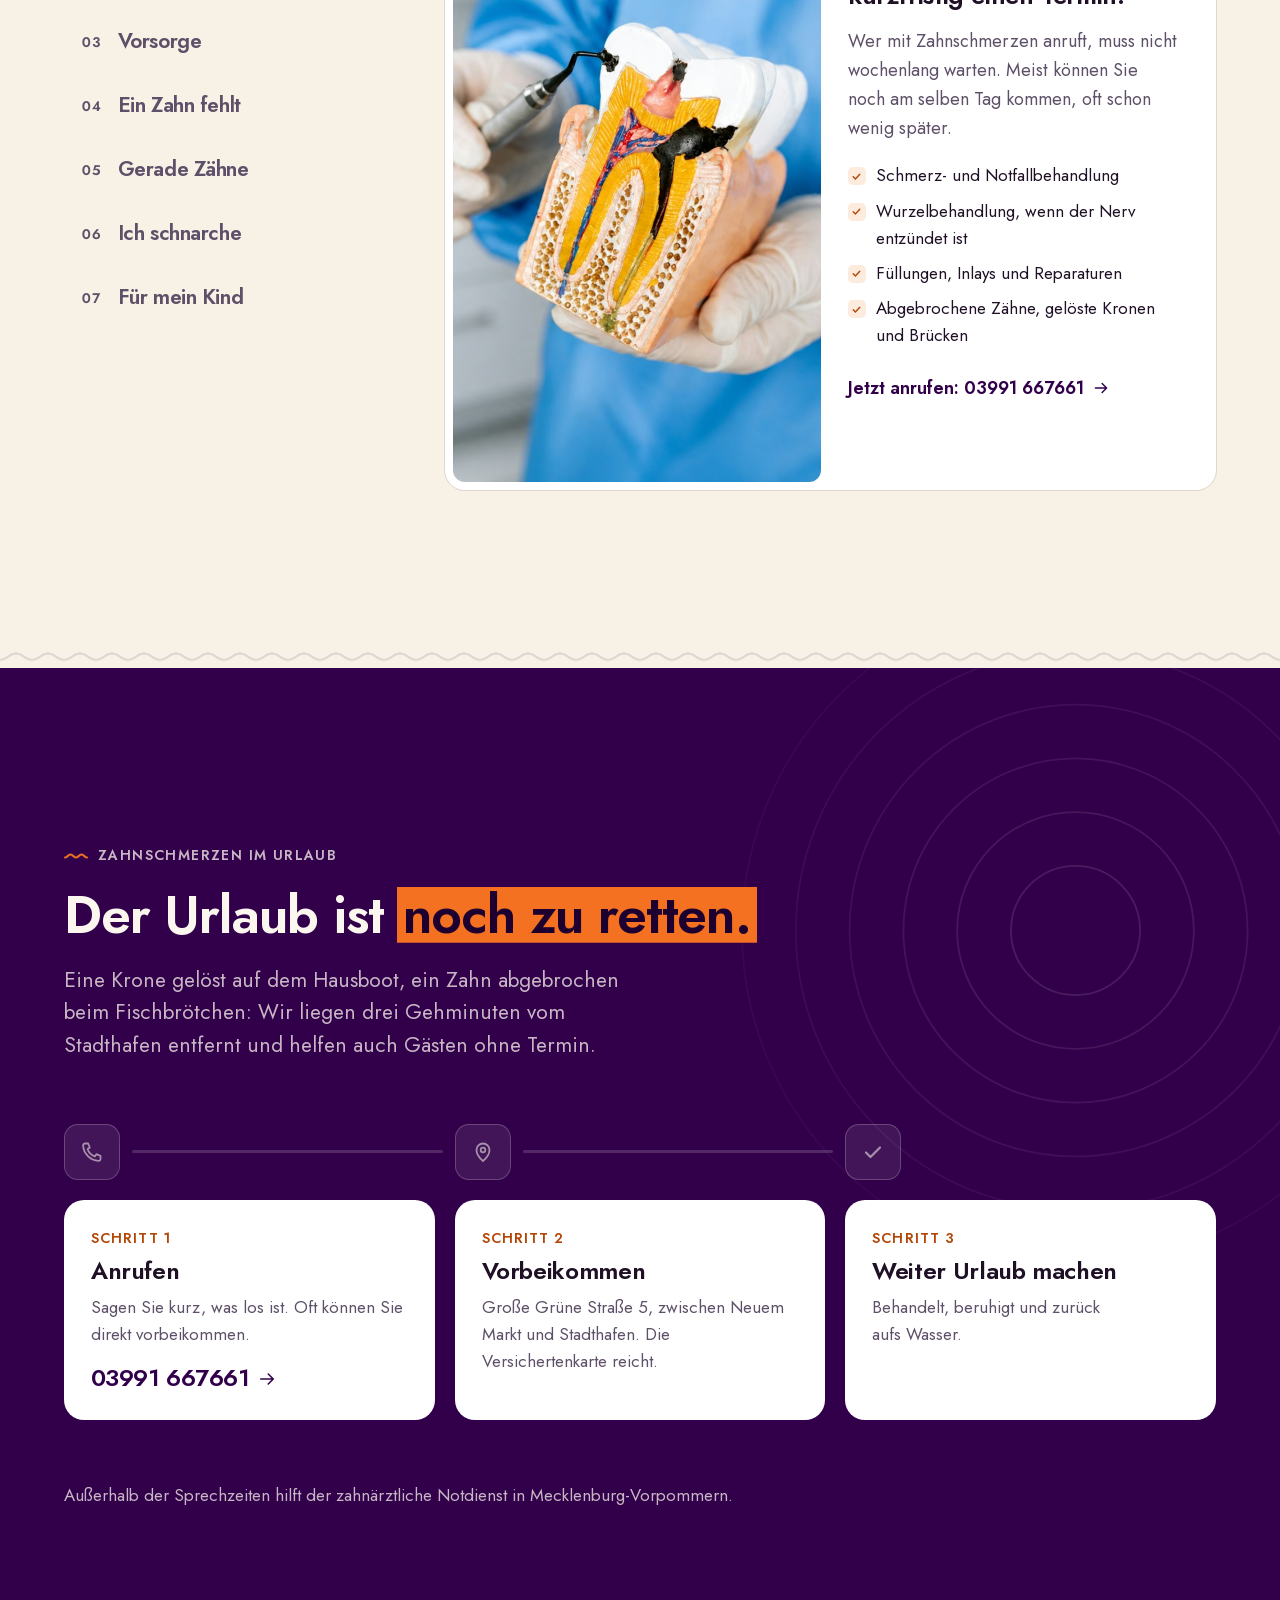
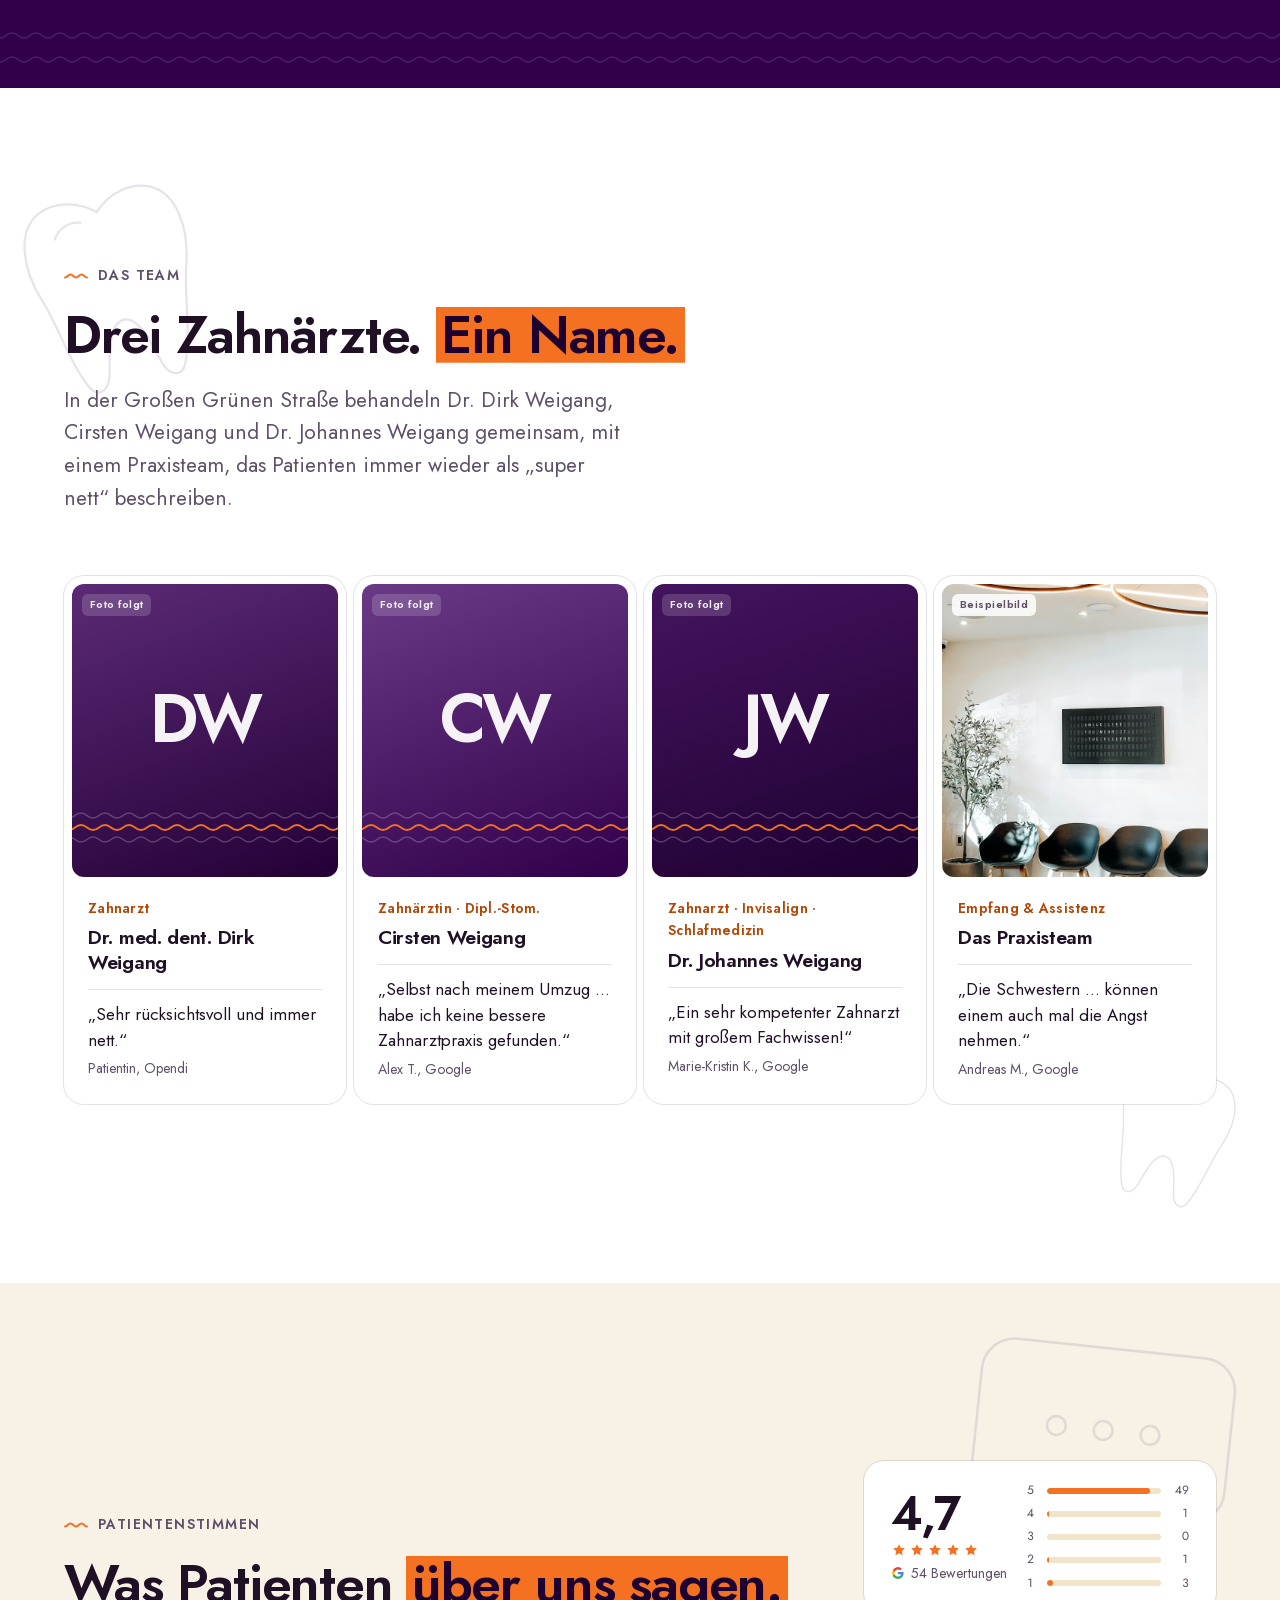
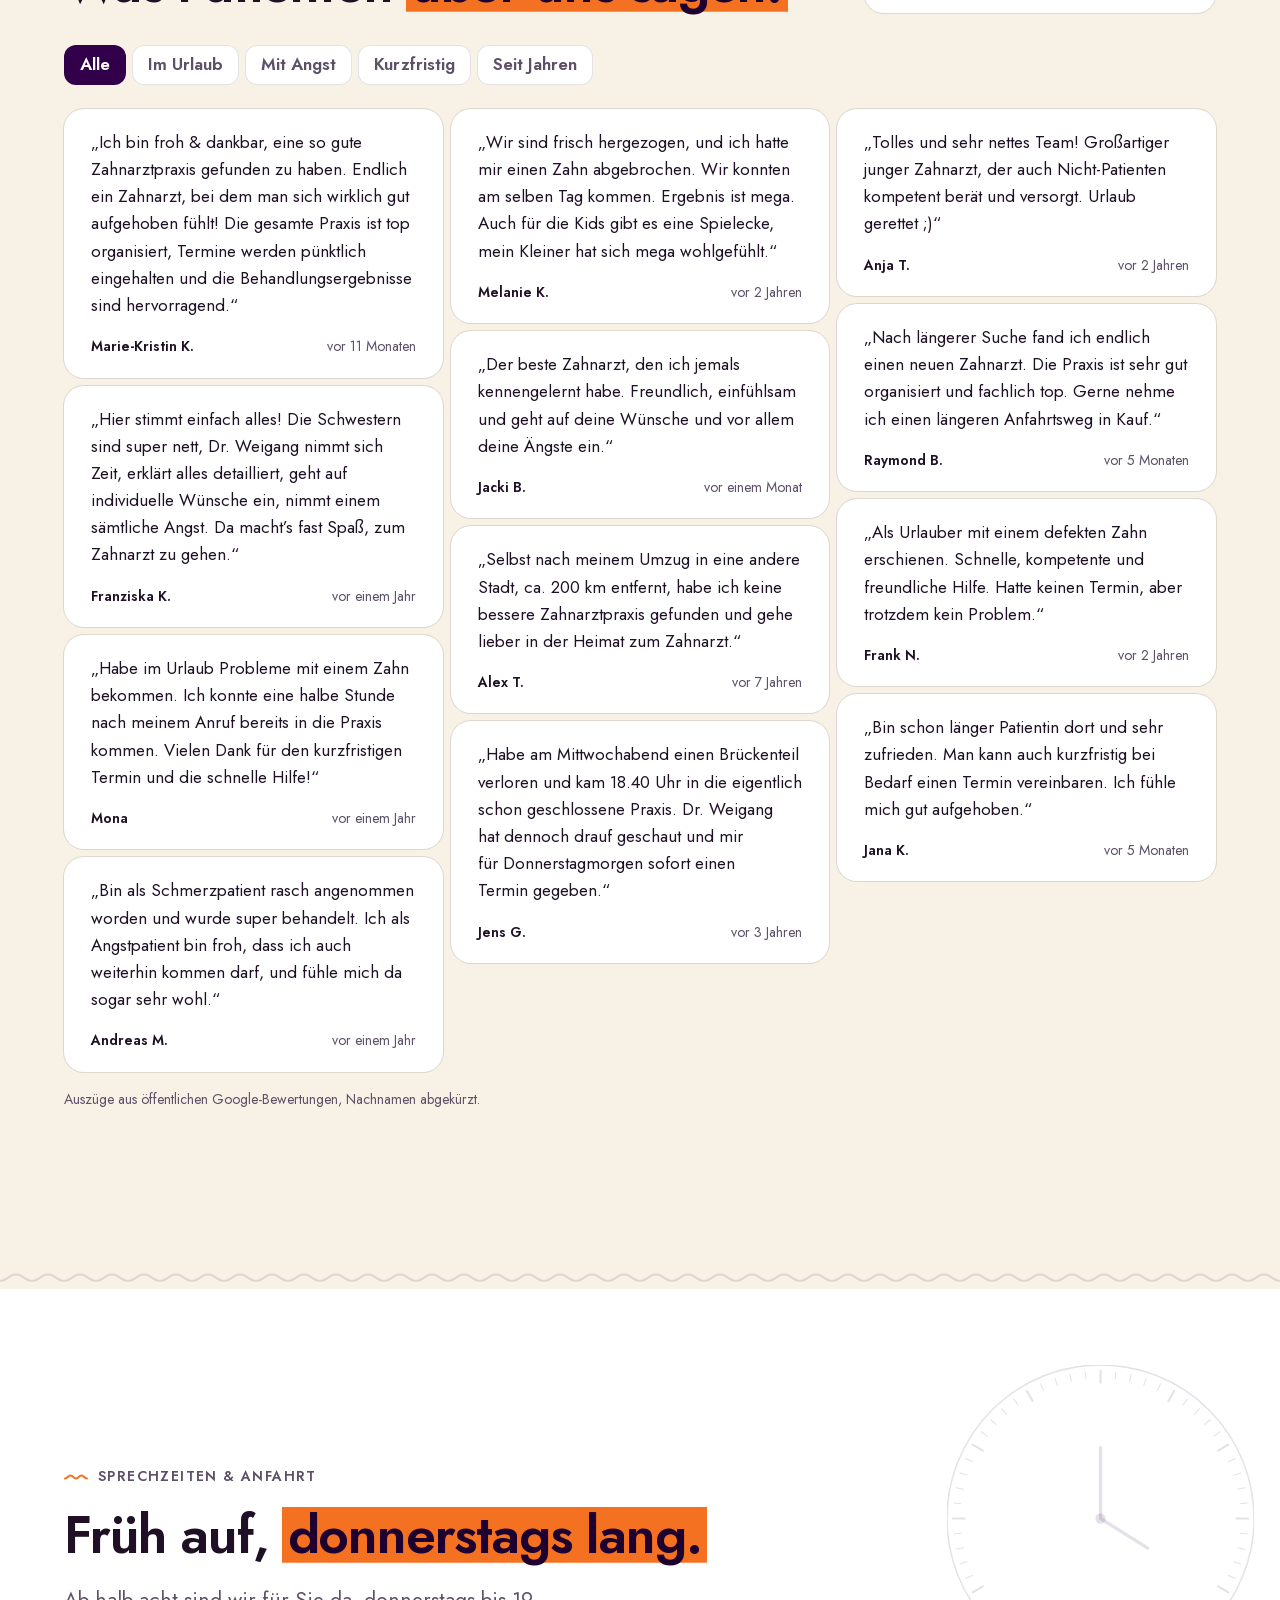
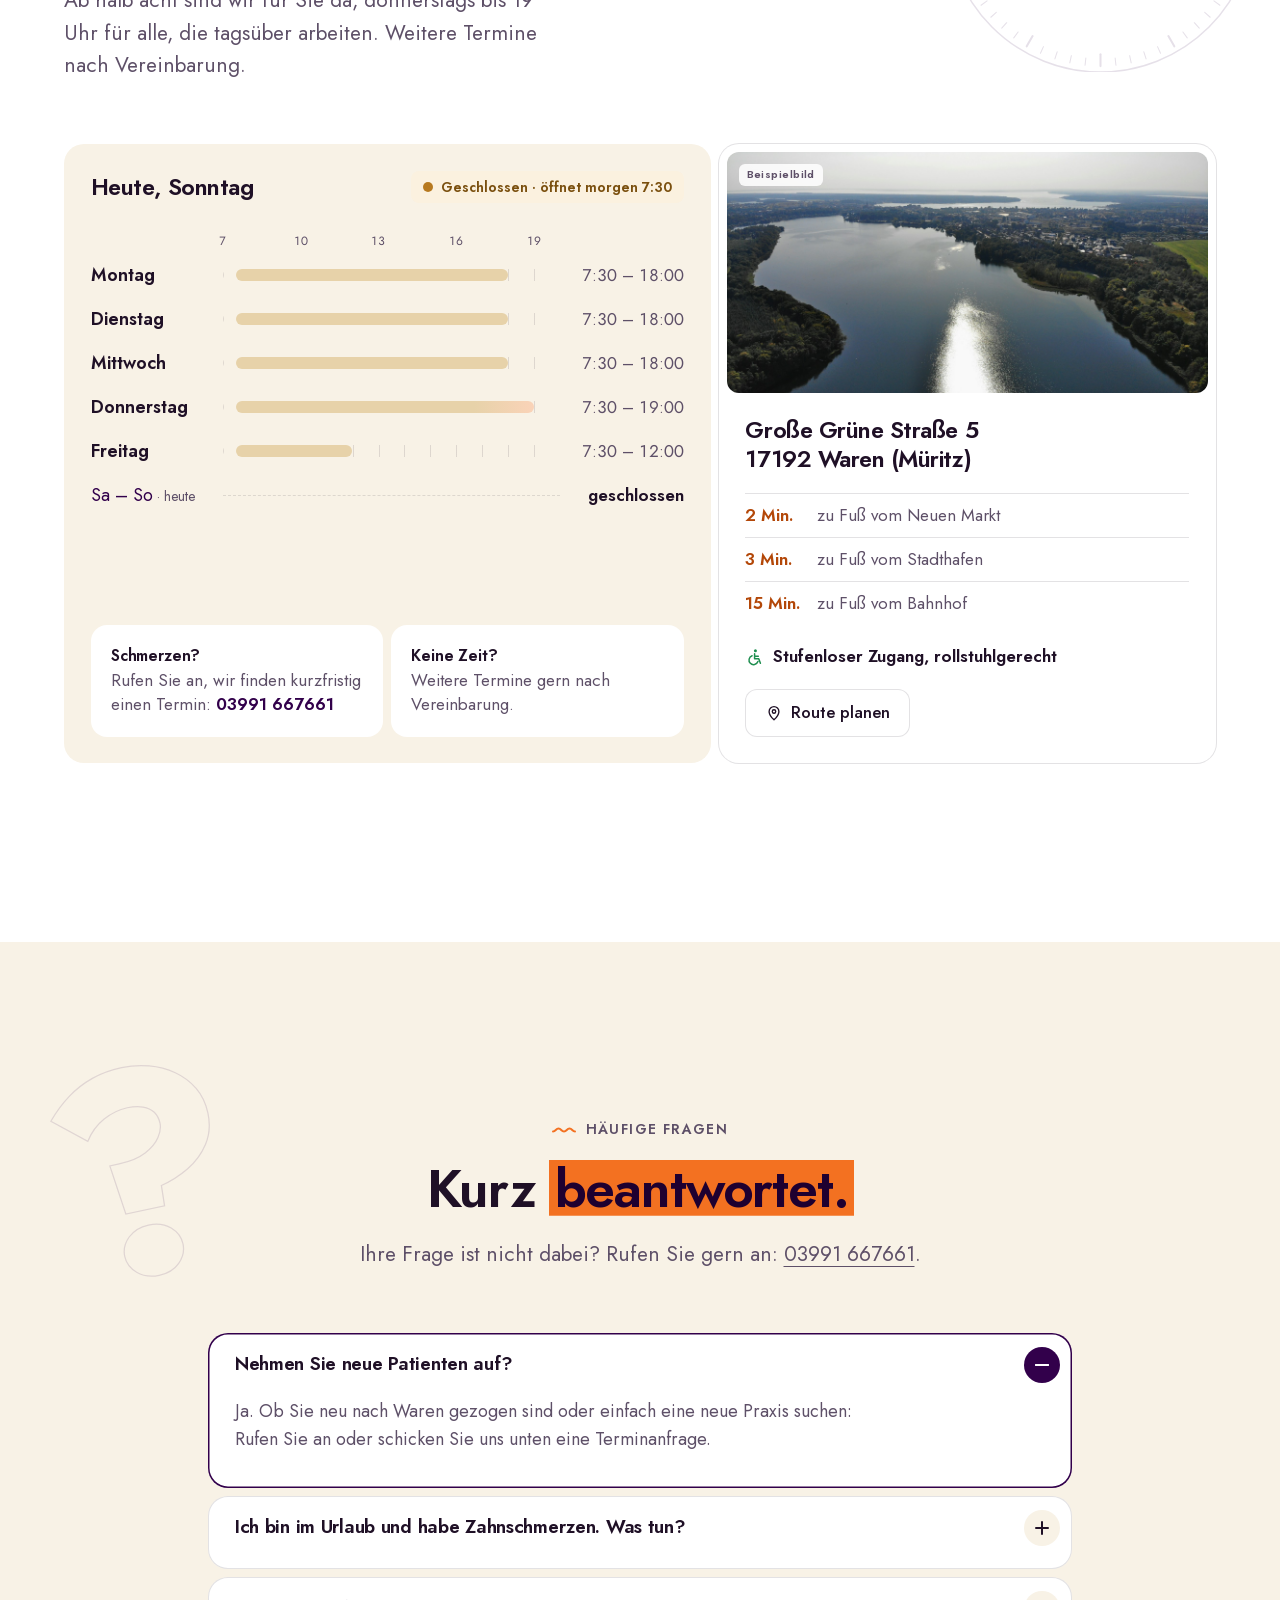
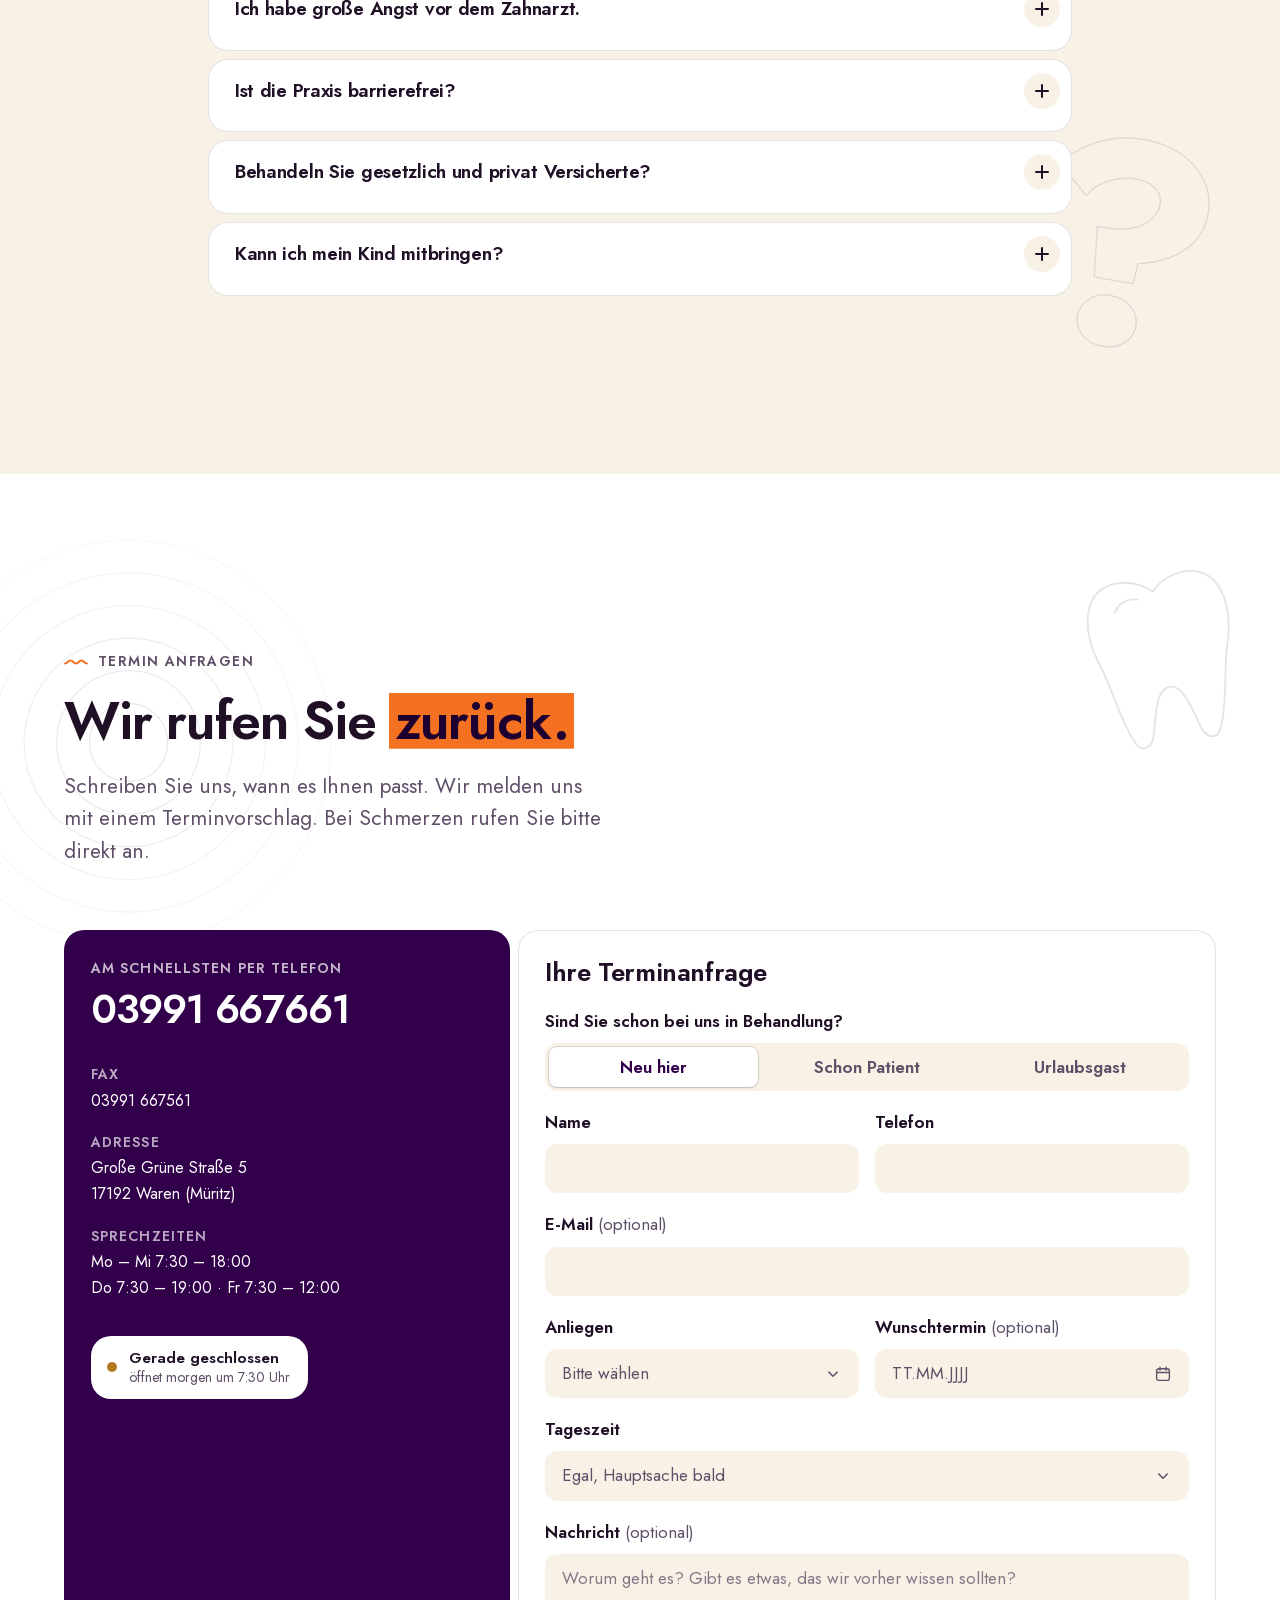
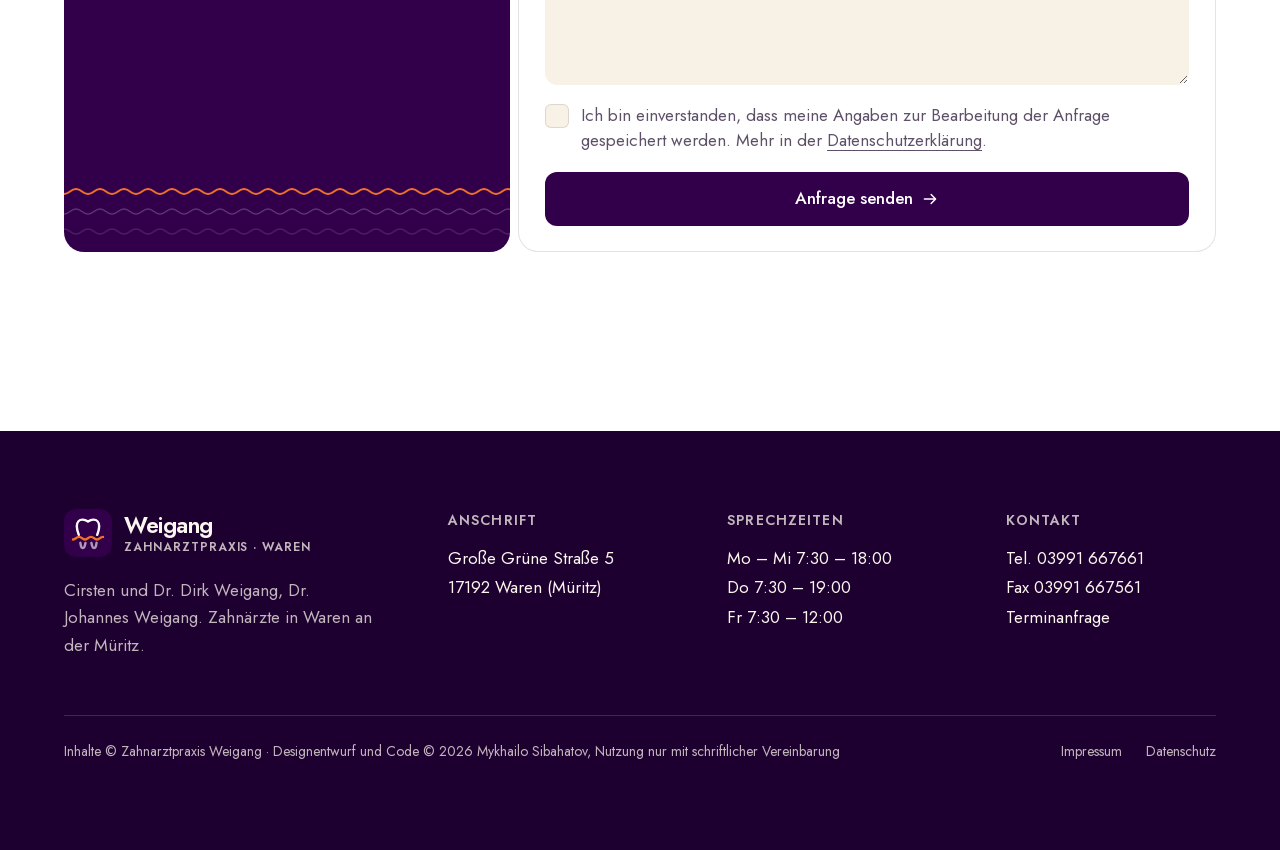
==== commit f67561a6: "Palette Pflaume/Orange/Sand, Menü-Hover, Copyright-Set Pantone P 95-16 C / P 30-8 C / P 15-2 C als M" ====
--- a/index.html
+++ b/index.html
@@ -1,4 +1,10 @@
 <!doctype html>
+<!--
+  Designentwurf „Zahnarztpraxis Weigang“
+  Gestaltung und Code © 2026 Mykhailo Sibahatov. Alle Rechte vorbehalten.
+  Nur zur Ansicht. Kopieren, Veröffentlichen oder Weiterverwenden ohne schriftliche
+  Vereinbarung ist nicht gestattet. Siehe LICENSE.
+-->
 <html lang="de" class="no-js">
 <head>
   <meta charset="utf-8">
@@ -6,11 +12,11 @@
   <title>Zahnarztpraxis Weigang · Zahnarzt in Waren (Müritz)</title>
   <meta name="description" content="Zahnarztpraxis Cirsten und Dr. Dirk Weigang mit Dr. Johannes Weigang, Große Grüne Straße 5, Waren (Müritz). Kurzfristige Hilfe bei Zahnschmerzen, auch für Urlauber. Mo–Mi 7:30–18, Do bis 19, Fr bis 12 Uhr.">
   <meta name="robots" content="noindex, nofollow">
-  <meta name="theme-color" content="#16406B">
+  <meta name="copyright" content="Gestaltung und Code © 2026 Mykhailo Sibahatov">
+  <meta name="theme-color" content="#32004B">
   <link rel="icon" href="assets/mark.svg" type="image/svg+xml">
-  <link rel="preload" href="fonts/bricolage-latin.woff2" as="font" type="font/woff2" crossorigin>
-  <link rel="preload" href="fonts/figtree-latin.woff2" as="font" type="font/woff2" crossorigin>
-  <link rel="stylesheet" href="css/styles.css?v=1">
+  <link rel="preload" href="fonts/jost-latin.woff2" as="font" type="font/woff2" crossorigin>
+  <link rel="stylesheet" href="css/styles.css?v=7">
   <script>(function () { var c = 'js'; try { if (sessionStorage.getItem('wg-pl')) c += ' pl-skip'; else sessionStorage.setItem('wg-pl', '1'); } catch (e) {} if (window.matchMedia && matchMedia('(prefers-reduced-motion: reduce)').matches) c += ' pl-skip'; document.documentElement.className = c; })();</script>
 </head>
 <body>
@@ -43,7 +49,7 @@
       <g fill="none" stroke-width="2.4" stroke-linecap="round">
         <path class="pl-crown" pathLength="1" d="M24 12.4c-1.8-1.2-3.5-1.8-5.4-1.8-3.5 0-5.8 2.7-5.8 6.6 0 3.3 1 5.9 2 8.6M24 12.4c1.8-1.2 3.5-1.8 5.4-1.8 3.5 0 5.8 2.7 5.8 6.6 0 3.3-1 5.9-2 8.6" stroke="#fff"/>
         <path class="pl-roots" pathLength="1" d="M16.3 33.8c.3 1.2.5 2.4.7 3.5.4 2.2 3.1 2.3 3.6.2l.9-3.6M27.4 33.9l.9 3.6c.5 2.1 3.2 2 3.6-.2.2-1.1.4-2.3.7-3.5" stroke="#fff" stroke-opacity=".6"/>
-        <path class="pl-wave" pathLength="1" d="M9 30.5c3 0 3-2.6 6-2.6s3 2.6 6 2.6 3-2.6 6-2.6 3 2.6 6 2.6 3-2.6 6-2.6" stroke="#F0673A"/>
+        <path class="pl-wave" pathLength="1" d="M9 30.5c3 0 3-2.6 6-2.6s3 2.6 6 2.6 3-2.6 6-2.6 3 2.6 6 2.6 3-2.6 6-2.6" stroke="#F37121"/>
       </g>
     </svg>
   </div>
@@ -261,57 +267,46 @@
     </section>
 
     <!-- ============ Notfall im Urlaub ============ -->
-    <section class="section section--night notfall" id="notfall">
-      <div class="notfall__bg" aria-hidden="true"><img src="assets/img/stadthafen.jpg" width="2000" height="1333" alt="" loading="lazy"></div>
+    <section class="section section--brand notfall" id="notfall">
       <div class="container">
-        <div class="notfall__grid">
-          <div class="section-head reveal">
-            <div class="eyebrow eyebrow--light"><p>Zahnschmerzen im Urlaub</p></div>
-            <div class="heading"><h2>Der Urlaub ist <em>noch zu retten.</em></h2></div>
-            <div class="lead lead--light"><p>Eine Krone gelöst auf dem Hausboot, ein Zahn abgebrochen beim Fischbrötchen: Wir liegen drei Gehminuten vom Stadthafen entfernt und helfen auch Gästen ohne Termin.</p></div>
-          </div>
-
-          <ol class="steps reveal">
-            <li class="step">
-              <span class="step__num">1</span>
-              <div class="step__body">
-                <h3>Anrufen</h3>
-                <p>Sagen Sie kurz, was los ist. Oft können Sie direkt vorbeikommen.</p>
-                <a class="step__phone" href="tel:+493991667661"><svg aria-hidden="true"><use href="#i-phone"/></svg>03991 667661</a>
-              </div>
-            </li>
-            <li class="step">
-              <span class="step__num">2</span>
-              <div class="step__body">
-                <h3>Vorbeikommen</h3>
-                <p>Große Grüne Straße 5, zwischen Neuem Markt und Stadthafen. Die Versichertenkarte reicht.</p>
-              </div>
-            </li>
-            <li class="step">
-              <span class="step__num">3</span>
-              <div class="step__body">
-                <h3>Weiter Urlaub machen</h3>
-                <p>Behandelt, beruhigt und zurück aufs Wasser.</p>
-              </div>
-            </li>
-          </ol>
-        </div>
-
-        <div class="notfall__quotes reveal">
-          <figure class="bubble">
-            <blockquote><p>„Ich konnte eine halbe Stunde nach meinem Anruf bereits in die Praxis kommen.“</p></blockquote>
-            <figcaption>Mona, im Urlaub · Google</figcaption>
-          </figure>
-          <figure class="bubble">
-            <blockquote><p>„Ohne Termin, 30 Minuten Wartezeit und die beste Behandlung. Urlaub gerettet!!!“</p></blockquote>
-            <figcaption>Sebastian T. · Google</figcaption>
-          </figure>
-          <figure class="bubble">
-            <blockquote><p>„Auf unserer Fahrt nach Waren fiel mir mein Inlay raus … und der Urlaub war gerettet.“</p></blockquote>
-            <figcaption>Chris aus Berlin · Google</figcaption>
-          </figure>
-        </div>
-        <p class="notfall__note">Außerhalb der Sprechzeiten hilft der zahnärztliche Notdienst in Mecklenburg-Vorpommern.</p>
+        <div class="section-head reveal">
+          <div class="eyebrow eyebrow--light"><p>Zahnschmerzen im Urlaub</p></div>
+          <div class="heading"><h2>Der Urlaub ist <em>noch zu retten.</em></h2></div>
+          <div class="lead lead--light"><p>Eine Krone gelöst auf dem Hausboot, ein Zahn abgebrochen beim Fischbrötchen: Wir liegen drei Gehminuten vom Stadthafen entfernt und helfen auch Gästen ohne Termin.</p></div>
+        </div>
+
+        <!-- the process plays once it is on screen: the boat sails the legs, each stop lights up -->
+        <ol class="course" data-course>
+          <li class="stop">
+            <span class="stop__node" aria-hidden="true"><svg><use href="#i-phone"/></svg></span>
+            <span class="stop__leg" aria-hidden="true"><i></i><b><svg><use href="#i-boat"/></svg></b></span>
+            <div class="stop__card">
+              <span class="stop__num">Schritt 1</span>
+              <h3>Anrufen</h3>
+              <p>Sagen Sie kurz, was los ist. Oft können Sie direkt vorbeikommen.</p>
+              <a class="stop__phone" href="tel:+493991667661">03991 667661<svg aria-hidden="true"><use href="#i-arrow"/></svg></a>
+            </div>
+          </li>
+          <li class="stop">
+            <span class="stop__node" aria-hidden="true"><svg><use href="#i-pin"/></svg></span>
+            <span class="stop__leg" aria-hidden="true"><i></i><b><svg><use href="#i-boat"/></svg></b></span>
+            <div class="stop__card">
+              <span class="stop__num">Schritt 2</span>
+              <h3>Vorbeikommen</h3>
+              <p>Große Grüne Straße 5, zwischen Neuem Markt und Stadthafen. Die Versichertenkarte reicht.</p>
+            </div>
+          </li>
+          <li class="stop">
+            <span class="stop__node" aria-hidden="true"><svg><use href="#i-check"/></svg></span>
+            <div class="stop__card">
+              <span class="stop__num">Schritt 3</span>
+              <h3>Weiter Urlaub machen</h3>
+              <p>Behandelt, beruhigt und zurück aufs Wasser.</p>
+            </div>
+          </li>
+        </ol>
+
+        <p class="notfall__note reveal">Außerhalb der Sprechzeiten hilft der zahnärztliche Notdienst in Mecklenburg-Vorpommern.</p>
       </div>
     </section>
 
@@ -686,12 +681,14 @@
         </div>
       </div>
       <div class="footer__bottom">
-        <p class="footer__legal">Inhalte © Zahnarztpraxis Weigang</p>
+        <p class="footer__legal">Inhalte © Zahnarztpraxis Weigang · Designentwurf und Code © 2026 Mykhailo Sibahatov, Nutzung nur mit schriftlicher Vereinbarung</p>
         <p class="footer__links"><a href="impressum.html">Impressum</a><a href="datenschutz.html">Datenschutz</a></p>
       </div>
     </div>
   </footer>
 
-  <script src="js/main.js?v=1" defer></script>
+  <p class="draft-tag" aria-label="Designentwurf von Mykhailo Sibahatov, nicht zur Veröffentlichung freigegeben"><span class="draft-tag__dot" aria-hidden="true"></span>Entwurf · © Mykhailo Sibahatov</p>
+
+  <script src="js/main.js?v=7" defer></script>
 </body>
 </html>
--- a/css/styles.css
+++ b/css/styles.css
@@ -1,71 +1,61 @@
 /* ==========================================================================
    Zahnarztpraxis Weigang, Waren (Müritz) — site styles
 
-   Colour: Müritzblau (brand) + Bojen-Orange (accent), white ground, a cool
-   mist tint for rhythm. Every colour is a token.
+   Colour (Pantone P 95-16 C plum + P 30-8 C orange + P 15-2 C sand): plum brand,
+   orange accent, white ground, a sand tint for rhythm. Every colour is a token.
    Spacing is one fluid system (tokens below); breakpoints only change layout.
    Radius rule: nested radius = outer − gap. The logo tile (r = 25 % of its
    size) sets the control radius --ctl-r; the strip around it is --ctl-r + inset.
    ========================================================================== */
 
 @font-face {
-  font-family: "Bricolage Grotesque";
+  font-family: "Jost";
   font-style: normal;
-  font-weight: 400 800;
-  font-stretch: 75% 100%;
+  font-weight: 100 900;
   font-display: swap;
-  src: url("../fonts/bricolage-latin.woff2") format("woff2");
-}
-@font-face {
-  font-family: "Figtree";
-  font-style: normal;
-  font-weight: 400 700;
-  font-display: swap;
-  src: url("../fonts/figtree-latin.woff2") format("woff2");
+  src: url("../fonts/jost-latin.woff2") format("woff2");
 }
 
 :root {
   /* colour */
-  --brand:        #16406B;     /* Müritzblau */
-  --brand-deep:   #0F3054;
-  --brand-soft:   #D3E0EE;     /* bars, quiet fills */
+  --brand:        #32004B;     /* P 95-16 C plum */
+  --brand-deep:   #240037;
+  --brand-soft:   #E7D2A9;     /* P 15-2 C sand: bars, quiet fills */
   --on-brand:     #FFFFFF;
-  --night:        #0B2340;
-  --night-2:      #12304F;
-  --accent:       #F0673A;     /* Boje */
-  --on-accent:    #0B2340;
-  --accent-text:  #B5421B;     /* small accent text on white */
-  --accent-light: #FF8F63;     /* accent text on night */
-  --accent-wash:  #FDEDE6;     /* hover glider, notices */
-  --tint:         #F2F6FA;     /* mist: alternate sections, cards on white */
-  --tint-2:       #E6EEF6;
-  --ink:          #0E1E33;
-  --muted:        #536379;
-  --line:         rgba(14, 30, 51, .12);
+  --night:        #1E0030;
+  --night-2:      #2B0843;
+  --accent:       #F37121;     /* P 30-8 C orange */
+  --on-accent:    #1E0030;
+  --accent-text:  #B34708;     /* small accent text on white */
+  --accent-light: #FF9A5C;     /* accent text on night */
+  --accent-wash:  #FDEBDD;     /* hover glider, notices */
+  --tint:         #F8F2E6;     /* sand wash: alternate sections, cards on white */
+  --tint-2:       #F0E4CB;
+  --ink:          #1F1026;
+  --muted:        #5E5068;
+  --line:         rgba(31, 16, 38, .12);
   --ground:       #FFFFFF;
   --cell:         #FFFFFF;
-  --on-dark:      #F3F7FB;
-  --on-dark-2:    rgba(243, 247, 251, .74);
-  --line-dark:    rgba(243, 247, 251, .16);
+  --on-dark:      #FBF6EE;
+  --on-dark-2:    rgba(251, 246, 238, .74);
+  --line-dark:    rgba(251, 246, 238, .16);
   --open:         #1E8E4F;     /* state: open (green means good) */
   --open-wash:    #E3F4EA;
   --closed:       #B7791F;     /* state: closed for now (amber, not an alarm) */
   --closed-wash:  #FBF1DF;
   --error:        #B3261E;
-  --marker:       url("data:image/svg+xml,%3Csvg xmlns='http://www.w3.org/2000/svg' viewBox='0 0 200 40' preserveAspectRatio='none'%3E%3Cpath d='M3 9.5C40 6.5 120 5 197 7.5L199 35C130 37.5 60 38 1 36.5Z' fill='%23F0673A' fill-opacity='0.35'/%3E%3C/svg%3E");
-  --marker-night: url("data:image/svg+xml,%3Csvg xmlns='http://www.w3.org/2000/svg' viewBox='0 0 200 40' preserveAspectRatio='none'%3E%3Cpath d='M3 9.5C40 6.5 120 5 197 7.5L199 35C130 37.5 60 38 1 36.5Z' fill='%23F0673A' fill-opacity='0.55'/%3E%3C/svg%3E");
-  --wave:         url("data:image/svg+xml,%3Csvg xmlns='http://www.w3.org/2000/svg' viewBox='0 0 24 8'%3E%3Cpath d='M1 5.5c2.75 0 2.75-3 5.5-3s2.75 3 5.5 3 2.75-3 5.5-3 2.75 3 5.5 3' fill='none' stroke='%23F0673A' stroke-width='2' stroke-linecap='round'/%3E%3C/svg%3E");
+  --wave:         url("data:image/svg+xml,%3Csvg xmlns='http://www.w3.org/2000/svg' viewBox='0 0 24 8'%3E%3Cpath d='M1 5.5c2.75 0 2.75-3 5.5-3s2.75 3 5.5 3 2.75-3 5.5-3 2.75 3 5.5 3' fill='none' stroke='%23F37121' stroke-width='2' stroke-linecap='round'/%3E%3C/svg%3E");
 
   /* type */
-  --font-head: "Bricolage Grotesque", system-ui, -apple-system, "Segoe UI", sans-serif;
-  --font-body: "Figtree", system-ui, -apple-system, "Segoe UI", sans-serif;
-  --fs-display: clamp(2.375rem, 1.35rem + 4.1vw, 4.5rem);
-  --fs-h2:      clamp(1.9375rem, 1.3rem + 2.6vw, 3.375rem);
-  --fs-h3:      clamp(1.1875rem, 1.1rem + .4vw, 1.4375rem);
-  --fs-lead:    clamp(1.0625rem, 1.01rem + .2vw, 1.1875rem);
-  --fs-body:    1rem;
-  --fs-small:   .9375rem;
-  --fs-ui:      .8125rem;
+  --font-head: "Jost", "Futura", "Century Gothic", system-ui, -apple-system, "Segoe UI", sans-serif;
+  --font-body: "Jost", "Futura", "Century Gothic", system-ui, -apple-system, "Segoe UI", sans-serif;
+  --fs-display: clamp(2.125rem, 1.45rem + 2.7vw, 4.25rem);
+  --fs-h2:      clamp(2rem, 1.35rem + 2.5vw, 3.375rem);
+  --fs-h3:      clamp(1.3125rem, 1.2rem + .5vw, 1.625rem);
+  --fs-lead:    clamp(1.1875rem, 1.12rem + .25vw, 1.3125rem);
+  --fs-body:    1.125rem;
+  --fs-small:   1.0625rem;
+  --fs-ui:      .875rem;
 
   /* space — one fluid system */
   --gutter:     clamp(1rem, .5rem + 2.2vw, 2rem);
@@ -116,7 +106,7 @@
 address { font-style: normal; }
 :focus-visible { outline: 2px solid var(--brand); outline-offset: 3px; }
 ::selection { background: var(--accent-wash); color: var(--ink); }
-.section--night :focus-visible, .contact__info :focus-visible, .footer :focus-visible { outline-color: var(--accent-light); }
+.section--brand :focus-visible, .contact__info :focus-visible, .footer :focus-visible { outline-color: var(--accent-light); }
 
 .container {
   width: 100%;
@@ -146,21 +136,21 @@
   background: var(--wave) no-repeat center / contain;
 }
 .eyebrow--light { color: var(--on-dark-2); }
-.display h1, .heading h2 { font-family: var(--font-head); font-weight: 700; text-wrap: balance; }
-.display h1 { font-size: var(--fs-display); line-height: 1.04; letter-spacing: -.022em; font-stretch: 96%; }
-.heading h2 { font-size: var(--fs-h2); line-height: 1.08; letter-spacing: -.02em; font-stretch: 96%; }
-h3 { font-family: var(--font-head); font-weight: 650; letter-spacing: -.015em; }
-
-/* marker highlight: an upright accent stroke behind one phrase */
+.display h1, .heading h2 { font-family: var(--font-head); font-weight: 600; text-wrap: balance; }
+.display h1 { font-size: var(--fs-display); line-height: 1.05; letter-spacing: -.025em; }
+.heading h2 { font-size: var(--fs-h2); line-height: 1.08; letter-spacing: -.022em; }
+h3 { font-family: var(--font-head); font-weight: 600; letter-spacing: -.015em; }
+
+/* highlight: a solid accent block behind one phrase (Jesus Punkt style) — a flat
+   band as tall as the type, centred on the line, one block per wrapped line */
 .heading em, .display em {
-  font-style: normal; color: inherit;
-  padding: 0 .1em; margin: 0 -.05em;
-  background: var(--marker) no-repeat 0 85% / 100% .55em;
+  font-style: normal; color: var(--on-accent);
+  padding: 0 .11em; margin: 0 -.03em;
+  background: linear-gradient(var(--accent), var(--accent)) no-repeat 0 50% / 100% 1.04em;
   -webkit-box-decoration-break: clone; box-decoration-break: clone;
 }
-.section--night .heading em { background-image: var(--marker-night); }
 .display em { transition: background-size .9s var(--ease-soft) .15s; }
-.js:not(.is-loaded) .display em { background-size: 0 .55em; }
+.js:not(.is-loaded) .display em { background-size: 0 1.04em; }
 
 .lead p { font-size: var(--fs-lead); line-height: 1.55; color: var(--muted); max-width: 36rem; text-wrap: pretty; }
 .lead a { color: inherit; white-space: nowrap; }
@@ -183,7 +173,7 @@
   display: inline-flex; align-items: center; justify-content: center; gap: .5rem;
   min-height: var(--ctl-h); padding: 0 1.25rem;
   border: 0; border-radius: var(--ctl-r);
-  font-size: 1rem; font-weight: 600; line-height: 1; text-decoration: none; white-space: nowrap;
+  font-size: 1.0625rem; font-weight: 500; line-height: 1; text-decoration: none; white-space: nowrap;
   cursor: pointer;
   transition: background-color var(--t-color), color var(--t-color), box-shadow var(--t-color);
 }
@@ -195,7 +185,7 @@
 .btn--line { background: var(--cell); color: var(--ink); box-shadow: inset 0 0 0 1px var(--line); }
 .btn--line:hover { box-shadow: inset 0 0 0 1px var(--ink); }
 .btn--call { background: var(--accent); color: var(--on-accent); }
-.btn--call:hover { background: #E25A2E; }
+.btn--call:hover { background: #DC5F14; }
 .btn--icon { width: var(--ctl-h); padding: 0; }
 .btn--tile { background: var(--tint); color: var(--ink); }
 .btn--tile:hover { background: var(--tint-2); }
@@ -214,7 +204,7 @@
 .ticks li::before {
   content: ""; position: absolute; left: 0; top: .3125rem;
   width: 1.125rem; height: 1.125rem; border-radius: .3125rem;
-  background: var(--accent-wash) url("data:image/svg+xml,%3Csvg xmlns='http://www.w3.org/2000/svg' viewBox='0 0 24 24'%3E%3Cpath d='m6 12.5 4 4 8-8.5' fill='none' stroke='%23B5421B' stroke-width='2.6' stroke-linecap='round' stroke-linejoin='round'/%3E%3C/svg%3E") no-repeat center / .8125rem;
+  background: var(--accent-wash) url("data:image/svg+xml,%3Csvg xmlns='http://www.w3.org/2000/svg' viewBox='0 0 24 24'%3E%3Cpath d='m6 12.5 4 4 8-8.5' fill='none' stroke='%23B34708' stroke-width='2.6' stroke-linecap='round' stroke-linejoin='round'/%3E%3C/svg%3E") no-repeat center / .8125rem;
 }
 
 /* ==========================================================================
@@ -256,10 +246,10 @@
   border-radius: var(--strip-r);
   background: rgba(255, 255, 255, .92);
   -webkit-backdrop-filter: saturate(1.5) blur(16px); backdrop-filter: saturate(1.5) blur(16px);
-  box-shadow: 0 0 0 1px var(--line), 0 .75rem 2rem -1.5rem rgba(11, 35, 64, .4);
+  box-shadow: 0 0 0 1px var(--line), 0 .75rem 2rem -1.5rem rgba(30, 0, 48, .4);
   transition: box-shadow .4s ease;
 }
-.site-header.is-scrolled .navbar { box-shadow: 0 0 0 1px var(--line), 0 1rem 2.5rem -1.25rem rgba(11, 35, 64, .45); }
+.site-header.is-scrolled .navbar { box-shadow: 0 0 0 1px var(--line), 0 1rem 2.5rem -1.25rem rgba(30, 0, 48, .45); }
 .navbar__row { display: flex; align-items: center; gap: 1rem; }
 .navbar__menu { flex: 1; display: flex; justify-content: center; min-width: 0; }
 .navbar__menu-inner { position: relative; }
@@ -270,8 +260,8 @@
 .brand { display: flex; align-items: center; gap: .75rem; flex: none; text-decoration: none; }
 .brand__mark { width: var(--ctl-h); height: var(--ctl-h); border-radius: var(--ctl-r); }
 .brand__text { display: grid; line-height: 1; padding-right: .5rem; }
-.brand__name { font-family: var(--font-head); font-weight: 700; font-size: 1.3125rem; letter-spacing: -.03em; font-stretch: 94%; }
-.brand__sub { white-space: nowrap; margin-top: .25rem; font-size: .6875rem; font-weight: 600; letter-spacing: .08em; text-transform: uppercase; color: var(--muted); }
+.brand__name { font-family: var(--font-head); font-weight: 600; font-size: 1.4375rem; letter-spacing: -.02em; }
+.brand__sub { white-space: nowrap; margin-top: .25rem; font-size: .75rem; font-weight: 600; letter-spacing: .08em; text-transform: uppercase; color: var(--muted); }
 
 /* hover: one washed-accent block glides from link to link (JS positions it) */
 .navbar__glider {
@@ -287,7 +277,7 @@
   display: inline-flex; align-items: center;
   min-height: var(--ctl-h); padding: 0 .9375rem;
   border-radius: var(--ctl-r);
-  font-size: .9688rem; font-weight: 600; color: var(--muted); text-decoration: none;
+  font-size: 1.0625rem; font-weight: 500; color: var(--muted); text-decoration: none;
   transition: color .15s ease;
 }
 .navbar__link:hover, .navbar__link:focus-visible { color: var(--ink); }
@@ -297,14 +287,14 @@
    Hero — copy left, photo right with a water-line lower edge; live status
    and the Google score sit on the photo's edges; a facts row closes it
    ========================================================================== */
-.hero { padding-top: calc(var(--header-space) + clamp(2.5rem, 1rem + 5vw, 6rem)); }
+.hero { padding-top: calc(var(--header-space) + clamp(2.5rem, 1rem + 5vw, 6rem)); padding-bottom: clamp(3.5rem, 1.75rem + 6vw, 7.5rem); }
 .hero__grid {
   display: grid; grid-template-columns: minmax(0, 1fr) minmax(0, 1.02fr);
   gap: var(--col-gap); align-items: center;
 }
 .hero__copy { display: grid; gap: var(--stack); }
 .hero__copy .display { margin-top: .25rem; }
-.hero__lead p { font-size: clamp(1rem, .97rem + .15vw, 1.125rem); max-width: 31rem; }
+.hero__lead p { font-size: clamp(1.125rem, 1.07rem + .2vw, 1.25rem); max-width: 32rem; }
 .hero__actions { display: flex; flex-wrap: wrap; gap: .625rem; margin-top: .75rem; }
 
 .hero__visual { position: relative; padding-bottom: 1.5rem; }
@@ -330,7 +320,7 @@
   padding: .75rem 1.125rem .75rem 1rem;
   border-radius: var(--card-r);
   background: var(--cell);
-  box-shadow: 0 0 0 1px var(--line), 0 1.25rem 2.5rem -1.25rem rgba(11, 35, 64, .45);
+  box-shadow: 0 0 0 1px var(--line), 0 1.25rem 2.5rem -1.25rem rgba(30, 0, 48, .45);
 }
 .status-chip p { display: grid; line-height: 1.3; }
 .status-chip b { font-size: .9688rem; }
@@ -357,15 +347,15 @@
   background: rgba(255, 255, 255, .92);
   -webkit-backdrop-filter: blur(10px); backdrop-filter: blur(10px);
   text-decoration: none;
-  box-shadow: 0 1rem 2rem -1.25rem rgba(11, 35, 64, .5);
+  box-shadow: 0 1rem 2rem -1.25rem rgba(30, 0, 48, .5);
   transition: box-shadow var(--t-color);
 }
-.hero__rating:hover { box-shadow: 0 0 0 1px var(--line), 0 1rem 2rem -1.25rem rgba(11, 35, 64, .5); }
+.hero__rating:hover { box-shadow: 0 0 0 1px var(--line), 0 1rem 2rem -1.25rem rgba(30, 0, 48, .5); }
 .hero__rating-score {
   display: grid; place-items: center; width: 2.75rem; height: 2.75rem;
   border-radius: calc(var(--card-r) - .625rem);
   background: var(--brand); color: var(--on-brand);
-  font: 700 1.125rem/1 var(--font-head);
+  font: 600 1.125rem/1 var(--font-head);
 }
 .hero__rating-meta { display: grid; gap: .125rem; font-size: var(--fs-ui); color: var(--muted); line-height: 1.3; }
 
@@ -378,7 +368,7 @@
 .fact + .fact { padding-left: 1.25rem; border-left: 1px solid var(--line); }
 .fact svg { width: 1.375rem; height: 1.375rem; flex: none; margin-top: .125rem; color: var(--accent-text); }
 .fact p { display: grid; line-height: 1.35; }
-.fact b { font-family: var(--font-head); font-size: 1.0625rem; font-weight: 650; letter-spacing: -.01em; }
+.fact b { font-family: var(--font-head); font-size: 1.0625rem; font-weight: 600; letter-spacing: -.01em; }
 .fact span { font-size: var(--fs-small); color: var(--muted); }
 
 /* ==========================================================================
@@ -398,10 +388,10 @@
   transition: background-color var(--t-color), color var(--t-color), box-shadow var(--t-color);
 }
 .picker__num { font-size: var(--fs-ui); font-weight: 600; letter-spacing: .06em; color: var(--muted); font-variant-numeric: tabular-nums; }
-.picker__label { flex: 1; font-family: var(--font-head); font-size: clamp(1.125rem, 1.05rem + .35vw, 1.3125rem); font-weight: 650; letter-spacing: -.02em; }
+.picker__label { flex: 1; font-family: var(--font-head); font-size: clamp(1.125rem, 1.05rem + .35vw, 1.3125rem); font-weight: 600; letter-spacing: -.02em; }
 .picker__tab svg { width: 1.25rem; height: 1.25rem; flex: none; opacity: 0; transform: translateX(-.375rem); transition: opacity .2s ease, transform .3s var(--ease-soft); }
 .picker__tab:hover { color: var(--ink); background: var(--accent-wash); }
-.picker__tab[aria-selected="true"] { color: var(--ink); background: var(--cell); box-shadow: 0 0 0 1px var(--line), 0 .75rem 1.5rem -1.25rem rgba(11, 35, 64, .4); }
+.picker__tab[aria-selected="true"] { color: var(--ink); background: var(--cell); box-shadow: 0 0 0 1px var(--line), 0 .75rem 1.5rem -1.25rem rgba(30, 0, 48, .4); }
 .picker__tab[aria-selected="true"] .picker__num { color: var(--accent-text); }
 .picker__tab[aria-selected="true"] svg { opacity: 1; transform: none; color: var(--accent-text); }
 
@@ -426,56 +416,87 @@
 .panel__body .ticks { margin-block: .25rem .5rem; font-size: var(--fs-small); }
 
 /* ==========================================================================
-   Notfall im Urlaub — night section over the harbour photo
-   ========================================================================== */
-.section--night { position: relative; overflow: hidden; background: var(--night); color: var(--on-dark); isolation: isolate; }
-.notfall__bg { position: absolute; inset: 0; z-index: -1; }
-.notfall__bg img { width: 100%; height: 100%; object-fit: cover; object-position: 50% 60%; opacity: .32; }
-.notfall__bg::after {
-  content: ""; position: absolute; inset: 0;
-  background: linear-gradient(100deg, var(--night) 22%, rgba(11, 35, 64, .78) 58%, rgba(11, 35, 64, .5)),
-              linear-gradient(0deg, var(--night), transparent 45%);
-}
-.notfall__grid { display: grid; grid-template-columns: minmax(0, 1.1fr) minmax(0, 1fr); gap: var(--col-gap); align-items: start; }
-.notfall .section-head { margin-bottom: 0; }
-
-.steps { position: relative; display: grid; gap: .5rem; }
-.step {
-  position: relative; display: flex; gap: 1rem; align-items: flex-start;
-  padding: var(--card-pad-s) var(--card-pad);
-  border-radius: var(--card-r);
-  background: rgba(243, 247, 251, .06);
-  box-shadow: inset 0 0 0 1px var(--line-dark);
-  -webkit-backdrop-filter: blur(8px); backdrop-filter: blur(8px);
-}
-.step__num {
-  display: grid; place-items: center; flex: none;
-  width: 2.25rem; height: 2.25rem; border-radius: 50%;
+   Notfall im Urlaub — plum section; the process is a course the boat
+   sails: three stops joined by two legs. It plays once it is on screen
+   (.is-play, set by main.js) and replays when it comes back into view.
+   Base styles = the finished state (no-JS, reduced motion); .js:not(.is-play)
+   is the start state; the keyframes run from it to the base.
+   ========================================================================== */
+.section--brand { background: var(--brand); color: var(--on-dark); }
+.notfall .section-head { margin-bottom: var(--head-gap); }
+
+.course {
+  --node: 3.5rem; --node-r: calc(var(--node) * .25);   /* rounded square, like the logo tile */
+  --gap: var(--card-gap);
+  display: grid; grid-template-columns: repeat(3, minmax(0, 1fr)); gap: var(--gap);
+}
+.stop { position: relative; display: grid; grid-template-rows: auto 1fr; gap: 1.25rem; }
+.stop:nth-child(1) { --at: .2s; }
+.stop:nth-child(2) { --at: 2s; }
+.stop:nth-child(3) { --at: 3.8s; }
+
+.stop__node {
+  position: relative; z-index: 1;
+  display: grid; place-items: center;
+  width: var(--node); height: var(--node); border-radius: var(--node-r);
   background: var(--accent); color: var(--on-accent);
-  font: 700 1.0625rem/1 var(--font-head);
-}
-.step__body { display: grid; gap: .25rem; }
-.step h3 { font-size: 1.1875rem; line-height: 1.3; }
-.step p { color: var(--on-dark-2); font-size: var(--fs-small); }
-.step__phone {
-  display: inline-flex; align-items: center; gap: .5rem; margin-top: .375rem;
-  font: 700 clamp(1.25rem, 1.1rem + .6vw, 1.5rem)/1.2 var(--font-head); letter-spacing: -.02em;
-  color: var(--accent-light); text-decoration: underline; text-decoration-color: transparent;
+  box-shadow: 0 0 0 .375rem rgba(243, 113, 33, .22);
+}
+.stop__node svg { width: 1.5rem; height: 1.5rem; }
+
+/* a leg: rail + fill + boat, from the right edge of this node to the next node */
+.stop__leg {
+  position: absolute; z-index: 0;
+  top: calc(var(--node) / 2 - 1.5px); left: calc(var(--node) + .75rem);
+  width: calc(100% + var(--gap) - var(--node) - 1.5rem); height: 3px;
+  border-radius: 3px; background: rgba(251, 246, 238, .16);
+}
+.stop__leg i { position: absolute; inset: 0; border-radius: inherit; background: var(--accent); transform-origin: left; }
+.stop__leg b {
+  position: absolute; left: 0; top: 50%; width: 2.25rem; height: 2.25rem;
+  margin: -1.9rem 0 0 -1.125rem; color: var(--accent-light); opacity: 0;
+}
+.stop__leg b svg { width: 100%; height: 100%; }
+
+.stop__card {
+  display: grid; gap: .5rem; align-content: start;
+  padding: var(--card-pad);
+  border-radius: var(--card-r); background: var(--cell); color: var(--ink);
+}
+.stop__num { font-size: var(--fs-ui); font-weight: 600; letter-spacing: .08em; text-transform: uppercase; color: var(--accent-text); }
+.stop h3 { font-size: clamp(1.25rem, 1.15rem + .5vw, 1.5rem); line-height: 1.2; }
+.stop p:not(.stop__num) { color: var(--muted); font-size: var(--fs-small); text-wrap: pretty; }
+.stop__phone {
+  display: inline-flex; align-items: center; gap: .5rem; margin-top: .5rem;
+  font: 600 clamp(1.25rem, 1.1rem + .6vw, 1.5rem)/1.2 var(--font-head); letter-spacing: -.02em;
+  color: var(--brand); text-decoration: underline; text-decoration-color: transparent; text-decoration-thickness: 2px;
   transition: text-decoration-color var(--t-color);
 }
-.step__phone:hover { text-decoration-color: currentColor; }
-.step__phone svg { width: 1.25rem; height: 1.25rem; }
-
-.notfall__quotes { display: grid; grid-template-columns: repeat(3, minmax(0, 1fr)); gap: .5rem; margin-top: var(--block-gap); }
-.bubble {
-  display: grid; gap: .75rem; align-content: space-between;
-  padding: var(--card-pad-s) var(--card-pad);
-  border-radius: var(--card-r);
-  background: var(--cell); color: var(--ink);
-}
-.bubble blockquote p { font-family: var(--font-head); font-size: 1.0625rem; font-weight: 550; line-height: 1.4; letter-spacing: -.01em; }
-.bubble figcaption { font-size: var(--fs-ui); color: var(--muted); }
-.notfall__note { margin-top: 1.5rem; font-size: var(--fs-ui); color: var(--on-dark-2); }
+.stop__phone:hover { text-decoration-color: var(--accent); }
+.stop__phone svg { width: 1.25rem; height: 1.25rem; transition: transform .3s var(--ease-soft); }
+.stop__phone:hover svg { transform: translateX(.25rem); }
+.notfall__note { margin-top: var(--block-gap); font-size: var(--fs-small); color: var(--on-dark-2); }
+
+/* start state */
+.js .course:not(.is-play) .stop__node { background: rgba(251, 246, 238, .08); color: rgba(251, 246, 238, .55); box-shadow: inset 0 0 0 1px rgba(251, 246, 238, .22); }
+.js .course:not(.is-play) .stop__leg i { transform: scaleX(0); }
+.js .course:not(.is-play) .stop__card { opacity: .4; transform: translateY(.75rem); }
+/* the run */
+.course.is-play .stop__node { animation: stop-on .7s var(--at) both; }
+.course.is-play .stop__card { animation: stop-card .7s ease var(--at) both; }
+.course.is-play .stop__leg i { animation: leg-x 1.45s linear calc(var(--at) + .35s) both; }
+.course.is-play .stop__leg b { animation: sail-x 1.45s linear calc(var(--at) + .35s) both, bob 1.1s ease-in-out calc(var(--at) + .35s) infinite; }
+@keyframes stop-on {
+  0%   { background: rgba(251, 246, 238, .08); color: rgba(251, 246, 238, .55); box-shadow: inset 0 0 0 1px rgba(251, 246, 238, .22); transform: none; }
+  45%  { background: var(--accent); color: var(--on-accent); box-shadow: 0 0 0 .375rem rgba(243, 113, 33, .35); transform: scale(1.14); animation-timing-function: var(--ease-soft); }
+  100% { background: var(--accent); color: var(--on-accent); box-shadow: 0 0 0 .375rem rgba(243, 113, 33, .22); transform: none; }
+}
+@keyframes stop-card { from { opacity: .4; transform: translateY(.75rem); } to { opacity: 1; transform: none; } }
+@keyframes leg-x { from { transform: scaleX(0); } to { transform: none; } }
+@keyframes sail-x { 0% { left: 0; opacity: 0; } 10% { opacity: 1; } 88% { opacity: 1; } 100% { left: 100%; opacity: 0; } }
+@keyframes leg-y { from { transform: scaleY(0); } to { transform: none; } }
+@keyframes sail-y { 0% { top: 0; opacity: 0; } 10% { opacity: 1; } 88% { opacity: 1; } 100% { top: 100%; opacity: 0; } }
+@keyframes bob { 0%, 100% { rotate: -5deg; } 50% { rotate: 5deg; } }
 
 /* ==========================================================================
    Team — four cards; the portrait is inset, radius = card − inset
@@ -500,16 +521,16 @@
   content: ""; position: absolute; left: -10%; right: -10%; bottom: 10%; height: 2.25rem;
   background:
     url("data:image/svg+xml,%3Csvg xmlns='http://www.w3.org/2000/svg' viewBox='0 0 48 12'%3E%3Cpath d='M0 6c6 0 6-5 12-5s6 5 12 5 6-5 12-5 6 5 12 5' fill='none' stroke='%23fff' stroke-opacity='.22' stroke-width='1.6'/%3E%3C/svg%3E") repeat-x 0 0 / 3rem .75rem,
-    url("data:image/svg+xml,%3Csvg xmlns='http://www.w3.org/2000/svg' viewBox='0 0 48 12'%3E%3Cpath d='M0 6c6 0 6-5 12-5s6 5 12 5 6-5 12-5 6 5 12 5' fill='none' stroke='%23F0673A' stroke-width='1.8'/%3E%3C/svg%3E") repeat-x 1.5rem .75rem / 3rem .75rem,
+    url("data:image/svg+xml,%3Csvg xmlns='http://www.w3.org/2000/svg' viewBox='0 0 48 12'%3E%3Cpath d='M0 6c6 0 6-5 12-5s6 5 12 5 6-5 12-5 6 5 12 5' fill='none' stroke='%23F37121' stroke-width='1.8'/%3E%3C/svg%3E") repeat-x 1.5rem .75rem / 3rem .75rem,
     url("data:image/svg+xml,%3Csvg xmlns='http://www.w3.org/2000/svg' viewBox='0 0 48 12'%3E%3Cpath d='M0 6c6 0 6-5 12-5s6 5 12 5 6-5 12-5 6 5 12 5' fill='none' stroke='%23fff' stroke-opacity='.22' stroke-width='1.6'/%3E%3C/svg%3E") repeat-x .75rem 1.5rem / 3rem .75rem;
 }
-.person__portrait--a { background: linear-gradient(160deg, #1D4D7E, var(--brand-deep)); }
-.person__portrait--b { background: linear-gradient(160deg, #2A5B8C, #16406B); }
-.person__portrait--c { background: linear-gradient(160deg, #173F66, var(--night)); }
+.person__portrait--a { background: linear-gradient(160deg, #5B2A75, var(--brand-deep)); }
+.person__portrait--b { background: linear-gradient(160deg, #6A3A86, #32004B); }
+.person__portrait--c { background: linear-gradient(160deg, #44145F, var(--night)); }
 .person__portrait--d { background: var(--tint); }
 .person__portrait--d::after { display: none; }
 .person__portrait img { position: absolute; inset: 0; width: 100%; height: 100%; object-fit: cover; }
-.person__initials { font: 700 clamp(2.75rem, 1.8rem + 3vw, 4.25rem)/1 var(--font-head); letter-spacing: -.04em; font-stretch: 90%; opacity: .95; margin-bottom: 1.5rem; }
+.person__initials { font: 600 clamp(2.75rem, 1.8rem + 3vw, 4.25rem)/1 var(--font-head); letter-spacing: -.04em; opacity: .95; margin-bottom: 1.5rem; }
 .person__tag {
   position: absolute; left: .625rem; top: .625rem; z-index: 2;
   padding: .1875rem .5rem; border-radius: .375rem;
@@ -535,7 +556,7 @@
   border-radius: var(--card-r); background: var(--cell); box-shadow: 0 0 0 1px var(--line);
 }
 .score__big { display: grid; justify-items: start; gap: .25rem; }
-.score__num { font: 700 3rem/1 var(--font-head); letter-spacing: -.04em; }
+.score__num { font: 600 3rem/1 var(--font-head); letter-spacing: -.04em; }
 .score__src { display: inline-flex; align-items: center; gap: .375rem; font-size: var(--fs-ui); color: var(--muted); white-space: nowrap; }
 .score__src svg { width: .875rem; height: .875rem; }
 .score__bars { display: grid; gap: .25rem; }
@@ -593,12 +614,12 @@
   border-radius: calc(var(--card-r) - .25rem); background: var(--cell);
   font-size: var(--fs-small); line-height: 1.4;
 }
-.hours__tile b { font-family: var(--font-head); font-weight: 650; font-size: 1rem; letter-spacing: -.01em; }
+.hours__tile b { font-family: var(--font-head); font-weight: 600; font-size: 1rem; letter-spacing: -.01em; }
 .hours__tile span { color: var(--muted); }
 .hours__tile a { color: var(--brand); font-weight: 600; text-decoration: underline; text-decoration-color: transparent; transition: text-decoration-color var(--t-color); }
 .hours__tile a:hover { text-decoration-color: currentColor; }
 .hours__head { display: flex; flex-wrap: wrap; align-items: center; justify-content: space-between; gap: .75rem; margin-bottom: 1.75rem; }
-.hours__today { font: 650 clamp(1.25rem, 1.15rem + .4vw, 1.5rem)/1.2 var(--font-head); letter-spacing: -.02em; }
+.hours__today { font: 600 clamp(1.25rem, 1.15rem + .4vw, 1.5rem)/1.2 var(--font-head); letter-spacing: -.02em; }
 .status-pill {
   display: inline-flex; align-items: center; gap: .5rem;
   min-height: 2rem; padding: 0 .75rem;
@@ -640,7 +661,7 @@
 .hrow__time { font-size: var(--fs-small); color: var(--muted); font-variant-numeric: tabular-nums; text-align: right; white-space: nowrap; }
 .hrow--off .hrow__day, .hrow--off .hrow__time { color: var(--muted); font-weight: 400; }
 .hrow--off .hrow__track { background: none; border-top: 1px dashed var(--line); height: 0; border-radius: 0; }
-.hrow--long .hrow__track i { background: linear-gradient(90deg, var(--brand-soft) 80%, #F7C3AE); }
+.hrow--long .hrow__track i { background: linear-gradient(90deg, var(--brand-soft) 80%, #FAD3B8); }
 .hrow.is-today .hrow__day { color: var(--brand); }
 .hrow.is-today .hrow__day::after { content: " · heute"; font-weight: 400; color: var(--muted); font-size: var(--fs-ui); }
 .hrow.is-today .hrow__track i { background: var(--brand); }
@@ -665,21 +686,22 @@
 .route__photo { position: relative; overflow: hidden; aspect-ratio: 16 / 8; border-radius: calc(var(--card-r) - var(--pin)); background: var(--tint); }
 .route__photo img { width: 100%; height: 100%; object-fit: cover; }
 .route__body { display: grid; gap: 1.125rem; align-content: start; padding: calc(var(--card-pad) - var(--pin)); padding-top: calc(var(--card-pad) - var(--pin) + .25rem); }
-.route__addr { font: 650 clamp(1.25rem, 1.15rem + .4vw, 1.5rem)/1.25 var(--font-head); letter-spacing: -.02em; }
+.route__addr { font: 600 clamp(1.25rem, 1.15rem + .4vw, 1.5rem)/1.25 var(--font-head); letter-spacing: -.02em; }
 .route__list { display: grid; }
 .route__list li { display: flex; gap: .75rem; align-items: baseline; padding: .5rem 0; border-top: 1px solid var(--line); font-size: var(--fs-small); }
-.route__list b { min-width: 3.75rem; font-family: var(--font-head); font-weight: 650; color: var(--accent-text); }
+.route__list b { min-width: 3.75rem; font-family: var(--font-head); font-weight: 600; color: var(--accent-text); }
 .route__list span { color: var(--muted); }
 .route__access { display: flex; align-items: center; gap: .5rem; font-size: var(--fs-small); font-weight: 600; }
 .route__access svg { width: 1.25rem; height: 1.25rem; color: var(--open); }
 .route .btn { justify-self: start; }
 
 /* ==========================================================================
-   FAQ — heading beside the list; cards, one open at a time
-   ========================================================================== */
-.faq { display: grid; grid-template-columns: minmax(0, 1fr) minmax(0, 1.5fr); gap: var(--col-gap); align-items: center; }
-.faq .section-head { margin-bottom: 0; }
-.acc-list { display: grid; gap: .5rem; align-content: start; }
+   FAQ — one centred column: the heading on top, a wide accordion below
+   ========================================================================== */
+.faq .section-head { margin-inline: auto; text-align: center; justify-items: center; }
+.faq .eyebrow { justify-content: center; }
+.faq .lead p { margin-inline: auto; }
+.acc-list { display: grid; gap: .5rem; max-width: 54rem; margin-inline: auto; }
 .acc { border-radius: var(--card-r); background: var(--cell); box-shadow: inset 0 0 0 1px var(--line); transition: background-color .25s ease, box-shadow .25s ease; }
 .acc.is-open { box-shadow: inset 0 0 0 1.5px var(--brand); }
 .acc h3 { font: inherit; }
@@ -687,7 +709,7 @@
   display: flex; align-items: center; justify-content: space-between; gap: 1rem;
   width: 100%; min-height: 4rem; padding: .875rem .75rem .875rem var(--card-pad);
   border: 0; border-radius: var(--card-r); background: none; cursor: pointer; text-align: left;
-  font-family: var(--font-head); font-size: clamp(1rem, .95rem + .3vw, 1.1875rem); font-weight: 650; line-height: 1.3; letter-spacing: -.015em;
+  font-family: var(--font-head); font-size: clamp(1rem, .95rem + .3vw, 1.1875rem); font-weight: 600; line-height: 1.3; letter-spacing: -.015em;
   transition: color var(--t-color);
 }
 @media (hover: hover) { .acc:not(.is-open):hover { background: var(--accent-wash); } }
@@ -704,7 +726,7 @@
 .acc.is-open .acc__panel { grid-template-rows: 1fr; }
 .acc__inner { overflow: hidden; min-height: 0; }
 .acc:not(.is-open) .acc__inner { visibility: hidden; transition: visibility 0s linear .35s; }
-.acc__inner p { padding: 0 3.75rem 1.375rem var(--card-pad); color: var(--muted); max-width: 40rem; }
+.acc__inner p { padding: 0 3.75rem 1.5rem var(--card-pad); color: var(--muted); max-width: 44rem; }
 
 /* ==========================================================================
    Termin — brand details card + form card
@@ -720,7 +742,7 @@
 .contact__top { display: grid; gap: .5rem; align-content: start; }
 .contact__label { font-size: var(--fs-ui); font-weight: 600; letter-spacing: .08em; text-transform: uppercase; opacity: .72; }
 .contact__big {
-  font: 700 clamp(1.75rem, 1.4rem + 1.4vw, 2.5rem)/1.1 var(--font-head); letter-spacing: -.03em;
+  font: 600 clamp(1.75rem, 1.4rem + 1.4vw, 2.5rem)/1.1 var(--font-head); letter-spacing: -.03em;
   text-decoration: underline; text-decoration-color: transparent; text-decoration-thickness: 2px;
   transition: text-decoration-color var(--t-color);
 }
@@ -732,7 +754,7 @@
 .contact__wave {                          /* the lake at the foot of the card */
   height: 4.5rem; margin: 0 calc(-1 * var(--card-pad)) calc(-1 * var(--card-pad));
   background:
-    url("data:image/svg+xml,%3Csvg xmlns='http://www.w3.org/2000/svg' viewBox='0 0 48 12'%3E%3Cpath d='M0 6c6 0 6-5 12-5s6 5 12 5 6-5 12-5 6 5 12 5' fill='none' stroke='%23F0673A' stroke-width='1.8'/%3E%3C/svg%3E") repeat-x 0 .5rem / 3rem .75rem,
+    url("data:image/svg+xml,%3Csvg xmlns='http://www.w3.org/2000/svg' viewBox='0 0 48 12'%3E%3Cpath d='M0 6c6 0 6-5 12-5s6 5 12 5 6-5 12-5 6 5 12 5' fill='none' stroke='%23F37121' stroke-width='1.8'/%3E%3C/svg%3E") repeat-x 0 .5rem / 3rem .75rem,
     url("data:image/svg+xml,%3Csvg xmlns='http://www.w3.org/2000/svg' viewBox='0 0 48 12'%3E%3Cpath d='M0 6c6 0 6-5 12-5s6 5 12 5 6-5 12-5 6 5 12 5' fill='none' stroke='%23fff' stroke-opacity='.2' stroke-width='1.6'/%3E%3C/svg%3E") repeat-x 1.5rem 1.75rem / 3rem .75rem,
     url("data:image/svg+xml,%3Csvg xmlns='http://www.w3.org/2000/svg' viewBox='0 0 48 12'%3E%3Cpath d='M0 6c6 0 6-5 12-5s6 5 12 5 6-5 12-5 6 5 12 5' fill='none' stroke='%23fff' stroke-opacity='.12' stroke-width='1.6'/%3E%3C/svg%3E") repeat-x .75rem 3rem / 3rem .75rem;
 }
@@ -752,7 +774,7 @@
   width: 100%; min-height: var(--ctl-h);
   padding: .625rem 1rem;
   background: var(--tint); border: 1px solid var(--tint); border-radius: var(--ctl-r);
-  font-size: 1rem;                          /* iOS zooms below 16px */
+  font-size: 1.0625rem;                     /* iOS zooms below 16px */
   transition: border-color .2s ease, background-color .2s ease;
   -webkit-appearance: none; appearance: none;
 }
@@ -769,7 +791,7 @@
 .form-cell.is-sent .form__status {
   display: block; padding: 1.5rem; border-radius: calc(var(--card-r) - .5rem);
   background: var(--open-wash);
-  font: 650 1.25rem/1.4 var(--font-head); color: var(--ink);
+  font: 600 1.25rem/1.4 var(--font-head); color: var(--ink);
 }
 
 /* segmented choice: real radios under custom segments; strip height = input height */
@@ -789,7 +811,7 @@
   transition: background-color var(--t-color), color var(--t-color), box-shadow var(--t-color);
 }
 .seg__opt:hover span { color: var(--ink); }
-.seg__opt input:checked + span { background: var(--cell); color: var(--brand); box-shadow: 0 1px 2px rgba(11, 35, 64, .12), 0 0 0 1px var(--line); }
+.seg__opt input:checked + span { background: var(--cell); color: var(--brand); box-shadow: 0 1px 2px rgba(30, 0, 48, .12), 0 0 0 1px var(--line); }
 .seg__opt input:focus-visible + span { outline: 2px solid var(--brand); outline-offset: 1px; }
 
 /* custom dropdown — the native <select> stays for value + validation */
@@ -806,7 +828,7 @@
   position: absolute; left: 0; top: calc(100% + .375rem); z-index: 30;
   padding: var(--pad); border-radius: calc(var(--ctl-r) + var(--pad));
   background: #fff;
-  box-shadow: 0 0 0 1px var(--line), 0 1.25rem 2.5rem -1rem rgba(11, 35, 64, .35);
+  box-shadow: 0 0 0 1px var(--line), 0 1.25rem 2.5rem -1rem rgba(30, 0, 48, .35);
 }
 .select__list {
   right: 0; max-height: 16.5rem; overflow-y: auto; overscroll-behavior: contain;
@@ -833,7 +855,7 @@
 .cal { --pad: .875rem; width: 20rem; }
 .cal[hidden] { display: none; }
 .cal__head { display: flex; align-items: center; justify-content: space-between; margin-bottom: .5rem; }
-.cal__title { font: 650 1.125rem/1 var(--font-head); letter-spacing: -.01em; }
+.cal__title { font: 600 1.125rem/1 var(--font-head); letter-spacing: -.01em; }
 .cal__nav { display: grid; place-items: center; width: 2.5rem; height: 2.5rem; border: 0; border-radius: var(--ctl-r); background: var(--tint); cursor: pointer; }
 .cal__nav:hover { background: var(--tint-2); }
 .cal__nav:disabled { opacity: .3; cursor: default; }
@@ -847,13 +869,13 @@
   font-variant-numeric: tabular-nums;
 }
 .cal__day:hover:not(:disabled) { background: var(--accent-wash); }
-.cal__day:disabled { color: rgba(14, 30, 51, .26); cursor: default; }
+.cal__day:disabled { color: rgba(31, 16, 38, .26); cursor: default; }
 .cal__day.is-fri:not(:disabled) { text-decoration: underline dotted var(--accent-text) 2px; text-underline-offset: .3em; }
 .cal__day.is-today { box-shadow: inset 0 0 0 1px var(--brand); }
 .cal__day[aria-selected="true"] { background: var(--brand); color: var(--on-brand); }
 .cal__day:focus-visible { outline: 2px solid var(--brand); outline-offset: 1px; }
 .cal__foot { margin-top: .5rem; font-size: .8125rem; color: var(--muted); line-height: 1.4; }
-.cal-scrim { position: fixed; inset: 0; z-index: 150; background: rgba(11, 35, 64, .38); }
+.cal-scrim { position: fixed; inset: 0; z-index: 150; background: rgba(30, 0, 48, .38); }
 
 /* custom checkbox — the real input sits under the box */
 .field > label.check { position: relative; display: flex; align-items: flex-start; gap: .75rem; margin: 0; font-weight: 400; cursor: pointer; }
@@ -888,6 +910,72 @@
 .footer .brand { text-decoration: none; }
 .footer__bottom { display: flex; flex-wrap: wrap; justify-content: space-between; gap: 1rem; padding-top: 1.5rem; border-top: 1px solid var(--line-dark); font-size: var(--fs-ui); color: var(--on-dark-2); }
 .footer__links { display: flex; gap: 1.5rem; }
+
+/* ==========================================================================
+   Backdrops — quiet line-art behind the sections (tooth, ripples, waves, clock,
+   dots). Everything sits at z-index -1 inside the section's own stacking
+   context, never takes a click, and stays under ~12 % contrast.
+   ========================================================================== */
+:root {
+  --bd-tooth: url("data:image/svg+xml,%3Csvg xmlns='http://www.w3.org/2000/svg' viewBox='0 0 100 120'%3E%3Cpath d='M50 22C42 14 30 12 22 16 10 22 8 40 14 58c4 12 6 34 12 46 3 6 9 4 11-4 3-12 6-24 13-24s10 12 13 24c2 8 8 10 11 4 6-12 8-34 12-46 6-18 4-36-8-42C70 12 58 14 50 22Z' fill='none' stroke='%2332004B' stroke-opacity='0.11' stroke-width='1.1' stroke-linejoin='round'/%3E%3Cpath d='M27 30c3-5 9-7 14-5' fill='none' stroke='%2332004B' stroke-opacity='0.11' stroke-width='1.1' stroke-linecap='round'/%3E%3C/svg%3E");
+  --bd-tooth-lt: url("data:image/svg+xml,%3Csvg xmlns='http://www.w3.org/2000/svg' viewBox='0 0 100 120'%3E%3Cpath d='M50 22C42 14 30 12 22 16 10 22 8 40 14 58c4 12 6 34 12 46 3 6 9 4 11-4 3-12 6-24 13-24s10 12 13 24c2 8 8 10 11 4 6-12 8-34 12-46 6-18 4-36-8-42C70 12 58 14 50 22Z' fill='none' stroke='%23fff' stroke-opacity='0.1' stroke-width='1.1' stroke-linejoin='round'/%3E%3Cpath d='M27 30c3-5 9-7 14-5' fill='none' stroke='%23fff' stroke-opacity='0.1' stroke-width='1.1' stroke-linecap='round'/%3E%3C/svg%3E");
+  --bd-ripples: url("data:image/svg+xml,%3Csvg xmlns='http://www.w3.org/2000/svg' viewBox='0 0 400 400'%3E%3Ccircle cx='200' cy='200' r='36' fill='none' stroke='%2332004B' stroke-opacity='0.11' stroke-width='1'/%3E%3Ccircle cx='200' cy='200' r='66' fill='none' stroke='%2332004B' stroke-opacity='0.095' stroke-width='1'/%3E%3Ccircle cx='200' cy='200' r='96' fill='none' stroke='%2332004B' stroke-opacity='0.079' stroke-width='1'/%3E%3Ccircle cx='200' cy='200' r='126' fill='none' stroke='%2332004B' stroke-opacity='0.064' stroke-width='1'/%3E%3Ccircle cx='200' cy='200' r='156' fill='none' stroke='%2332004B' stroke-opacity='0.048' stroke-width='1'/%3E%3Ccircle cx='200' cy='200' r='186' fill='none' stroke='%2332004B' stroke-opacity='0.033' stroke-width='1'/%3E%3C/svg%3E");
+  --bd-ripples-lt: url("data:image/svg+xml,%3Csvg xmlns='http://www.w3.org/2000/svg' viewBox='0 0 400 400'%3E%3Ccircle cx='200' cy='200' r='36' fill='none' stroke='%23fff' stroke-opacity='0.11' stroke-width='1'/%3E%3Ccircle cx='200' cy='200' r='66' fill='none' stroke='%23fff' stroke-opacity='0.095' stroke-width='1'/%3E%3Ccircle cx='200' cy='200' r='96' fill='none' stroke='%23fff' stroke-opacity='0.079' stroke-width='1'/%3E%3Ccircle cx='200' cy='200' r='126' fill='none' stroke='%23fff' stroke-opacity='0.064' stroke-width='1'/%3E%3Ccircle cx='200' cy='200' r='156' fill='none' stroke='%23fff' stroke-opacity='0.048' stroke-width='1'/%3E%3Ccircle cx='200' cy='200' r='186' fill='none' stroke='%23fff' stroke-opacity='0.033' stroke-width='1'/%3E%3C/svg%3E");
+  --bd-clock: url("data:image/svg+xml,%3Csvg xmlns='http://www.w3.org/2000/svg' viewBox='-4 -4 208 208'%3E%3Cg fill='none' stroke='%2332004B' stroke-opacity='0.12' stroke-linecap='round'%3E%3Ccircle cx='100' cy='100' r='104' stroke-width='1'/%3E%3Cpath d='M100.00 8.00L100.00 0.00' stroke-width='1.4'/%3E%3Cpath d='M109.93 5.52L110.45 0.55' stroke-width='0.7'/%3E%3Cpath d='M119.75 7.08L120.79 2.19' stroke-width='0.7'/%3E%3Cpath d='M129.36 9.65L130.90 4.89' stroke-width='0.7'/%3E%3Cpath d='M138.64 13.21L140.67 8.65' stroke-width='0.7'/%3E%3Cpath d='M146.00 20.33L150.00 13.40' stroke-width='1.4'/%3E%3Cpath d='M155.84 23.14L158.78 19.10' stroke-width='0.7'/%3E%3Cpath d='M163.57 29.40L166.91 25.69' stroke-width='0.7'/%3E%3Cpath d='M170.60 36.43L174.31 33.09' stroke-width='0.7'/%3E%3Cpath d='M176.86 44.16L180.90 41.22' stroke-width='0.7'/%3E%3Cpath d='M179.67 54.00L186.60 50.00' stroke-width='1.4'/%3E%3Cpath d='M186.79 61.36L191.35 59.33' stroke-width='0.7'/%3E%3Cpath d='M190.35 70.64L195.11 69.10' stroke-width='0.7'/%3E%3Cpath d='M192.92 80.25L197.81 79.21' stroke-width='0.7'/%3E%3Cpath d='M194.48 90.07L199.45 89.55' stroke-width='0.7'/%3E%3Cpath d='M192.00 100.00L200.00 100.00' stroke-width='1.4'/%3E%3Cpath d='M194.48 109.93L199.45 110.45' stroke-width='0.7'/%3E%3Cpath d='M192.92 119.75L197.81 120.79' stroke-width='0.7'/%3E%3Cpath d='M190.35 129.36L195.11 130.90' stroke-width='0.7'/%3E%3Cpath d='M186.79 138.64L191.35 140.67' stroke-width='0.7'/%3E%3Cpath d='M179.67 146.00L186.60 150.00' stroke-width='1.4'/%3E%3Cpath d='M176.86 155.84L180.90 158.78' stroke-width='0.7'/%3E%3Cpath d='M170.60 163.57L174.31 166.91' stroke-width='0.7'/%3E%3Cpath d='M163.57 170.60L166.91 174.31' stroke-width='0.7'/%3E%3Cpath d='M155.84 176.86L158.78 180.90' stroke-width='0.7'/%3E%3Cpath d='M146.00 179.67L150.00 186.60' stroke-width='1.4'/%3E%3Cpath d='M138.64 186.79L140.67 191.35' stroke-width='0.7'/%3E%3Cpath d='M129.36 190.35L130.90 195.11' stroke-width='0.7'/%3E%3Cpath d='M119.75 192.92L120.79 197.81' stroke-width='0.7'/%3E%3Cpath d='M109.93 194.48L110.45 199.45' stroke-width='0.7'/%3E%3Cpath d='M100.00 192.00L100.00 200.00' stroke-width='1.4'/%3E%3Cpath d='M90.07 194.48L89.55 199.45' stroke-width='0.7'/%3E%3Cpath d='M80.25 192.92L79.21 197.81' stroke-width='0.7'/%3E%3Cpath d='M70.64 190.35L69.10 195.11' stroke-width='0.7'/%3E%3Cpath d='M61.36 186.79L59.33 191.35' stroke-width='0.7'/%3E%3Cpath d='M54.00 179.67L50.00 186.60' stroke-width='1.4'/%3E%3Cpath d='M44.16 176.86L41.22 180.90' stroke-width='0.7'/%3E%3Cpath d='M36.43 170.60L33.09 174.31' stroke-width='0.7'/%3E%3Cpath d='M29.40 163.57L25.69 166.91' stroke-width='0.7'/%3E%3Cpath d='M23.14 155.84L19.10 158.78' stroke-width='0.7'/%3E%3Cpath d='M20.33 146.00L13.40 150.00' stroke-width='1.4'/%3E%3Cpath d='M13.21 138.64L8.65 140.67' stroke-width='0.7'/%3E%3Cpath d='M9.65 129.36L4.89 130.90' stroke-width='0.7'/%3E%3Cpath d='M7.08 119.75L2.19 120.79' stroke-width='0.7'/%3E%3Cpath d='M5.52 109.93L0.55 110.45' stroke-width='0.7'/%3E%3Cpath d='M8.00 100.00L0.00 100.00' stroke-width='1.4'/%3E%3Cpath d='M5.52 90.07L0.55 89.55' stroke-width='0.7'/%3E%3Cpath d='M7.08 80.25L2.19 79.21' stroke-width='0.7'/%3E%3Cpath d='M9.65 70.64L4.89 69.10' stroke-width='0.7'/%3E%3Cpath d='M13.21 61.36L8.65 59.33' stroke-width='0.7'/%3E%3Cpath d='M20.33 54.00L13.40 50.00' stroke-width='1.4'/%3E%3Cpath d='M23.14 44.16L19.10 41.22' stroke-width='0.7'/%3E%3Cpath d='M29.40 36.43L25.69 33.09' stroke-width='0.7'/%3E%3Cpath d='M36.43 29.40L33.09 25.69' stroke-width='0.7'/%3E%3Cpath d='M44.16 23.14L41.22 19.10' stroke-width='0.7'/%3E%3Cpath d='M54.00 20.33L50.00 13.40' stroke-width='1.4'/%3E%3Cpath d='M61.36 13.21L59.33 8.65' stroke-width='0.7'/%3E%3Cpath d='M70.64 9.65L69.10 4.89' stroke-width='0.7'/%3E%3Cpath d='M80.25 7.08L79.21 2.19' stroke-width='0.7'/%3E%3Cpath d='M90.07 5.52L89.55 0.55' stroke-width='0.7'/%3E%3Cpath d='M100 100V52M100 100l32 20' stroke-width='2.2'/%3E%3Ccircle cx='100' cy='100' r='3.5' fill='%2332004B' fill-opacity='0.12' stroke='none'/%3E%3C/g%3E%3C/svg%3E");
+  --bd-bubble: url("data:image/svg+xml,%3Csvg xmlns='http://www.w3.org/2000/svg' viewBox='0 0 120 100'%3E%3Cg fill='none' stroke='%2332004B' stroke-opacity='.11' stroke-width='1.1' stroke-linejoin='round'%3E%3Cpath d='M20 6h80a14 14 0 0 1 14 14v42a14 14 0 0 1-14 14H56L34 94V76H20A14 14 0 0 1 6 62V20A14 14 0 0 1 20 6Z'/%3E%3Ccircle cx='40' cy='41' r='4'/%3E%3Ccircle cx='60' cy='41' r='4'/%3E%3Ccircle cx='80' cy='41' r='4'/%3E%3C/g%3E%3C/svg%3E");
+  --bd-wave: url("data:image/svg+xml,%3Csvg xmlns='http://www.w3.org/2000/svg' viewBox='0 0 48 12'%3E%3Cpath d='M0 6c6 0 6-5 12-5s6 5 12 5 6-5 12-5 6 5 12 5' fill='none' stroke='%2332004B' stroke-opacity='0.12' stroke-width='1.6'/%3E%3C/svg%3E");
+  --bd-wave-lt: url("data:image/svg+xml,%3Csvg xmlns='http://www.w3.org/2000/svg' viewBox='0 0 48 12'%3E%3Cpath d='M0 6c6 0 6-5 12-5s6 5 12 5 6-5 12-5 6 5 12 5' fill='none' stroke='%23fff' stroke-opacity='0.12' stroke-width='1.6'/%3E%3C/svg%3E");
+}
+.hero, .section { position: relative; isolation: isolate; overflow: clip; }
+.hero::before, .hero::after, .section::before, .section::after {
+  content: ""; position: absolute; z-index: -1; pointer-events: none;
+  background-repeat: no-repeat; background-position: center; background-size: contain;
+}
+
+/* Hero: a mist of mint top right, ripples spreading behind the photo, a dot grid */
+.hero { background: radial-gradient(60rem 38rem at 88% 4%, rgba(231, 210, 169, .5), transparent 70%); }
+#top::before { width: clamp(26rem, 50vw, 46rem); aspect-ratio: 1; right: clamp(-16rem, -10vw, -6rem); top: clamp(2rem, 5vw, 6rem); background-image: var(--bd-ripples); }
+#top::after {
+  left: var(--gutter); bottom: clamp(5rem, 9vw, 9rem); width: 11rem; height: 7rem;
+  background-image: radial-gradient(circle, rgba(50, 0, 75, .22) 1.25px, transparent 1.75px);
+  background-size: 1.375rem 1.375rem; background-repeat: repeat; background-position: 0 0;
+  -webkit-mask: linear-gradient(90deg, #000, transparent); mask: linear-gradient(90deg, #000, transparent);
+}
+
+/* Leistungen: a big tooth upper right, three rows of waves along the foot */
+#leistungen::before { width: clamp(14rem, 26vw, 24rem); aspect-ratio: 100 / 120; right: clamp(-2rem, 1vw, 2rem); top: clamp(3rem, 5vw, 6rem); rotate: 12deg; background-image: var(--bd-tooth); }
+#leistungen::after { left: 0; right: 0; bottom: 0; height: 3.5rem; background-image: var(--bd-wave); background-size: 4rem 1rem; background-repeat: repeat-x; background-position: 0 100%; }
+
+/* Notfall: ripples on the blue, and a swell that drifts slowly along the foot */
+#notfall::before { width: clamp(28rem, 56vw, 52rem); aspect-ratio: 1; right: clamp(-18rem, -12vw, -8rem); top: -6rem; background-image: var(--bd-ripples-lt); }
+#notfall::after {
+  left: 0; bottom: 0; width: calc(100% + 3rem); height: 4.5rem;
+  background-image: var(--bd-wave-lt), var(--bd-wave-lt);
+  background-size: 3rem .75rem, 3rem .75rem; background-repeat: repeat-x;
+  background-position: 0 1rem, 1.5rem 2.5rem;
+  animation: swell 7s linear infinite;
+}
+@keyframes swell { to { transform: translateX(-3rem); } }
+
+/* Team: two teeth, tilted opposite ways, and a dot grid */
+#team::before { width: clamp(9rem, 16vw, 15rem); aspect-ratio: 100 / 120; left: clamp(-3rem, 1vw, 3rem); top: clamp(3rem, 6vw, 7rem); rotate: -14deg; background-image: var(--bd-tooth); }
+#team::after { width: clamp(6rem, 11vw, 10rem); aspect-ratio: 100 / 120; right: clamp(-1rem, 3vw, 5rem); bottom: clamp(2rem, 5vw, 6rem); rotate: 16deg; background-image: var(--bd-tooth); }
+
+/* Stimmen: a speech bubble behind the score */
+#stimmen::before { width: clamp(11rem, 22vw, 20rem); aspect-ratio: 120 / 100; right: clamp(.5rem, 3vw, 4rem); top: clamp(1.5rem, 4vw, 5rem); rotate: 6deg; background-image: var(--bd-bubble); }
+#stimmen::after { left: 0; right: 0; bottom: 0; height: 3.5rem; background-image: var(--bd-wave); background-size: 4rem 1rem; background-repeat: repeat-x; background-position: 0 100%; }
+
+/* Sprechzeiten: a clock face, top right beside the heading */
+#zeiten::before { width: clamp(12rem, 24vw, 22rem); aspect-ratio: 1; right: clamp(-2rem, 2vw, 4rem); top: clamp(3rem, 6vw, 7rem); background-image: var(--bd-clock); }
+
+/* FAQ: two question marks flanking the centred column */
+#faq::before, #faq::after { font: 800 clamp(10rem, 22vw, 20rem)/1 var(--font-head); color: transparent; -webkit-text-stroke: 1.25px rgba(50, 0, 75, .12); }
+#faq::before { content: "?"; left: clamp(-1rem, 4vw, 7rem); top: clamp(3rem, 7vw, 8rem); rotate: -12deg; }
+#faq::after { content: "?"; right: clamp(-.5rem, 5vw, 8rem); bottom: clamp(3rem, 7vw, 8rem); rotate: 10deg; }
+
+/* Termin: ripples and a tooth around the form */
+#termin::before { width: clamp(18rem, 34vw, 32rem); aspect-ratio: 1; left: clamp(-12rem, -7vw, -4rem); top: clamp(2rem, 4vw, 5rem); background-image: var(--bd-ripples); }
+#termin::after { width: clamp(8rem, 14vw, 13rem); aspect-ratio: 100 / 120; right: clamp(-1rem, 2vw, 4rem); top: clamp(3rem, 6vw, 7rem); rotate: -10deg; background-image: var(--bd-tooth); }
 
 /* ---------- reveal: whole groups, never per item ---------- */
 .js .reveal { opacity: 0; transform: translateY(1.5rem); transition: opacity .7s ease, transform .9s var(--ease-soft); }
@@ -935,12 +1023,14 @@
 
   .navbar__menu {
     order: 3; flex: 1 0 100%;
-    display: grid; grid-template-rows: 0fr;
+    display: grid; grid-template-columns: minmax(0, 1fr); grid-template-rows: 0fr;   /* the column fills the sheet, never shrinks to its content */
+    justify-content: stretch;
     transition: grid-template-rows .4s var(--ease-soft);
   }
   .navbar[data-open="true"] .navbar__menu { grid-template-rows: 1fr; }
   .navbar__menu-inner {
     min-height: 0; overflow: hidden;
+    margin-inline: calc(-1 * var(--inset));        /* the rows run edge to edge of the sheet */
     visibility: hidden; transition: visibility 0s linear .4s;
   }
   .navbar[data-open="true"] .navbar__menu-inner {
@@ -948,24 +1038,31 @@
     max-height: calc(var(--vh, 1vh) * 100 - var(--ctl-h) - 2 * var(--inset) - 2.5rem - env(safe-area-inset-top, 0px));
     overflow-y: auto; overscroll-behavior: contain;
   }
-  .navbar__links { flex-direction: column; align-items: stretch; padding: .5rem .5rem 0; margin-top: var(--inset); border-top: 1px solid var(--line); }
+  .navbar__links { flex-direction: column; align-items: stretch; margin-top: var(--inset); border-top: 1px solid var(--line); }
   .navbar__links li + li { border-top: 1px solid var(--line); }
+  .navbar__links li:last-child { border-bottom: 1px solid var(--line); }
   .navbar__link {
     display: flex; align-items: center; justify-content: space-between;
-    min-height: 3.375rem; padding: 0; border-radius: 0;
-    font-family: var(--font-head); font-size: 1.25rem; font-weight: 650; letter-spacing: -.02em; color: var(--ink);
+    min-height: 3.5rem; padding: 0 calc(var(--inset) + .75rem); border-radius: 0;
+    font-size: 1.125rem; font-weight: 600; letter-spacing: -.015em; color: var(--ink);
   }
-  .navbar__links li:has(.is-current) + li { border-top-color: transparent; }
-  .navbar__link.is-current { margin-inline: -.5rem; padding-inline: .5rem; border-radius: var(--ctl-r); }
-  .navbar__link:hover, .navbar__link:focus-visible { color: var(--brand); }
+  .navbar__links li:has(.is-current), .navbar__links li:has(.is-current) + li,
+  .navbar__links li:has(.navbar__link:hover), .navbar__links li:has(.navbar__link:hover) + li,
+  .navbar__links li:has(.navbar__link:active), .navbar__links li:has(.navbar__link:active) + li,
+  .navbar__links li:has(.navbar__link:focus-visible), .navbar__links li:has(.navbar__link:focus-visible) + li { border-top-color: transparent; }
+  .navbar__link { transition: background-color .18s ease, color .18s ease; }
+  .navbar__link.is-current { border-radius: 0; }
+  /* plain plum row on hover / press / keyboard focus (full sheet width, no grow from the centre) */
+  .navbar__link:hover, .navbar__link:active, .navbar__link:focus-visible { background: var(--brand); color: var(--on-brand); }
+  .navbar__link:hover .navbar__arrow, .navbar__link:active .navbar__arrow, .navbar__link:focus-visible .navbar__arrow { color: var(--accent-light); }
   .navbar__glider { display: none; }
   .navbar__arrow { display: block; width: 1.25rem; height: 1.25rem; flex: none; color: var(--accent-text); transition: transform .3s var(--ease-soft); }
   .navbar__link:hover .navbar__arrow { transform: translateX(.25rem); }
-  .navbar__sheet-foot { display: grid; grid-template-columns: 1fr 1fr; gap: var(--inset); margin-top: .75rem; }
+  .navbar__sheet-foot { display: grid; grid-template-columns: 1fr 1fr; gap: var(--inset); padding: var(--inset) var(--inset) 0; }
 
   .nav-scrim {
     display: block; position: fixed; inset: 0; z-index: 99;
-    background: rgba(11, 35, 64, .4);
+    background: rgba(30, 0, 48, .4);
     opacity: 0; visibility: hidden;
     transition: opacity .3s ease, visibility 0s linear .3s;
   }
@@ -976,14 +1073,13 @@
   .fact:nth-child(3) { border-left: 0; padding-left: 0; }
   .fact:nth-child(n + 3) { margin-top: 1.25rem; padding-top: 1.25rem; border-top: 1px solid var(--line); }
   .fact:nth-child(n + 3) { padding-top: 1.25rem; }
-  .notfall__grid { grid-template-columns: minmax(0, 1fr); gap: var(--head-gap); }
-  .notfall__bg::after { background: linear-gradient(180deg, rgba(11, 35, 64, .7), var(--night) 70%); }
   .stimmen__head { grid-template-columns: minmax(0, 1fr); align-items: start; }
   .score { justify-self: start; width: min(100%, 24rem); }
   .footer__grid { grid-template-columns: 1fr 1fr; }
 }
 
 @media (max-width: 52rem) {
+  #top::after { display: none; }
   .hero__grid { grid-template-columns: minmax(0, 1fr); gap: 2.5rem; }
   .hero__photo { aspect-ratio: 4 / 3.3; }
   .hero__status { left: .75rem; bottom: 3.75rem; }
@@ -1016,15 +1112,21 @@
   .picker__label { font-size: 1rem; white-space: nowrap; }
   .picker__tab[aria-selected="true"] { background: var(--brand); color: var(--on-brand); box-shadow: none; }
   .picker__tab[aria-selected="true"] .picker__num { color: var(--accent-light); }
-  .notfall__quotes {
-    display: flex; gap: .5rem;
-    margin-inline: calc(-1 * var(--gutter)); padding-inline: var(--gutter);
-    overflow-x: auto; overflow-y: hidden; overscroll-behavior-x: contain;
-    scroll-snap-type: x mandatory; scroll-padding-inline: var(--gutter);
-    scrollbar-width: none;
+  /* the course turns vertical: nodes on the left, the legs run downward */
+  .course { grid-template-columns: minmax(0, 1fr); gap: 1.25rem; }
+  .stop { grid-template-columns: var(--node) minmax(0, 1fr); grid-template-rows: none; column-gap: 1rem; }
+  .stop__node { grid-row: 1; }
+  .stop__card { grid-column: 2; grid-row: 1; }
+  .stop__leg {
+    top: calc(var(--node) + .75rem); left: calc(var(--node) / 2 - 1.5px);
+    width: 3px; height: calc(100% + 1.25rem - var(--node) - 1.5rem);
   }
-  .notfall__quotes::-webkit-scrollbar { display: none; }
-  .bubble { flex: 0 0 min(80%, 20rem); scroll-snap-align: start; }
+  .stop__leg i { transform-origin: top; }
+  .stop__leg b { left: 50%; top: 0; width: .875rem; height: .875rem; margin: -.4375rem 0 0 -.4375rem; border-radius: 50%; background: var(--accent-light); box-shadow: 0 0 0 .3125rem rgba(255, 154, 92, .25); }
+  .stop__leg b svg { display: none; }
+  .js .course:not(.is-play) .stop__leg i { transform: scaleY(0); }
+  .course.is-play .stop__leg i { animation-name: leg-y; }
+  .course.is-play .stop__leg b { animation: sail-y 1.45s linear calc(var(--at) + .35s) both; }
   .person { grid-template-columns: minmax(0, 1fr); grid-template-rows: auto 1fr; }
   .person__portrait { aspect-ratio: 4 / 3.6; min-height: 0; }
   .person__body { align-content: start; padding: calc(var(--card-pad-s) - var(--pin) + .5rem) calc(var(--card-pad-s) - var(--pin) + .25rem) calc(var(--card-pad-s) - var(--pin) + .25rem); }
@@ -1032,7 +1134,6 @@
 }
 
 @media (max-width: 40rem) {
-  .faq { grid-template-columns: minmax(0, 1fr); gap: var(--head-gap); }
   .route { grid-template-columns: minmax(0, 1fr); grid-template-rows: auto 1fr; }
   .route__photo { aspect-ratio: 16 / 8; min-height: 0; }
 }
@@ -1102,3 +1203,20 @@
 .legal__body p { color: var(--muted); }
 .legal__body b { color: var(--ink); }
 .legal__todo { padding: var(--card-pad-s); border-radius: var(--card-r); background: var(--accent-wash); color: var(--ink) !important; font-size: var(--fs-small); }
+
+/* ==========================================================================
+   Draft notice (copyright tag)
+   ========================================================================== */
+.draft-tag {
+  position: fixed; left: .75rem; bottom: calc(.75rem + env(safe-area-inset-bottom, 0px)); z-index: 80;
+  display: inline-flex; align-items: center; gap: .5rem;
+  height: 2rem; padding: 0 .85rem 0 .7rem; border-radius: 999px;
+  background: rgba(30, 0, 48, .88); color: var(--on-dark);
+  font-size: .75rem; font-weight: 500; letter-spacing: .02em;
+  -webkit-backdrop-filter: blur(6px); backdrop-filter: blur(6px);
+  pointer-events: none; user-select: none; -webkit-user-select: none;
+}
+.draft-tag__dot { width: .4375rem; height: .4375rem; border-radius: 50%; background: var(--accent); }
+@media (max-width: 40rem) {
+  .draft-tag { left: 50%; transform: translateX(-50%); white-space: nowrap; }
+}
